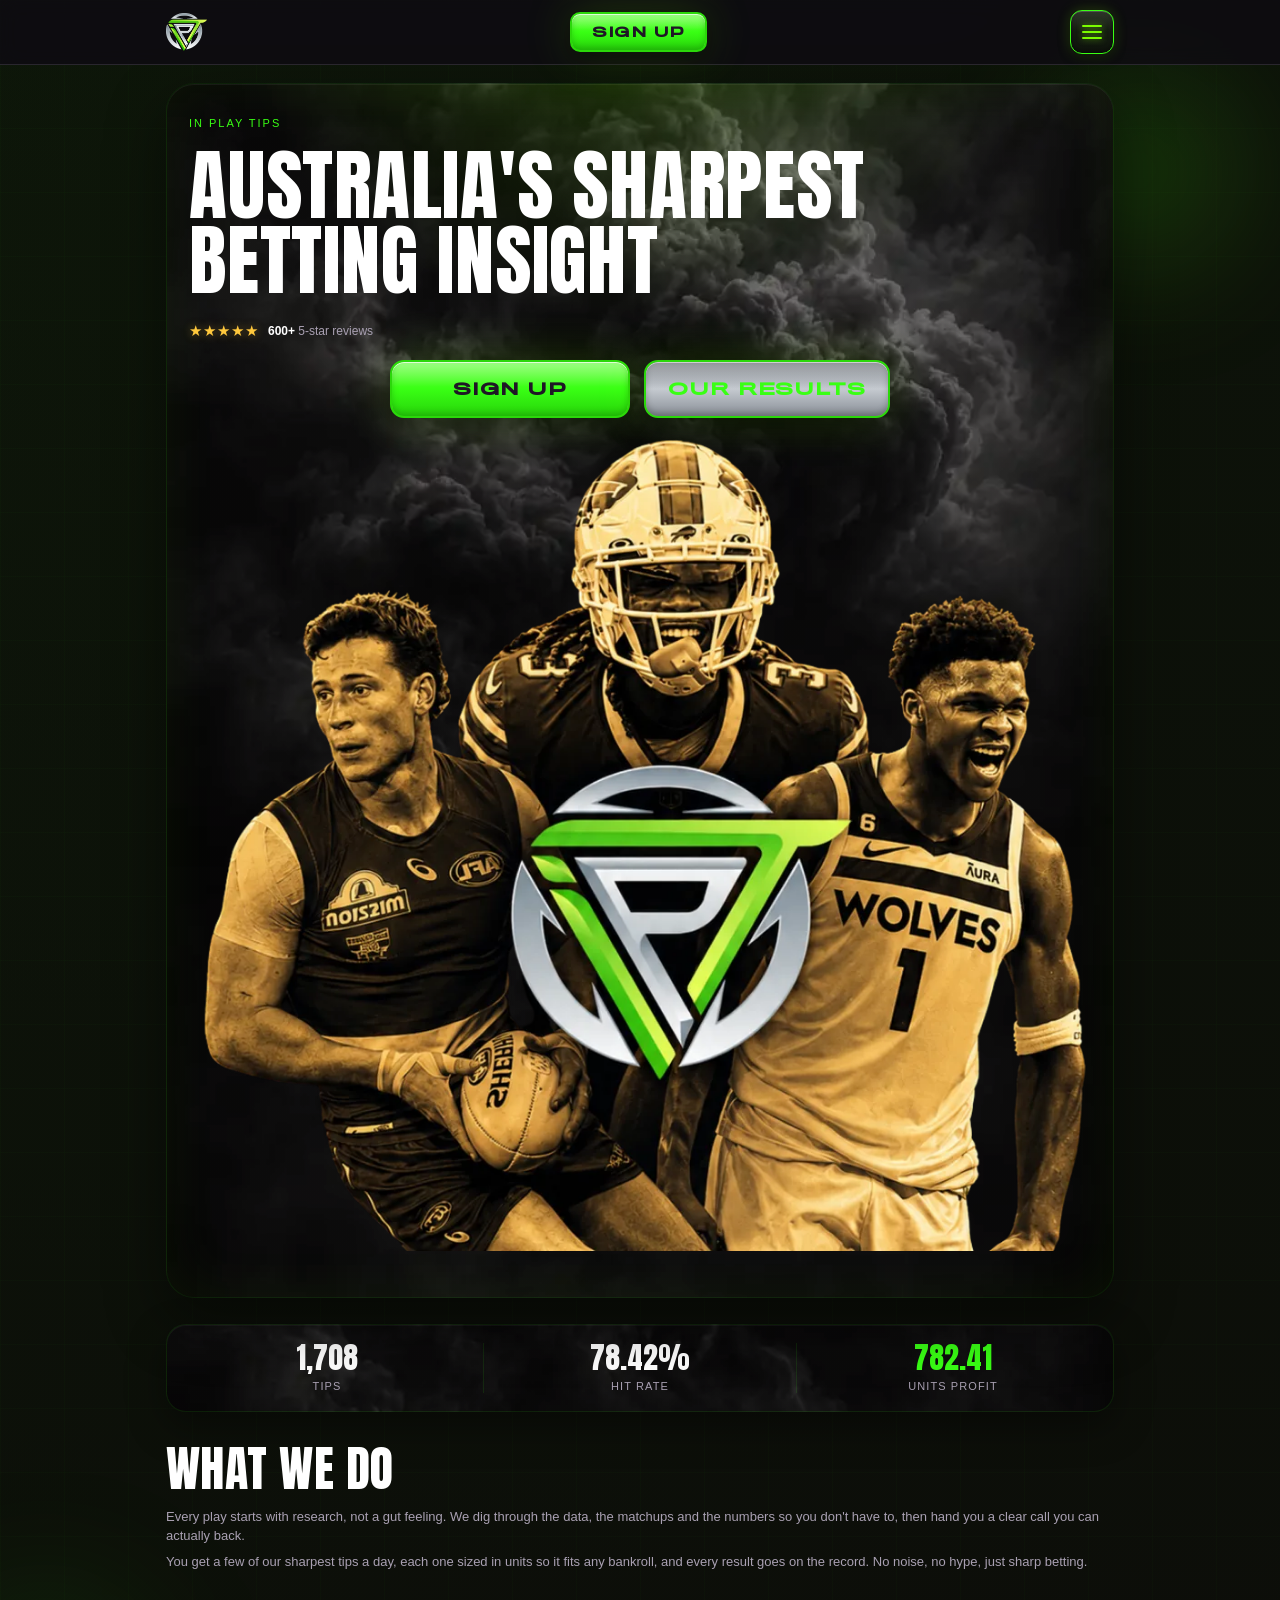
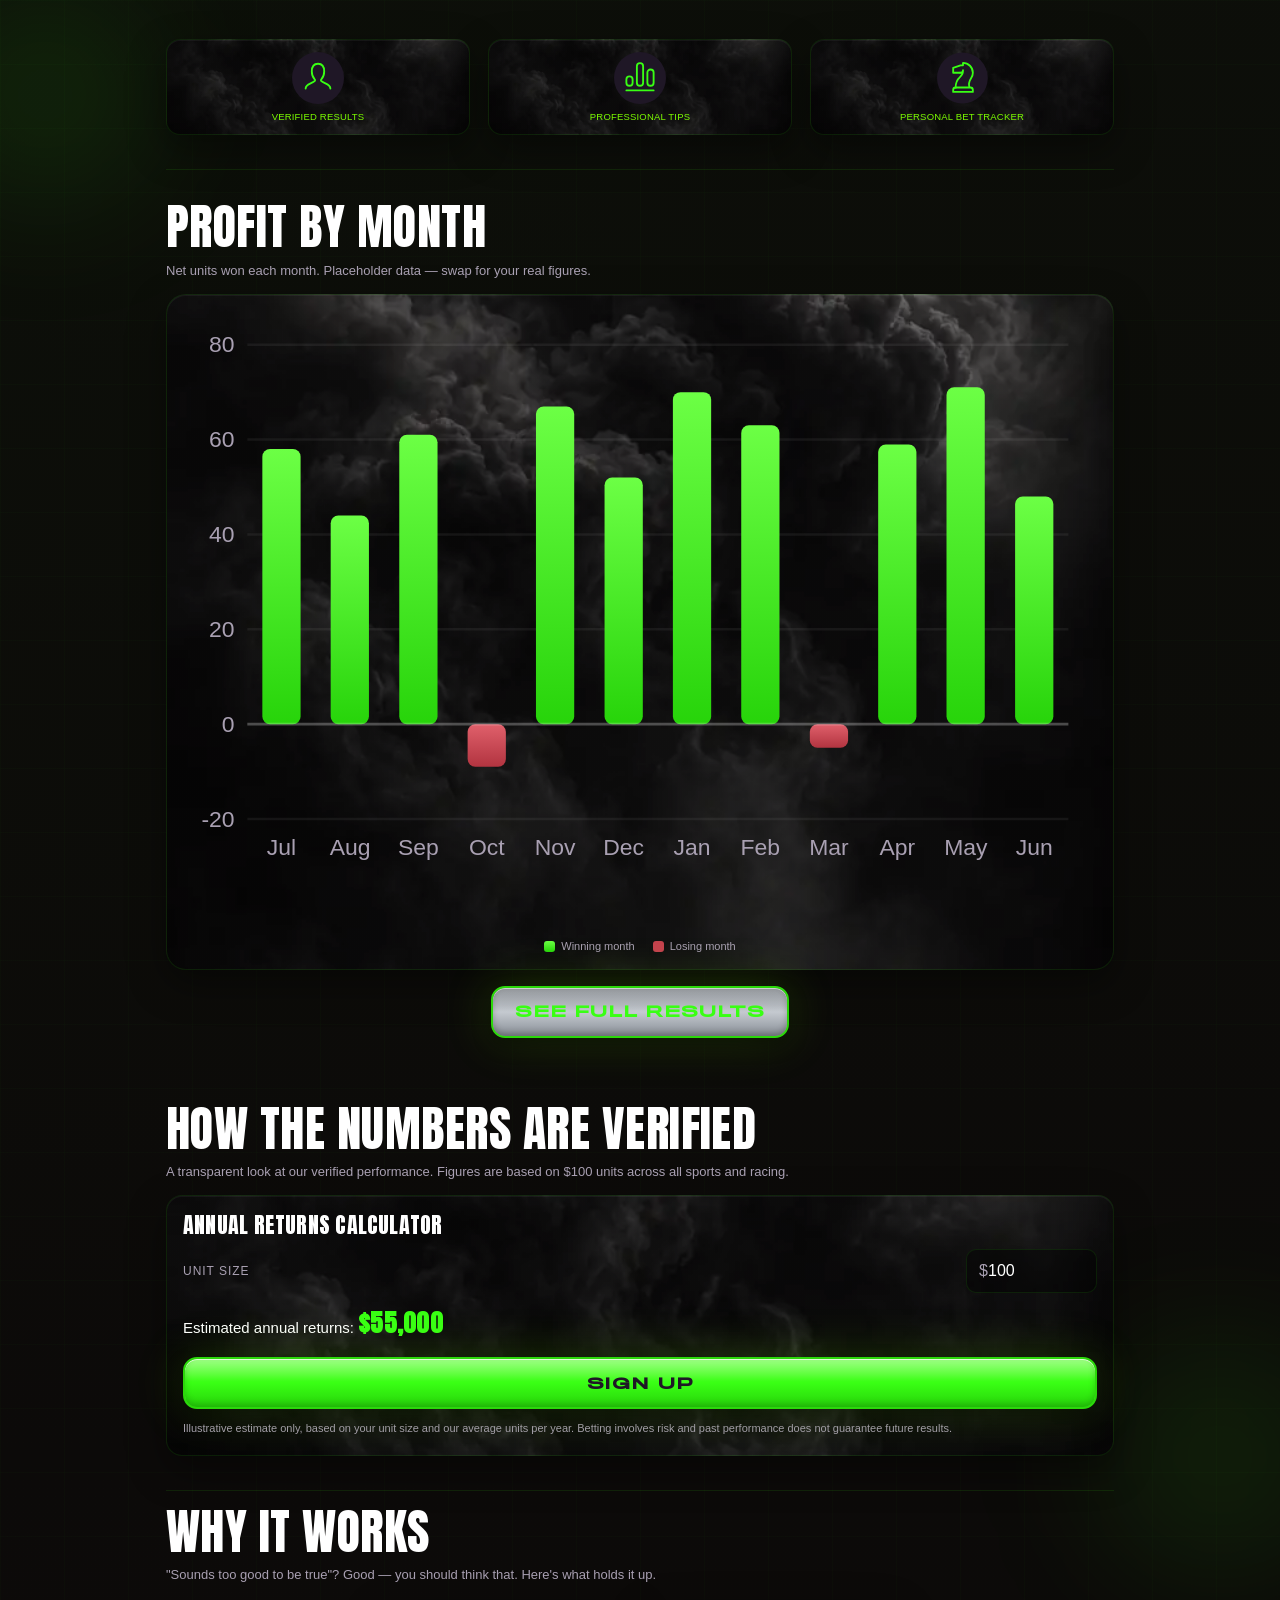
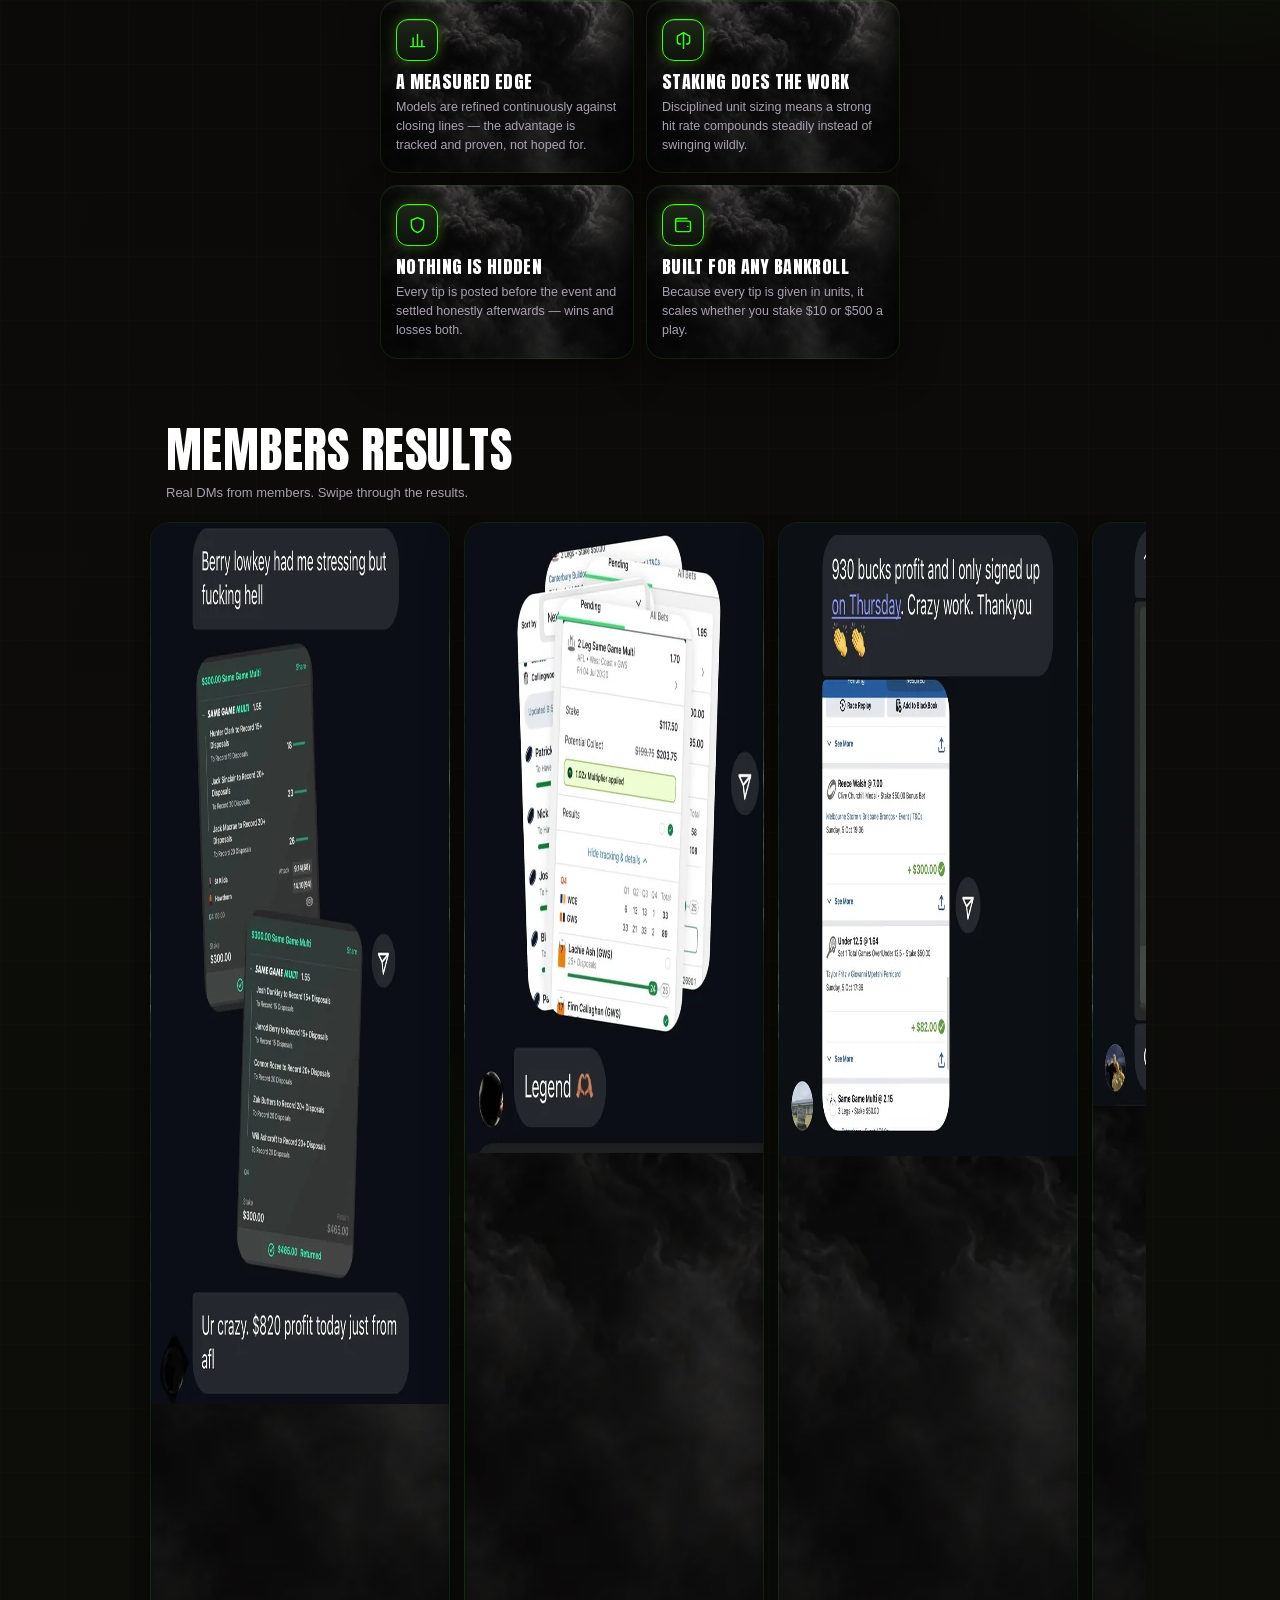
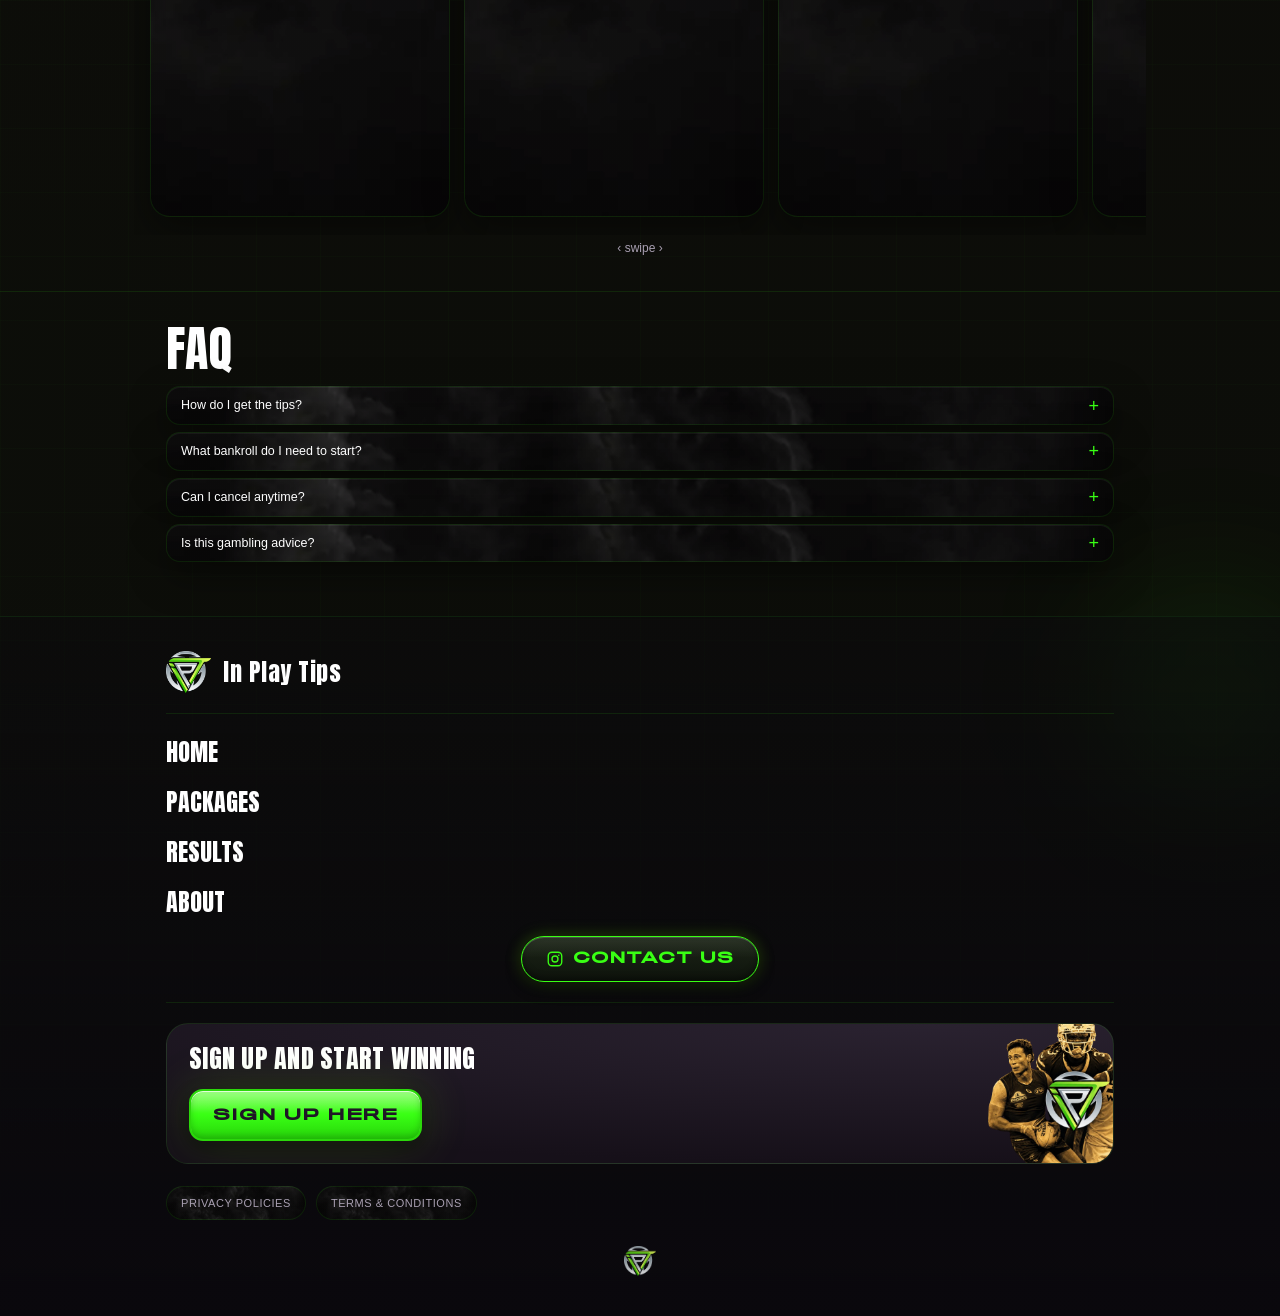
==== index.html @ ec9969e2 "Add 600+ 5-star reviews badge to hero" ====
<!DOCTYPE html>
<html lang="en">
<head>
<meta charset="utf-8">
<meta name="viewport" content="width=device-width, initial-scale=1, viewport-fit=cover">
<meta http-equiv="Cache-Control" content="no-cache, no-store, must-revalidate">
<meta http-equiv="Pragma" content="no-cache">
<meta http-equiv="Expires" content="0">
<title>In Play Tips — Australia's Sharpest Betting Insight</title>
<link rel="stylesheet" href="styles.css?v=106">
<!-- ============================================================
     ANALYTICS  —  REPLACE THE PLACEHOLDER IDS BELOW
     1) Google Analytics 4: swap G-XXXXXXXXXX for your Measurement ID
        (analytics.google.com -> Admin -> Data Streams)
     2) Microsoft Clarity (free heatmaps + recordings):
        swap CLARITY_ID for your project ID (clarity.microsoft.com)
     Until replaced, these do nothing.
============================================================ -->
<!-- Google Analytics 4 -->
<script async src="https://www.googletagmanager.com/gtag/js?id=G-XXXXXXXXXX"></script>
<script>
  window.dataLayer = window.dataLayer || [];
  function gtag(){dataLayer.push(arguments);}
  gtag('js', new Date());
  gtag('config', 'G-XXXXXXXXXX');
</script>
<!-- Microsoft Clarity -->
<script type="text/javascript">
  (function(c,l,a,r,i,t,y){
    c[a]=c[a]||function(){(c[a].q=c[a].q||[]).push(arguments)};
    t=l.createElement(r);t.async=1;t.src="https://www.clarity.ms/tag/"+i;
    y=l.getElementsByTagName(r)[0];y.parentNode.insertBefore(t,y);
  })(window, document, "clarity", "script", "CLARITY_ID");
</script>
</head>
<body>

<!-- Layered site background -->
<div class="site-bg" aria-hidden="true">
  <div class="l1"></div>
  <div class="l2"></div>
  <div class="glow"></div>
  <div class="gblob g2"></div>
  <div class="gblob g3"></div>
  <div class="gblob g4"></div>
  <div class="gblob g5"></div>
  <div class="grid"></div>
</div>

<!-- 1. HEADER -->
<header class="header">
  <div class="header-inner">
    <a class="header-logo" href="index.html" aria-label="In Play Tips home"><img src="logo.webp" alt="logo" width="41" height="38" decoding="async"></a>
    <button class="btn btn-primary" type="button">Sign up</button>
    <button class="hamburger" aria-label="Menu"><span></span><span></span><span></span></button>
  </div>
</header>

<main>
<div class="wrap">

  <!-- 2. HERO -->
  <section class="hero">
    <div class="hero-card">
      <div class="hero-inner">
        <span class="eyebrow">In&nbsp;Play&nbsp;Tips</span>
        <h1>Australia's Sharpest Betting Insight</h1>
        <div class="rating">
          <span class="stars">&#9733;&#9733;&#9733;&#9733;&#9733;</span>
          <span class="rtxt"><b>600+</b> 5-star reviews</span>
        </div>
        <div class="hero-btns">
          <button class="btn btn-primary" type="button">Sign up</button>
          <a class="btn btn-ghost" href="results.html">Our results</a>
        </div>
      </div>
      <div class="hero-players">
        <img class="hero-comp" src="hero-image.webp" alt="In Play Tips sports" decoding="async" fetchpriority="high" width="1040" height="1300">
      </div>
    </div>
  </section>

  <!-- Hero stat strip -->
  <div class="statstrip">
    <div class="ss-item"><span class="ss-val">1,708</span><span class="ss-label">Tips</span></div>
    <div class="ss-item"><span class="ss-val">78.42%</span><span class="ss-label">Hit Rate</span></div>
    <div class="ss-item"><span class="ss-val pos">782.41</span><span class="ss-label">Units Profit</span></div>
  </div>

  <!-- 3. WHAT WE DO -->
  <section class="about">
    <div class="section-head"><h2>What we do</h2></div>
    <p>Every play starts with research, not a gut feeling. We dig through the data, the matchups and the
       numbers so you don't have to, then hand you a clear call you can actually back.</p>
    <p>You get a few of our sharpest tips a day, each one sized in units so it fits any bankroll, and every
       result goes on the record. No noise, no hype, just sharp betting.</p>
  </section>

  <!-- 4. FEATURE ROW -->
  <section>
    <div class="features">
      <div class="feature"><img src="[data-uri]" alt=""><span>Verified results</span></div>
      <div class="feature"><img src="[data-uri]" alt=""><span>Professional tips</span></div>
      <div class="feature"><img src="[data-uri]" alt=""><span>Personal bet tracker</span></div>
    </div>
  </section>


  <!-- PERFORMANCE (monthly bar chart) -->
  <section id="performance">
    <div class="section-head"><h2>Profit by month</h2>
      <p class="lead">Net units won each month. Placeholder data &mdash; swap for your real figures.</p>
    </div>
    <div class="graph-card">
      <svg class="barchart" viewBox="0 0 360 240" role="img" aria-label="Net units by month">
        <defs>
          <linearGradient id="barPos" x1="0" y1="0" x2="0" y2="1">
            <stop offset="0%" stop-color="#6CFF45"/><stop offset="100%" stop-color="#27D40A"/>
          </linearGradient>
          <linearGradient id="barNeg" x1="0" y1="0" x2="0" y2="1">
            <stop offset="0%" stop-color="#e0606b"/><stop offset="100%" stop-color="#b23440"/>
          </linearGradient>
        </defs>
        <g class="gls"></g>
        <g class="yls"></g>
        <g class="bars"></g>
        <line class="zero" x1="0" y1="0" x2="0" y2="0"></line>
        <g class="xls"></g>
      </svg>
      <div class="bar-legend"><span><i class="up"></i>Winning month</span><span><i class="down"></i>Losing month</span></div>
    </div>
    <div style="text-align:center;margin-top:16px"><a class="btn btn-ghost" href="results.html" style="width:auto;min-width:220px;display:inline-flex">See full results</a></div>
  </section>

  <!-- RESULTS BREAKDOWN (transparency) -->
  <section>
    <div class="section-head"><h2>How the numbers are verified</h2>
      <p class="lead">A transparent look at our verified performance. Figures are based on
        $100 units across all sports and racing.</p>
    </div>
    <div class="calc-box">
      <h3 class="calc-h">Annual returns calculator</h3>
      <div class="calc-row">
        <label for="unit">Unit size</label>
        <div class="calc-input"><span>$</span><input id="unit" type="number" inputmode="numeric" min="0" value="100"></div>
      </div>
      <div class="calc-returns">Estimated annual returns: <strong id="calc-out">$0</strong></div>
      <button class="btn btn-primary" type="button">Sign up</button>
      <p class="calc-note">Illustrative estimate only, based on your unit size and our average units per year. Betting involves risk and past performance does not guarantee future results.</p>
    </div>
    <script>
    (function(){
      var UNITS_PER_YEAR = 550; /* PLACEHOLDER: set to In Play Tips' real average annual units */
      var u=document.getElementById('unit'), out=document.getElementById('calc-out');
      function calc(){var v=parseFloat(u.value)||0; out.textContent='$'+Math.round(v*UNITS_PER_YEAR).toLocaleString('en-US');}
      if(u){u.addEventListener('input',calc); calc();}
    })();
    </script>
  </section>

  <!-- 9. WHY IT WORKS (value cards) -->
  <section class="values-sec">
    <div class="section-head"><h2>Why it works</h2>
      <p class="lead">"Sounds too good to be true"? Good &mdash; you should think that. Here's what holds it up.</p>
    </div>
    <div class="value-grid">
      <div class="value-card">
        <span class="vc-ico"><svg viewBox="0 0 24 24"><path d="M4 19h16M7 19V9m5 10V5m5 14v-7"/></svg></span>
        <h3>A measured edge</h3>
        <p>Models are refined continuously against closing lines &mdash; the advantage is tracked and proven, not hoped for.</p>
      </div>
      <div class="value-card">
        <span class="vc-ico"><svg viewBox="0 0 24 24"><path d="M12 3v18M5 7l7-4 7 4M5 7v6c0 2 1.5 3 3.5 3M19 7v6c0 2-1.5 3-3.5 3"/></svg></span>
        <h3>Staking does the work</h3>
        <p>Disciplined unit sizing means a strong hit rate compounds steadily instead of swinging wildly.</p>
      </div>
      <div class="value-card">
        <span class="vc-ico"><svg viewBox="0 0 24 24"><path d="M12 3l7 3v5c0 4.5-3 7.5-7 9-4-1.5-7-4.5-7-9V6l7-3z"/></svg></span>
        <h3>Nothing is hidden</h3>
        <p>Every tip is posted before the event and settled honestly afterwards &mdash; wins and losses both.</p>
      </div>
      <div class="value-card">
        <span class="vc-ico"><svg viewBox="0 0 24 24"><path d="M3 7h15a2 2 0 012 2v8a2 2 0 01-2 2H5a2 2 0 01-2-2V6a2 2 0 012-2h11M17 13h.01"/></svg></span>
        <h3>Built for any bankroll</h3>
        <p>Because every tip is given in units, it scales whether you stake $10 or $500 a play.</p>
      </div>
    </div>
  </section>

</div><!-- /wrap -->

  <!-- 10. MEMBERS RESULTS (full-bleed swipe) -->
  <section>
    <div class="wrap"><div class="section-head"><h2>Members results</h2>
      <p class="lead">Real DMs from members. Swipe through the results.</p></div></div>
    <div class="wrap" style="padding:0">
      <div class="dm-scroller">
      <figure class="dm-card"><img src="dm-1.webp" loading="lazy" decoding="async" width="680" height="881" alt="Premium Member testimonial" loading="lazy"></figure>
      <figure class="dm-card"><img src="dm-2.webp" loading="lazy" decoding="async" width="680" height="630" alt="Premium Member testimonial" loading="lazy"></figure>
      <figure class="dm-card"><img src="dm-3.webp" loading="lazy" decoding="async" width="680" height="633" alt="Premium Member testimonial" loading="lazy"></figure>
      <figure class="dm-card"><img src="dm-4.webp" loading="lazy" decoding="async" width="680" height="583" alt="Premium Member testimonial" loading="lazy"></figure>
      <figure class="dm-card"><img src="dm-5.webp" loading="lazy" decoding="async" width="680" height="1031" alt="Premium Member testimonial" loading="lazy"></figure>
      <figure class="dm-card"><img src="dm-6.webp" loading="lazy" decoding="async" width="680" height="930" alt="Premium Member testimonial" loading="lazy"></figure>
      <figure class="dm-card"><img src="dm-7.webp" loading="lazy" decoding="async" width="680" height="1293" alt="Premium Member testimonial" loading="lazy"></figure>
      <figure class="dm-card"><img src="dm-8.webp" loading="lazy" decoding="async" width="680" height="771" alt="Premium Member testimonial" loading="lazy"></figure>
      <figure class="dm-card"><img src="dm-9.webp" loading="lazy" decoding="async" width="680" height="1245" alt="Premium Member testimonial" loading="lazy"></figure>
      <figure class="dm-card"><img src="dm-10.webp" loading="lazy" decoding="async" width="680" height="1125" alt="Premium Member testimonial" loading="lazy"></figure>
      </div>
      <p class="swipe-hint">‹ swipe ›</p>
    </div>
  </section>


  <!-- FAQ -->
  <section class="faq-section">
   <div class="wrap">
    <div class="section-head"><h2>FAQ</h2></div>
    <div class="faq">
      <details><summary>How do I get the tips?</summary><p>Via the VIP Discord / app once you join. (Placeholder &mdash; confirm your delivery method.)</p></details>
      <details><summary>What bankroll do I need to start?</summary><p>Tips are given in units, so it scales to any bankroll. (Placeholder.)</p></details>
      <details><summary>Can I cancel anytime?</summary><p>Yes &mdash; cancel in under a minute, no lock-in. (Placeholder.)</p></details>
      <details><summary>Is this gambling advice?</summary><p>We share research-based tips for entertainment only. Bet responsibly and only what you can afford to lose. (Placeholder &mdash; add your own wording.)</p></details>
    </div>
   </div>
  </section>

</main>

<!-- 11. FOOTER -->
<footer class="footer">
  <div class="wrap">
    <div class="footer-brand"><img src="logo.webp" alt="logo" loading="lazy" decoding="async"><span class="bn">In Play Tips</span></div>
    <hr>
    <nav class="footer-nav">
      <a href="index.html">Home</a><a href="packages.html">Packages</a><a href="results.html">Results</a><a href="about.html">About</a>
    </nav>
    <div class="footer-contact"><a class="contact-btn" href="https://www.instagram.com/in.play.tips" target="_blank" rel="noopener"><svg viewBox="0 0 24 24" fill="none" stroke="currentColor" stroke-width="1.8"><rect x="3" y="3" width="18" height="18" rx="5"/><circle cx="12" cy="12" r="4"/><circle cx="17" cy="7" r="1.1" fill="currentColor" stroke="none"/></svg>Contact us</a></div>
    <hr>
    <div class="cta">
      <h3>Sign up and start winning</h3>
      <button class="btn btn-primary" type="button">Sign up here</button>
      <img class="cta-graphic" src="hero-image.webp" alt="" loading="lazy" decoding="async">
    </div>
    <div class="legal">
      <a href="#">Privacy Policies</a><a href="#">Terms &amp; Conditions</a>
    </div>
    <div class="footer-bottom"><img src="logo.webp" alt="logo" loading="lazy" decoding="async"></div>
  </div>
</footer>

<script>
/* Scroll reveal for sections below the hero */
(function(){
  var hero=document.querySelector('.hero');
  if('IntersectionObserver' in window){
    var io=new IntersectionObserver(function(es){es.forEach(function(e){if(e.isIntersecting){e.target.classList.add('in');io.unobserve(e.target);}});},{threshold:.12,rootMargin:'0px 0px -8% 0px'});
    Array.prototype.forEach.call(document.querySelectorAll('main section'),function(s){
      if(s===hero) return; s.classList.add('reveal'); io.observe(s);
    });
  }
})();
</script>

<script>
/* Monthly profit bar chart (placeholder data — replace with real figures) */
(function(){
  var MONTHS=["Jul","Aug","Sep","Oct","Nov","Dec","Jan","Feb","Mar","Apr","May","Jun"];
  var V=[58,44,61,-9,67,52,70,63,-5,59,71,48]; /* net units per month — placeholder */
  var svg=document.querySelector('.barchart'); if(!svg) return;
  var W=360,H=240,PADL=26,PADR=12,PADT=14,PADB=40;
  var pL=PADL,pR=W-PADR,pT=PADT,pB=H-PADB;
  var minV=Math.min.apply(null,V.concat([0])), maxV=Math.max.apply(null,V.concat([0]));
  var top=Math.ceil(maxV/20)*20, bot=Math.floor(minV/20)*20; if(top===bot) top+=20;
  var Y=function(v){ return pT+(pB-pT)*(1-(v-bot)/(top-bot)); };
  var zeroY=Y(0), n=V.length, slot=(pR-pL)/n, bw=slot*0.56;
  var bars=svg.querySelector('.bars'), gls=svg.querySelector('.gls'), yls=svg.querySelector('.yls'),
      xls=svg.querySelector('.xls'), zero=svg.querySelector('.zero');
  var g='', yy='';
  for(var v=bot; v<=top+0.1; v+=20){ var gy=Y(v);
    g+='<line class="gl" x1="'+pL+'" y1="'+gy.toFixed(1)+'" x2="'+pR+'" y2="'+gy.toFixed(1)+'"></line>';
    yy+='<text class="ylabel" x="'+(pL-5)+'" y="'+(gy+3).toFixed(1)+'" text-anchor="end">'+v+'</text>';
  }
  gls.innerHTML=g; yls.innerHTML=yy;
  zero.setAttribute('x1',pL); zero.setAttribute('x2',pR); zero.setAttribute('y1',zeroY.toFixed(1)); zero.setAttribute('y2',zeroY.toFixed(1));
  var rr='', xx='';
  for(var i=0;i<n;i++){
    var cx=pL+slot*i+slot/2, val=V[i], pos=val>=0;
    var y=Math.min(Y(val),zeroY), h=Math.max(Math.abs(Y(val)-zeroY),1.5);
    rr+='<rect x="'+(cx-bw/2).toFixed(1)+'" y="'+y.toFixed(1)+'" width="'+bw.toFixed(1)+'" height="'+h.toFixed(1)+'" rx="3" fill="url(#'+(pos?'barPos':'barNeg')+')"></rect>';
    xx+='<text class="xlabel" x="'+cx.toFixed(1)+'" y="'+(pB+14)+'" text-anchor="middle">'+MONTHS[i]+'</text>';
  }
  bars.innerHTML=rr; xls.innerHTML=xx;
})();
</script>

<!-- Sign-up plan modal -->
<div class="modal" id="signupModal" aria-hidden="true">
  <div class="modal__backdrop" data-close></div>
  <div class="modal__panel" role="dialog" aria-modal="true" aria-label="Choose your plan">
    <button class="modal__x" type="button" data-close aria-label="Close">&times;</button>
    <div class="modal__eyebrow">In Play Tips</div>
    <h3 class="modal__title">Choose your plan</h3>
    <p class="modal__sub">Instant access. Cancel anytime, no lock-in.</p>
    <!-- PLACEHOLDER prices &mdash; set your real pricing -->
    <div class="plans">
      <button class="plan" type="button" data-plan="weekly">
        <span class="plan__l"><span class="plan__name">Weekly</span><span class="plan__feat">All daily tips + bet tracker</span></span>
        <span class="plan__r"><span class="plan__price">$39</span><span class="plan__per">/week</span></span>
      </button>
      <button class="plan featured" type="button" data-plan="monthly">
        <span class="plan__badge">Most popular</span>
        <span class="plan__l"><span class="plan__name">Monthly</span><span class="plan__feat">Save vs weekly + priority support</span></span>
        <span class="plan__r"><span class="plan__price">$119</span><span class="plan__per">/month</span></span>
      </button>
      <button class="plan" type="button" data-plan="quarterly">
        <span class="plan__l"><span class="plan__name">Quarterly</span><span class="plan__feat">Best value &middot; locked-in rate</span></span>
        <span class="plan__r"><span class="plan__price">$299</span><span class="plan__per">/quarter</span></span>
      </button>
    </div>
    <div class="modal__reassure"><span>Cancel anytime</span><span>Instant access</span><span>18+ &middot; bet responsibly</span></div>
  </div>
</div>
<script>
/* Sign-up plan modal: opens from any primary "Sign up" button */
(function(){
  var modal=document.getElementById('signupModal'); if(!modal) return;
  function open(e){ if(e) e.preventDefault(); modal.classList.add('open'); modal.setAttribute('aria-hidden','false'); document.body.style.overflow='hidden'; }
  function close(){ modal.classList.remove('open'); modal.setAttribute('aria-hidden','true'); document.body.style.overflow=''; }
  Array.prototype.forEach.call(document.querySelectorAll('.btn-primary'),function(b){ b.addEventListener('click',open); });
  modal.addEventListener('click',function(e){ if(e.target.hasAttribute('data-close')) close(); });
  document.addEventListener('keydown',function(e){ if(e.key==='Escape' && modal.classList.contains('open')) close(); });
  /* plan buttons — wire each to your real sign-up/checkout link when ready */
  Array.prototype.forEach.call(modal.querySelectorAll('.plan'),function(pl){ pl.addEventListener('click',function(){ /* TODO: checkout for pl.dataset.plan */ }); });
})();
</script>

<!-- Full-screen nav menu -->
<div class="navmenu" id="navMenu" aria-hidden="true">
  <div class="navmenu__head">
    <a class="navmenu__brand" href="index.html"><img src="logo.webp" alt="" loading="lazy" decoding="async">In Play Tips</a>
    <button class="navmenu__x" type="button" data-navclose aria-label="Close menu">&times;</button>
  </div>
  <nav class="navmenu__links">
    <a href="index.html">Home</a>
    <a href="results.html">Results</a>
    <a href="packages.html">Packages</a>
    <a href="about.html">About</a>
  </nav>
  <div class="navmenu__foot">
    <button class="btn btn-primary navmenu__cta" type="button">Sign up</button>
    <a class="contact-btn" href="https://www.instagram.com/in.play.tips" target="_blank" rel="noopener"><svg viewBox="0 0 24 24" fill="none" stroke="currentColor" stroke-width="1.8"><rect x="3" y="3" width="18" height="18" rx="5"/><circle cx="12" cy="12" r="4"/><circle cx="17" cy="7" r="1.1" fill="currentColor" stroke="none"/></svg>Contact us</a>
    <img class="navmenu__logo" src="logo.webp" alt="In Play Tips" loading="lazy" decoding="async">
  </div>
</div>
<script>
/* Full-screen nav menu */
(function(){
  var menu=document.getElementById('navMenu'); if(!menu) return;
  function open(){ menu.classList.add('open'); menu.setAttribute('aria-hidden','false'); document.body.style.overflow='hidden'; }
  function close(){ menu.classList.remove('open'); menu.setAttribute('aria-hidden','true'); document.body.style.overflow=''; }
  Array.prototype.forEach.call(document.querySelectorAll('.hamburger'),function(h){ h.addEventListener('click',function(e){ e.preventDefault(); open(); }); });
  menu.addEventListener('click',function(e){
    if(e.target.closest('[data-navclose]') || e.target.closest('.navmenu__links a') || e.target.closest('.navmenu__cta')){ close(); }
  });
  document.addEventListener('keydown',function(e){ if(e.key==='Escape' && menu.classList.contains('open')) close(); });
})();
</script>

</body>
</html>
---- styles.css ----
@font-face{font-family:"Anton";font-style:normal;font-weight:400;font-display:swap;src:url([data-uri]) format("woff2")}
@font-face{font-family:"Roboto";font-style:italic;font-weight:100 900;font-display:swap;src:url([data-uri]) format("woff2")}
@font-face{font-family:"Roboto";font-style:normal;font-weight:100 900;font-display:swap;src:url([data-uri]) format("woff2")}
@font-face{font-family:"Titling Gothic FB Extended";font-style:normal;font-weight:500;font-display:swap;src:url([data-uri]) format("woff2")}
@font-face{font-family:"Roboto";font-style:normal;font-weight:400;font-display:swap;src:url([data-uri]) format("woff2")}
@font-face{font-family:"Roboto";font-style:normal;font-weight:500;font-display:swap;src:url([data-uri]) format("woff2")}
:root{
  --base:#0c0a09; --deep:#0a080d; --panel:linear-gradient(rgba(8,7,5,.45),rgba(8,7,5,.45)), url("smoke-bg.webp") center center/cover no-repeat; --panel2:#2e2410;
  --border:rgba(57,255,20,.10); --gold:#39FF14; --gold2:#7CFC00; --muted:#a9a0b2; --gold-rgb:124,252,0; --btn-text:#1f1726;
  --soft-gold:#7CFC00; --soft-gold2:#aaff66; --white:#fff;
  --win:#198754; --loss:#dc3545;
  --head:"Anton",sans-serif;
  --body:Arial,Helvetica,sans-serif;
  --btn-font:"Titling Gothic FB Extended","Roboto",Helvetica,Arial,sans-serif;
}
*{box-sizing:border-box;margin:0;padding:0}
html{-webkit-text-size-adjust:100%}
body{
  font-family:var(--body); color:var(--white); background-color:var(--base);
  position:relative;
  line-height:1.5; -webkit-font-smoothing:antialiased; overflow-x:hidden;
}
/* ---------- SITE BACKGROUND (layered) ---------- */
.site-bg{position:absolute;inset:0;z-index:-1;overflow:hidden;pointer-events:none}
.site-bg .l1{position:absolute;inset:0;background:linear-gradient(to bottom right, rgba(16,54,10,.10), #0c0a09 50%, #0c0a09)}
.site-bg .l2{position:absolute;inset:0;background:linear-gradient(to bottom, rgba(16,54,10,.20), #0c0a09 50%, rgba(16,54,10,.10))}
.site-bg .glow{position:absolute;top:80px;right:40px;width:192px;height:192px;border-radius:9999px;filter:blur(64px);background:linear-gradient(to bottom right, rgba(57,255,20,.20), rgba(124,252,0,.10))}
.site-bg .gblob{position:absolute;border-radius:9999px;filter:blur(70px);pointer-events:none}
.site-bg .g2{top:26%;left:-60px;width:210px;height:210px;background:rgba(57,255,20,.10)}
.site-bg .g3{top:48%;right:-60px;width:240px;height:240px;background:rgba(57,255,20,.09)}
.site-bg .g4{top:70%;left:20%;width:200px;height:200px;background:rgba(57,255,20,.08)}
.site-bg .g5{top:88%;right:-40px;width:220px;height:220px;background:rgba(57,255,20,.08)}
.site-bg .grid{position:absolute;inset:0;background-image:linear-gradient(to right,rgba(57,255,20,.014) 1px,transparent 1px),linear-gradient(to bottom,rgba(57,255,20,.014) 1px,transparent 1px);background-size:64px 64px}
img{max-width:100%;display:block}
a{color:inherit;text-decoration:none}
.wrap{width:100%;max-width:520px;margin:0 auto;padding:0 16px}
.eyebrow{font-family:var(--body);font-weight:500;letter-spacing:.18em;text-transform:uppercase;
  font-size:11px;color:var(--gold)}
h1,h2,h3,.head{font-family:var(--head);font-weight:400;text-transform:uppercase;line-height:.96;letter-spacing:.01em}

/* ---------- Buttons ---------- */
.btn{display:inline-flex;align-items:center;justify-content:center;gap:8px;
  font-family:var(--btn-font);font-weight:600;text-transform:uppercase;letter-spacing:.06em;
  font-size:14px;border-radius:14px;padding:0 22px;height:52px;width:100%;cursor:pointer;
  position:relative;overflow:hidden;border:2px solid transparent;
  transition:transform .15s ease,filter .15s ease,box-shadow .2s ease}
.btn:active{transform:translateY(1px)}
.btn-primary{color:var(--btn-text);border-color:#2BD80A;
  background:linear-gradient(180deg,rgba(255,255,255,.34),rgba(255,255,255,0) 46%),linear-gradient(180deg,#6CFF45 0%,#39FF14 50%,#27D40A 100%);
  box-shadow:inset 0 1px 0 rgba(255,255,255,.7),inset 0 -3px 6px rgba(0,52,0,.22),0 7px 18px rgba(0,0,0,.4),0 0 50px 0 rgba(var(--gold-rgb),.2)}
.btn-primary:hover{filter:brightness(1.04);transform:translateY(-1px);
  box-shadow:inset 0 1px 0 rgba(255,255,255,.7),inset 0 -3px 6px rgba(0,52,0,.22),0 11px 26px rgba(0,0,0,.45),0 0 28px 2px rgba(var(--gold-rgb),.6),0 0 60px 0 rgba(var(--gold-rgb),.3)}
.btn-ghost{color:var(--gold);border-color:#2BD80A;background-color:#9aa0a7;
  background:linear-gradient(180deg,rgba(0,0,0,.20),rgba(0,0,0,0) 50%),linear-gradient(180deg,rgba(255,255,255,.22),rgba(255,255,255,0) 38%),linear-gradient(180deg,#A7ADB4 0%,#C5CAD0 50%,#878D95 100%);
  box-shadow:inset 0 1px 0 rgba(255,255,255,.55),inset 0 -3px 6px rgba(0,0,0,.24),0 7px 18px rgba(0,0,0,.4),0 0 50px 0 rgba(var(--gold-rgb),.2)}
.btn-ghost:hover{filter:brightness(1.04);transform:translateY(-1px);
  box-shadow:inset 0 1px 0 rgba(255,255,255,.85),inset 0 -3px 6px rgba(0,0,0,.24),0 11px 26px rgba(0,0,0,.45),0 0 28px 2px rgba(var(--gold-rgb),.55),0 0 60px 0 rgba(var(--gold-rgb),.3)}

/* ---------- Header ---------- */
.header{position:sticky;top:0;z-index:50;background:rgba(15,11,18,.78);
  backdrop-filter:blur(10px);border-bottom:1px solid rgba(71,65,77,.5)}
.header-inner{display:flex;align-items:center;justify-content:space-between;gap:12px;
  height:64px;max-width:520px;margin:0 auto;padding:0 16px}
.header-logo img{height:38px;width:auto;object-fit:contain}
.header .btn{width:auto;height:40px;font-size:12px;padding:0 20px;border-radius:10px}
.hamburger{width:44px;height:44px;border:1.5px solid var(--gold);border-radius:12px;
  background:linear-gradient(180deg,rgba(255,255,255,.08),rgba(255,255,255,0) 48%),linear-gradient(180deg,#1d2618 0%,#0e130c 100%);
  display:flex;flex-direction:column;justify-content:center;align-items:center;gap:4px;cursor:pointer;
  box-shadow:inset 0 1px 0 rgba(255,255,255,.18),inset 0 -2px 5px rgba(0,0,0,.42),0 4px 12px rgba(0,0,0,.4),0 0 14px rgba(var(--gold-rgb),.22);
  transition:transform .15s ease,box-shadow .2s ease,filter .15s ease}
.hamburger:hover{transform:translateY(-1px);filter:brightness(1.08);
  box-shadow:inset 0 1px 0 rgba(255,255,255,.18),inset 0 -2px 5px rgba(0,0,0,.42),0 8px 18px rgba(0,0,0,.45),0 0 22px 1px rgba(var(--gold-rgb),.5)}
.hamburger:active{transform:translateY(1px)}
.hamburger span{width:20px;height:2px;background:var(--soft-gold);border-radius:2px;box-shadow:0 0 6px rgba(var(--gold-rgb),.6)}

/* ---------- Section rhythm ---------- */
section{padding:34px 0}
.section-head{margin-bottom:14px}
.section-head h2{font-size:34px}
.lead{color:var(--muted);font-size:13px;margin-top:10px}

/* ---------- HERO CARD ---------- */
.hero{padding:18px 0 8px}
.hero-card{position:relative;border-radius:28px;overflow:hidden;
  background:#0c0a09; background:var(--panel);
  border:1px solid var(--border);
  box-shadow:inset 0 1px 0 rgba(255,255,255,.06),inset 0 0 60px rgba(var(--gold-rgb),.06),
             0 24px 60px rgba(0,0,0,.45);
  padding:26px 22px 0;}
.hero-card::before{content:"";position:absolute;top:-40%;left:50%;transform:translateX(-50%);
  width:120%;height:70%;background:radial-gradient(closest-side,rgba(var(--gold-rgb),.16),transparent 70%);
  pointer-events:none}
.hero-inner{position:relative;z-index:2}
.hero h1{font-size:50px;margin:14px 0 22px}
.hero-btns{display:flex;flex-direction:column;gap:14px;margin-bottom:8px}
.hero-btns .btn{border-radius:14px;height:58px;font-size:15px}
.hero-players{position:relative;z-index:2;display:flex;align-items:flex-end;justify-content:center;
  gap:0;margin-top:10px;margin-left:-22px;margin-right:-22px;padding-bottom:46px}
.hero-players img{height:200px;width:auto;object-fit:contain;
  filter:drop-shadow(0 18px 24px rgba(0,0,0,.5))}
.hero-players img.mid{height:240px;margin:0 -22px;z-index:3}
.hero-players img.side{z-index:2;opacity:.96}
/* live results marquee */
.live-strip{position:absolute;left:0;right:0;bottom:0;z-index:4;
  background:linear-gradient(180deg,rgba(10,8,13,.2),rgba(10,8,13,.92));
  border-top:1px solid rgba(71,65,77,.7);
  display:flex;align-items:center;gap:10px;padding:10px 0;overflow:hidden}
.live-label{flex:0 0 auto;display:flex;align-items:center;gap:7px;padding-left:16px;
  font-family:var(--body);font-weight:500;text-transform:uppercase;letter-spacing:.1em;
  font-size:10px;color:var(--gold)}
.live-dot{width:7px;height:7px;border-radius:50%;background:var(--win);
  box-shadow:0 0 0 0 rgba(25,135,84,.6);animation:pulse 1.6s infinite}
@keyframes pulse{0%{box-shadow:0 0 0 0 rgba(25,135,84,.55)}70%{box-shadow:0 0 0 8px rgba(25,135,84,0)}100%{box-shadow:0 0 0 0 rgba(25,135,84,0)}}
.lr-track{display:flex;gap:10px;white-space:nowrap;will-change:transform;
  animation:marquee 26s linear infinite}
@keyframes marquee{from{transform:translateX(0)}to{transform:translateX(-50%)}}
.lr-chip{display:inline-flex;align-items:center;gap:8px;flex:0 0 auto;
  background:var(--panel);border:1px solid var(--border);border-radius:999px;
  padding:6px 12px;font-size:11px}
.lr-sport{color:var(--gold);font-weight:700;text-transform:uppercase;letter-spacing:.06em;font-size:10px}
.lr-sel{color:var(--white);opacity:.9}
.lr-ret{font-weight:700}
.lr-win{color:#2fc77f} .lr-loss{color:#ff6b78}

/* ---------- WHAT WE DO ---------- */
.about p{color:var(--muted);font-size:13px;margin-top:6px}

/* ---------- Feature row ---------- */
.features{display:grid;grid-template-columns:repeat(3,1fr);gap:8px}
.feature{background:var(--panel);border:1px solid var(--border);border-radius:14px;
  padding:12px 6px;text-align:center;display:flex;flex-direction:column;align-items:center;gap:7px}
.feature img{width:34px;height:34px}
.feature span{font-family:var(--body);font-weight:500;text-transform:uppercase;
  letter-spacing:.02em;font-size:9.5px;color:var(--soft-gold);line-height:1.2}

/* ---------- Dual phones ---------- */
.phones{padding-top:8px}
.phones img{width:78%;max-width:340px;margin:0 auto;
  filter:drop-shadow(0 26px 40px rgba(0,0,0,.55))}

/* ---------- Results breakdown ---------- */
.stats{background:var(--panel);border:1px solid var(--border);border-radius:20px;
  padding:6px 18px;margin-top:18px}
.stat-row{display:flex;align-items:center;justify-content:space-between;
  padding:16px 0;border-bottom:1px solid rgba(71,65,77,.55)}
.stat-row:last-child{border-bottom:0}
.stat-label{display:flex;align-items:center;gap:10px;color:var(--muted);
  text-transform:uppercase;letter-spacing:.06em;font-size:12px;font-weight:500}
.stat-ico{width:8px;height:8px;border-radius:50%;background:var(--gold);box-shadow:0 0 10px rgba(var(--gold-rgb),.6)}
.stat-val{font-family:var(--head);font-size:22px;color:var(--white)}
.stat-val.pos{color:var(--gold)}
/* ---------- HERO STAT STRIP ---------- */
.statstrip{display:flex;align-items:stretch;background:var(--panel);border:1px solid var(--border);
  border-radius:20px;padding:18px 4px;margin-top:18px}
.statstrip .ss-item{flex:1;display:flex;flex-direction:column;align-items:center;justify-content:center;
  gap:7px;padding:0 6px;text-align:center}
.statstrip .ss-item + .ss-item{border-left:1px solid var(--border)}
.statstrip .ss-val{font-family:var(--head);font-size:30px;line-height:1;color:var(--white)}
.statstrip .ss-val.pos{color:var(--gold)}
.statstrip .ss-label{font-family:var(--body);font-weight:500;text-transform:uppercase;
  letter-spacing:.1em;font-size:11px;color:var(--muted);line-height:1.2}

/* ---------- LIVE RESULTS MARQUEE ---------- */
.marquee-box{margin-top:14px;background:var(--panel);border:1px solid var(--border);border-radius:16px;overflow:hidden;padding:12px 0}
.marquee-title{font-family:var(--body);font-weight:500;text-transform:uppercase;letter-spacing:.14em;font-size:11px;color:var(--muted);padding:0 16px 9px}
.marquee{position:relative;overflow:hidden;white-space:nowrap;
  -webkit-mask:linear-gradient(90deg,transparent,#000 7%,#000 93%,transparent);
  mask:linear-gradient(90deg,transparent,#000 7%,#000 93%,transparent)}
.marquee__track{display:inline-flex;align-items:center;animation:marquee 38s linear infinite}
.marquee__track span{display:inline-flex;align-items:center;gap:7px;padding:0 18px;font-family:var(--body);font-size:13px;color:var(--white)}
.marquee__track span + span{border-left:1px solid var(--border)}
.marquee__track strong{color:var(--gold);font-weight:700}
@keyframes marquee{from{transform:translateX(0)}to{transform:translateX(-50%)}}

/* ---------- RETURNS CALCULATOR + SIGN UP ---------- */
.calc-box{margin-top:14px;background:var(--panel);border:1px solid var(--border);border-radius:16px;padding:18px 16px}
.calc-h{font-size:22px;margin-bottom:14px}
.calc-row{display:flex;align-items:center;justify-content:space-between;gap:12px;margin-bottom:12px}
.calc-row label{color:var(--muted);font-size:12px;text-transform:uppercase;letter-spacing:.08em}
.calc-input{display:flex;align-items:center;background:rgba(0,0,0,.4);border:1px solid var(--border);border-radius:10px;padding:0 12px;height:44px}
.calc-input span{color:var(--muted)}
.calc-input input{background:none;border:0;color:var(--white);font-size:16px;width:96px;outline:none;font-family:var(--body)}
.calc-returns{font-size:15px;color:var(--white);margin-bottom:16px}
.calc-returns strong{color:var(--gold);font-size:24px;font-family:var(--head);letter-spacing:.01em}
.calc-note{color:var(--muted);font-size:11px;margin-top:12px;line-height:1.4}

/* ---------- Graph + tabs ---------- */
.tabs{display:flex;gap:8px;overflow-x:auto;padding-bottom:4px;margin-bottom:14px;
  scrollbar-width:none}
.tabs::-webkit-scrollbar{display:none}
.tab{flex:0 0 auto;background:var(--panel);border:1px solid var(--border);color:var(--muted);
  border-radius:999px;padding:9px 16px;font-size:12px;font-weight:500;text-transform:uppercase;
  letter-spacing:.05em;cursor:pointer;transition:all .15s}
.tab.active{background:linear-gradient(180deg,var(--soft-gold2),var(--gold));color:#1a1410;border-color:transparent}
.graph-card{background:var(--panel);border:1px solid var(--border);border-radius:20px;
  padding:14px;overflow:hidden}
.graph-card img{width:100%;border-radius:12px}
.equity{width:100%;height:auto;display:block}
.equity .plotbg{fill:rgba(8,7,5,.45)}
.equity .grid line{stroke:var(--border);stroke-width:1;stroke-dasharray:3 4;opacity:.55}
.equity .axis{fill:var(--muted);font-family:var(--body)}
.equity .ylabel{font-size:8px}
.equity .xlabel{font-size:7px}
.equity .area{fill:url(#equityFill)}
.equity .line{fill:none;stroke:var(--gold);stroke-width:2.5;stroke-linejoin:round;stroke-linecap:round}
.equity-head{padding:2px 2px 0}
.eq-row{display:flex;align-items:center;justify-content:space-between;padding:10px 2px;border-bottom:1px solid var(--border)}
.eq-k{color:var(--white);font-family:var(--body);font-size:15px}
.eq-v{font-family:var(--head);font-size:24px;color:var(--white)}
.eq-v.pos{color:var(--gold)}
.equity-label{color:var(--muted);font-size:11px;letter-spacing:.14em;text-transform:uppercase;margin:12px 2px 6px}
.verify-list{list-style:none;margin:14px 0 0;padding:0;display:flex;flex-direction:column;gap:10px}
.verify-list li{position:relative;padding-left:28px;color:var(--white);font-size:14px}
.verify-list li::before{content:"";position:absolute;left:0;top:2px;width:18px;height:18px;border-radius:50%;
  background:var(--gold);box-shadow:0 0 12px rgba(var(--gold-rgb),.5)}
.verify-list li::after{content:"";position:absolute;left:6px;top:7px;width:6px;height:3px;
  border-left:2px solid #1f1726;border-bottom:2px solid #1f1726;transform:rotate(-45deg)}

/* ---------- Be skeptical ---------- */
.pill{display:inline-block;background:var(--panel);border:1px solid var(--border);
  border-radius:999px;padding:8px 16px;font-family:var(--body);font-weight:500;
  text-transform:uppercase;letter-spacing:.12em;font-size:11px;color:var(--soft-gold)}
.skeptical h2{font-size:36px;margin:16px 0 12px}
.skeptical .quote{color:var(--white)}
.reasons{display:flex;flex-direction:column;gap:12px;margin-top:20px}
.reason{background:var(--panel);border:1px solid var(--border);border-radius:18px;padding:18px 18px;
  display:flex;gap:14px;align-items:flex-start}
.reason .rno{font-family:var(--head);font-size:26px;color:var(--gold);line-height:1;flex:0 0 auto;
  width:40px}
.reason h3{font-family:var(--body);font-weight:500;text-transform:uppercase;letter-spacing:.05em;
  font-size:14px;color:var(--soft-gold);margin-bottom:5px}
.reason p{color:var(--muted);font-size:13px}

/* ---------- Members results swipe ---------- */
.dm-scroller{display:flex;gap:14px;overflow-x:auto;scroll-snap-type:x mandatory;
  padding:6px 16px 18px;margin:0 -16px;-webkit-overflow-scrolling:touch;scrollbar-width:none}
.dm-scroller::-webkit-scrollbar{display:none}
.dm-card{flex:0 0 78%;max-width:300px;scroll-snap-align:center;
  background:var(--panel);border:1px solid var(--border);border-radius:20px;overflow:hidden;
  box-shadow:0 18px 40px rgba(0,0,0,.4)}
.dm-card img{width:100%;display:block}
.swipe-hint{color:var(--muted);font-size:12px;text-align:center;margin-top:4px}

/* ---------- Footer ---------- */
.footer{margin-top:20px;border-top:1px solid var(--border);
  background:linear-gradient(180deg,rgba(10,8,13,.4),var(--deep));padding:34px 0 40px}
.footer-brand{display:flex;align-items:center;gap:12px}
.footer-brand img{height:42px;width:auto;object-fit:contain}
.footer-brand .bn{font-family:var(--head);font-size:24px;letter-spacing:.02em}
.footer-handle{display:flex;align-items:center;gap:8px;color:var(--muted);font-size:14px;margin-top:12px}
.footer-handle .ig{width:18px;height:18px;border:1.5px solid var(--muted);border-radius:6px;position:relative;flex:0 0 auto}
.footer-handle .ig::after{content:"";position:absolute;inset:4px;border:1.5px solid var(--muted);border-radius:50%}
.footer hr{border:0;border-top:1px solid var(--border);margin:20px 0}
.footer-nav{display:flex;flex-direction:column;gap:14px}
.footer-nav a{font-family:var(--head);font-size:24px;color:var(--white);text-transform:uppercase}
.footer-nav a:hover{color:var(--soft-gold)}
.cta{position:relative;background:radial-gradient(120% 100% at 80% 0%,#2a2230,#161019);
  border:1px solid var(--border);border-radius:22px;padding:22px;overflow:hidden;margin-top:4px}
.cta h3{font-size:26px;max-width:62%}
.cta .btn{margin-top:18px;width:auto;white-space:nowrap}
.cta-graphic{position:absolute;right:-46px;bottom:0;width:178px;height:auto;filter:none;pointer-events:none}
.legal{display:flex;gap:10px;flex-wrap:wrap;margin-top:22px}
.legal a{background:var(--panel);border:1px solid var(--border);border-radius:999px;
  padding:8px 14px;font-size:11px;color:var(--muted);text-transform:uppercase;letter-spacing:.05em}
.footer-bottom{display:flex;justify-content:center;margin-top:26px}
.footer-bottom img{width:auto;height:30px;object-fit:contain;opacity:.85}

/* ---------- Responsive (tablet/desktop) ---------- */
@media(min-width:760px){
  .wrap,.header-inner{max-width:980px}
  .hero h1{font-size:78px}
  .hero-btns{flex-direction:row;justify-content:center}
  .hero-btns .btn{width:auto;min-width:240px}
  .hero-players img{height:300px} .hero-players img.mid{height:360px}
  .section-head h2{font-size:48px}
  .skeptical h2{font-size:60px}
  .reasons{flex-direction:row} .reason{flex:1}
  .dm-card{flex-basis:340px}
  .features{gap:18px} .feature img{width:52px;height:52px}
  .phones img{max-width:420px}
}
/* ---------- Trust strip ---------- */
.trust{margin-top:14px;border-top:1px solid var(--border);border-bottom:1px solid var(--border);background:var(--deep);padding:12px 0}
.trust-inner{display:flex;flex-wrap:wrap;align-items:center;justify-content:center;gap:8px 14px}
.trust-item{display:inline-flex;align-items:center;gap:7px;color:var(--muted);font-size:11px;text-transform:uppercase;letter-spacing:.06em}
.trust-item::before{content:"";width:6px;height:6px;border-radius:50%;background:var(--gold);box-shadow:0 0 8px rgba(var(--gold-rgb),.6)}
/* ---------- Packages ---------- */
.pkg-grid{display:flex;flex-direction:column;gap:16px;margin-top:6px}
.pkg-card{position:relative;background:var(--panel);border:1px solid var(--border);border-radius:18px;padding:20px 18px}
.pkg-card.feat{border-color:var(--gold);box-shadow:0 0 40px rgba(var(--gold-rgb),.12)}
.pkg-badge{position:absolute;top:-11px;left:50%;transform:translateX(-50%);background:var(--gold);color:#1f1726;font-size:10px;font-weight:700;text-transform:uppercase;letter-spacing:.08em;padding:4px 12px;border-radius:999px;white-space:nowrap}
.pkg-name{font-family:var(--body);text-transform:uppercase;letter-spacing:.08em;font-size:12px;color:var(--muted)}
.pkg-price{font-family:var(--head);font-size:34px;margin:6px 0 2px;color:var(--white)}
.pkg-price small{font-family:var(--body);font-size:13px;color:var(--muted)}
.pkg-feats{list-style:none;margin:14px 0 18px;padding:0;display:flex;flex-direction:column;gap:9px}
.pkg-feats li{position:relative;padding-left:22px;color:var(--white);font-size:13px}
.pkg-feats li::before{content:"";position:absolute;left:0;top:4px;width:13px;height:13px;border-radius:50%;background:var(--gold)}
.pkg-feats li::after{content:"";position:absolute;left:4px;top:7px;width:4px;height:2px;border-left:1.5px solid #1f1726;border-bottom:1.5px solid #1f1726;transform:rotate(-45deg)}
/* ---------- FAQ ---------- */
.faq{margin-top:6px;display:flex;flex-direction:column;gap:7px}
.faq details{background:var(--panel);border:1px solid var(--border);border-radius:14px;overflow:hidden}
.faq summary{list-style:none;cursor:pointer;padding:9px 14px;font-family:var(--body);font-weight:500;font-size:12.5px;color:var(--white);display:flex;justify-content:space-between;align-items:center;gap:12px}
.faq summary::-webkit-details-marker{display:none}
.faq summary::after{content:"+";color:var(--gold);font-size:18px;line-height:1}
.faq details[open] summary::after{content:"\2212"}
.faq p{padding:0 14px 12px;color:var(--muted);font-size:12.5px;line-height:1.5}
.gamble-line{margin-top:16px;color:var(--muted);font-size:11px;text-align:center;line-height:1.5}
/* ---------- Sticky mobile CTA ---------- */
.sticky-cta{position:fixed;left:0;right:0;bottom:0;z-index:50;padding:10px 16px calc(10px + env(safe-area-inset-bottom));background:linear-gradient(180deg,rgba(12,10,9,0),rgba(12,10,9,.94) 32%);transform:translateY(130%);transition:transform .25s ease;pointer-events:none}
.sticky-cta.show{transform:translateY(0);pointer-events:auto}
@media(min-width:760px){.sticky-cta{display:none}}
.sticky-cta__in{display:flex;align-items:center;gap:12px;max-width:520px;margin:0 auto}
.sticky-cta__txt{flex:1;line-height:1.12;min-width:0}
.sticky-cta__txt strong{display:block;font-family:var(--head);text-transform:uppercase;font-size:17px;letter-spacing:.02em;color:var(--white)}
.sticky-cta__txt span{font-size:11px;color:var(--muted)}
.sticky-cta .btn{width:auto;flex:0 0 auto;height:46px;padding:0 24px;font-size:13px}
/* CRO — hero subheadline */
.hero-sub{color:var(--muted);font-size:14px;line-height:1.5;margin:2px 0 14px;max-width:340px}
.hero-inner .rating{justify-content:flex-start;margin:0 0 18px}
/* CRO — social proof rating */
.rating{display:flex;align-items:center;justify-content:center;gap:9px;margin:0 0 16px;flex-wrap:wrap}
.rating .stars{color:#ffc83d;font-size:15px;letter-spacing:1px;text-shadow:0 0 10px rgba(255,200,61,.4)}
.rating .rtxt{font-size:12px;color:var(--muted)}
.rating .rtxt b{color:var(--white);font-weight:600}
/* CRO — trust/benefit badges */
.trust-badges{display:flex;flex-wrap:wrap;gap:8px;margin-top:14px}
.trust-badges span{display:inline-flex;align-items:center;gap:6px;font-size:11px;font-weight:600;letter-spacing:.02em;
  color:var(--white);background:rgba(0,0,0,.3);border:1px solid var(--border);border-radius:999px;padding:6px 11px}
.trust-badges span::before{content:"";width:13px;height:13px;border-radius:50%;background:var(--gold);flex:0 0 auto;
  -webkit-mask:url("data:image/svg+xml,%3Csvg xmlns='http://www.w3.org/2000/svg' viewBox='0 0 24 24'%3E%3Cpath fill='black' d='M9 16.2l-3.5-3.5L4 14.2 9 19.2 20 8.2l-1.5-1.5z'/%3E%3C/svg%3E") center/12px no-repeat;
  mask:url("data:image/svg+xml,%3Csvg xmlns='http://www.w3.org/2000/svg' viewBox='0 0 24 24'%3E%3Cpath fill='black' d='M9 16.2l-3.5-3.5L4 14.2 9 19.2 20 8.2l-1.5-1.5z'/%3E%3C/svg%3E") center/12px no-repeat}
/* CRO — urgency banner */
.urgency{display:flex;align-items:center;justify-content:center;gap:8px;margin:14px;padding:10px 14px;border-radius:12px;
  background:linear-gradient(180deg,rgba(57,255,20,.08),rgba(57,255,20,.03));border:1px solid rgba(var(--gold-rgb),.3);
  font-size:12.5px;color:var(--white);text-align:center}
.urgency .dot{width:8px;height:8px;border-radius:50%;background:var(--gold);box-shadow:0 0 0 0 rgba(var(--gold-rgb),.7);animation:pulse 1.6s infinite;flex:0 0 auto}
.urgency b{color:var(--soft-gold)}
/* CRO — modal reassurance */
.modal__sub{color:var(--muted);font-size:13px;margin:-8px 0 16px;text-align:center}
.modal__reassure{display:flex;flex-wrap:wrap;justify-content:center;gap:6px 14px;margin-top:16px;font-size:11.5px;color:var(--muted)}
.modal__reassure span{display:inline-flex;align-items:center;gap:5px}
.modal__reassure span::before{content:"✓";color:var(--soft-gold);font-weight:700}
/* CRO — member reviews */
.reviews{display:flex;flex-direction:column;gap:12px;margin:16px 14px 0}
.review-card{background:var(--panel);border:1px solid var(--border);border-radius:18px;padding:16px;
  box-shadow:inset 0 1px 0 rgba(255,255,255,.05),0 14px 38px rgba(0,0,0,.4)}
.review-stars{color:#ffc83d;font-size:13px;letter-spacing:1px;text-shadow:0 0 8px rgba(255,200,61,.35)}
.review-card p{color:var(--white);font-size:13.5px;line-height:1.55;margin:8px 0 13px}
.review-who{display:flex;align-items:center;gap:10px}
.review-av{width:34px;height:34px;border-radius:50%;background:linear-gradient(135deg,#6CFF45,#0e7a06);
  display:flex;align-items:center;justify-content:center;font-family:var(--head);color:#0c2b0c;font-size:15px;flex:0 0 auto}
.review-name{font-weight:700;font-size:12.5px;color:var(--white)}
.review-meta{font-size:11px;color:var(--muted)}
.review-verified{margin-left:auto;font-size:10px;font-weight:700;letter-spacing:.04em;text-transform:uppercase;color:var(--soft-gold);
  border:1px solid rgba(var(--gold-rgb),.35);border-radius:999px;padding:4px 9px}
/* CRO — packages savings + guarantee */
.pkg-save{margin-top:8px;font-size:11px;font-weight:700;letter-spacing:.04em;color:var(--soft-gold);text-transform:uppercase}
.pkg-guarantee{display:flex;flex-wrap:wrap;justify-content:center;gap:8px;margin:18px 14px 0}
.pkg-guarantee span{display:inline-flex;align-items:center;gap:6px;font-size:11px;font-weight:600;color:var(--white);
  background:rgba(0,0,0,.3);border:1px solid var(--border);border-radius:999px;padding:7px 12px}
.pkg-guarantee span::before{content:"✓";color:var(--soft-gold);font-weight:700}
/* ---------- Section dividers + scroll reveal ---------- */
#performance,.skeptical,#packages,.faq-section{border-top:1px solid var(--border)}
.reveal{opacity:0;transform:translateY(12px);transition:opacity .6s ease,transform .6s ease}
.reveal.in{opacity:1;transform:none}
/* ---------- Packages: What's included ---------- */
.includes-card{margin-top:24px}
.inc-head{font-family:var(--head);font-size:30px;color:var(--white);line-height:1.02;margin:4px 0 0}
.inc-label{color:var(--gold);font-size:11px;letter-spacing:.16em;text-transform:uppercase;margin-bottom:10px}
.inc-chips{display:flex;flex-wrap:wrap;gap:8px}
.inc-chip{display:inline-flex;align-items:center;background:rgba(0,0,0,.35);border:1px solid var(--border);border-radius:10px;padding:8px 12px;font-family:var(--head);font-size:14px;color:var(--white);text-transform:uppercase;letter-spacing:.02em}
.inc-divider{height:1px;background:var(--border);margin:16px 0;opacity:.7}
.inc-feats{list-style:none;margin:0;padding:0;display:flex;flex-direction:column;gap:13px}
.inc-feats li{position:relative;padding-left:30px;font-family:var(--head);text-transform:uppercase;font-size:18px;color:var(--white);letter-spacing:.01em}
.inc-feats li.hl{color:var(--gold)}
.inc-feats li::before{content:"";position:absolute;left:0;top:2px;width:18px;height:18px;border-radius:50%;background:var(--gold)}
.inc-feats li::after{content:"";position:absolute;left:6px;top:7px;width:6px;height:3px;border-left:2px solid #1f1726;border-bottom:2px solid #1f1726;transform:rotate(-45deg)}
.inc-desc{color:var(--muted);font-size:13px;line-height:1.6;margin-top:4px}
/* Hero composite image */
.hero-players .hero-comp{display:block;width:100%;max-width:none;height:auto;margin:-38% 0 0;opacity:1;filter:none}
/* includes accent bar */
.inc-accent{width:46px;height:3px;background:var(--gold);border-radius:2px;margin:14px 0 18px;box-shadow:0 0 14px rgba(var(--gold-rgb),.5)}
/* ---------- Sign-up plan modal ---------- */
.modal{position:fixed;inset:0;z-index:300;display:none}
.modal.open{display:block}
.modal__backdrop{position:absolute;inset:0;background:rgba(5,4,3,.72);-webkit-backdrop-filter:blur(5px);backdrop-filter:blur(5px)}
.modal__panel{position:absolute;left:50%;top:50%;transform:translate(-50%,-50%);width:min(92vw,430px);max-height:88vh;overflow:auto;
  background:var(--panel);border:1.5px solid var(--gold);border-radius:24px;padding:26px 20px 20px;
  box-shadow:0 0 34px rgba(var(--gold-rgb),.28),0 30px 70px rgba(0,0,0,.65)}
.modal__x{position:absolute;top:14px;right:14px;width:34px;height:34px;border-radius:50%;background:rgba(0,0,0,.4);
  border:1.5px solid var(--gold);color:var(--gold);font-size:20px;line-height:1;display:flex;align-items:center;justify-content:center;
  cursor:pointer;box-shadow:0 0 12px rgba(var(--gold-rgb),.4)}
.modal__eyebrow{font-family:var(--body);font-weight:500;text-transform:uppercase;letter-spacing:.2em;font-size:11px;color:var(--gold);text-shadow:0 0 10px rgba(var(--gold-rgb),.5)}
.modal__title{font-family:var(--head);font-size:30px;line-height:1;text-transform:uppercase;margin:8px 0 16px;color:var(--white)}
.modal__sub{color:var(--muted);font-size:13px;line-height:1.5;margin-bottom:18px}
.plans{display:flex;flex-direction:column;gap:13px}
.plan{position:relative;display:flex;align-items:center;justify-content:space-between;gap:12px;width:100%;text-align:left;
  background:rgba(0,0,0,.32);border:1.5px solid var(--border);border-radius:16px;padding:16px;cursor:pointer;
  transition:border-color .15s,box-shadow .15s,transform .1s}
.plan:hover{border-color:var(--gold);box-shadow:0 0 16px rgba(var(--gold-rgb),.25)}
.plan:active{transform:translateY(1px)}
.plan.featured{border-color:var(--gold);box-shadow:0 0 22px rgba(var(--gold-rgb),.3)}
.plan__badge{position:absolute;top:-10px;left:16px;background:var(--gold);color:var(--btn-text);font-family:var(--body);font-weight:700;
  text-transform:uppercase;letter-spacing:.06em;font-size:9px;padding:3px 9px;border-radius:999px}
.plan__name{display:block;font-family:var(--head);font-size:22px;text-transform:uppercase;color:var(--gold);line-height:1}
.plan__feat{display:block;color:var(--muted);font-size:11px;margin-top:5px}
.plan__price{font-family:var(--head);font-size:24px;color:var(--white)}
.plan__per{color:var(--muted);font-size:12px;margin-left:2px}
.modal__note{color:var(--muted);font-size:11px;text-align:center;margin-top:18px;line-height:1.5}
.plan__l{display:flex;flex-direction:column}
.plan__r{display:flex;align-items:baseline;gap:2px;white-space:nowrap}

/* hero image must not block button clicks */
.hero-players{pointer-events:none}
/* Softer, less-boxed cards: faint hairline (--border) + gentle soft lift */
.stats,.statstrip,.graph-card,.reason,.dm-card,.calc-box,.faq details,.pkg-card,.feature{
  box-shadow:inset 0 1px 0 rgba(255,255,255,.05), 0 14px 38px rgba(0,0,0,.4);
}
/* ---------- About: editorial manifesto / atmospheric intro ---------- */
.about-intro{margin:14px;border-radius:24px;overflow:hidden;padding:30px 20px 26px;position:relative;border:1px solid var(--border);box-shadow:inset 0 1px 0 rgba(255,255,255,.05),0 14px 38px rgba(0,0,0,.45)}
.about-intro .eyebrow{display:block;margin-bottom:12px}
.about-intro h1{font-family:var(--head);text-transform:uppercase;font-size:42px;line-height:.92;margin-bottom:14px}
.about-intro .lead{color:var(--muted);font-size:14px;line-height:1.55;max-width:320px}
.manifesto{padding:34px 22px}
.manifesto p{font-family:var(--head);text-transform:uppercase;font-size:25px;line-height:1.08;letter-spacing:.01em}
.manifesto p .dim{color:#56524b}
.about-divider{height:2px;width:46px;background:linear-gradient(90deg,var(--gold),transparent);margin:0 22px;box-shadow:0 0 12px rgba(var(--gold-rgb),.5)}
/* About — value cards */
.values-sec{border-top:1px solid var(--border);padding-top:18px}
.value-grid{display:grid;grid-template-columns:1fr 1fr;gap:12px;margin:16px 14px 0}
.value-card{background:var(--panel);border:1px solid var(--border);border-radius:18px;padding:18px 15px;
  box-shadow:inset 0 1px 0 rgba(255,255,255,.05),0 14px 38px rgba(0,0,0,.4)}
.vc-ico{display:inline-flex;align-items:center;justify-content:center;width:42px;height:42px;border-radius:12px;
  border:1.5px solid var(--gold);background:linear-gradient(180deg,#1d2618,#0e130c);
  box-shadow:inset 0 1px 0 rgba(255,255,255,.14),0 0 14px rgba(var(--gold-rgb),.28);margin-bottom:12px}
.vc-ico svg{width:21px;height:21px;stroke:var(--gold);fill:none;stroke-width:1.7;stroke-linecap:round;stroke-linejoin:round}
.value-card h3{font-family:var(--head);text-transform:uppercase;font-size:18px;letter-spacing:.02em;line-height:1;margin-bottom:7px;color:var(--white)}
.value-card p{color:var(--muted);font-size:12.5px;line-height:1.5}
.num-note{color:var(--muted);font-size:13px;text-align:center;margin:14px 22px 0}
.num-note strong{color:var(--soft-gold);font-weight:600}
/* About — steps timeline */
.steps{list-style:none;margin:16px 14px 0;padding:0}
.step{position:relative;padding:0 0 22px 38px}
.step:not(:last-child)::before{content:"";position:absolute;left:11px;top:18px;bottom:0;width:2px;
  background:linear-gradient(rgba(var(--gold-rgb),.85),rgba(var(--gold-rgb),.08))}
.step-dot{position:absolute;left:4px;top:2px;width:16px;height:16px;border-radius:50%;background:var(--gold);
  box-shadow:0 0 12px rgba(var(--gold-rgb),.75);border:3px solid var(--base)}
.step h3{font-family:var(--head);text-transform:uppercase;font-size:18px;letter-spacing:.02em;line-height:1;color:var(--white);margin-bottom:5px}
.step p{color:var(--muted);font-size:13px;line-height:1.5}
@media(min-width:560px){.value-grid{margin-left:auto;margin-right:auto;max-width:520px}}
/* Results page — KPI cards */
.kpi-grid{display:grid;grid-template-columns:1fr 1fr;gap:12px;margin:16px 14px 0}
.kpi{background:var(--panel);border:1px solid var(--border);border-radius:16px;padding:15px 16px;
  box-shadow:inset 0 1px 0 rgba(255,255,255,.05),0 14px 38px rgba(0,0,0,.4)}
.kpi .k-val{font-family:var(--head);font-size:30px;line-height:1;color:var(--white)}
.kpi .k-val.pos{color:var(--soft-gold)}
.kpi .k-label{display:block;margin-top:8px;font-family:var(--body);font-weight:600;text-transform:uppercase;letter-spacing:.1em;font-size:10px;color:var(--muted)}
/* Results page — monthly bar chart */
.barchart .xlabel{fill:var(--muted);font-family:var(--body);font-size:9px}
.barchart .zero{stroke:rgba(255,255,255,.22);stroke-width:1}
.barchart .gl{stroke:rgba(255,255,255,.06);stroke-width:1}
.barchart .ylabel{fill:var(--muted);font-family:var(--body);font-size:9px}
.bar-legend{display:flex;justify-content:center;gap:18px;margin-top:10px;font-size:11px;color:var(--muted)}
.bar-legend span{display:inline-flex;align-items:center;gap:6px}
.bar-legend i{width:11px;height:11px;border-radius:3px;display:inline-block}
.bar-legend i.up{background:linear-gradient(180deg,#6CFF45,#27D40A)}
.bar-legend i.down{background:#c4424d}
/* Results page — settled tips ledger */
.ledger{display:flex;flex-direction:column;gap:10px;margin:16px 14px 0}
.ledger-row{display:flex;align-items:center;gap:11px;background:var(--panel);border:1px solid var(--border);
  border-radius:14px;padding:12px 13px;box-shadow:inset 0 1px 0 rgba(255,255,255,.05),0 10px 26px rgba(0,0,0,.35)}
.lr-sport{flex:0 0 auto;font-family:var(--body);font-weight:700;font-size:9.5px;letter-spacing:.07em;
  text-transform:uppercase;color:var(--gold);border:1px solid var(--border);border-radius:999px;padding:5px 9px}
.lr-main{flex:1 1 auto;min-width:0}
.lr-sel{display:block;color:var(--white);font-size:13px;font-weight:600;white-space:nowrap;overflow:hidden;text-overflow:ellipsis}
.lr-meta{display:block;color:var(--muted);font-size:11px;margin-top:2px}
.lr-badge{flex:0 0 auto;font-family:var(--body);font-weight:700;font-size:10px;letter-spacing:.05em;
  text-transform:uppercase;padding:5px 10px;border-radius:8px}
.lr-badge.win{color:#0c2b0c;background:linear-gradient(180deg,#6CFF45,#27D40A)}
.lr-badge.loss{color:#fff;background:rgba(196,66,77,.9)}
/* ---------- Full-screen nav menu ---------- */
.navmenu{position:fixed;inset:0;z-index:400;display:flex;flex-direction:column;opacity:0;visibility:hidden;pointer-events:none;
  transition:opacity .25s ease,visibility .25s ease;
  background:linear-gradient(rgba(8,7,5,.94),rgba(8,7,5,.97)),url("smoke-bg.webp") center/cover}
.navmenu.open{opacity:1;visibility:visible;pointer-events:auto}
.navmenu__head{display:flex;align-items:center;justify-content:space-between;padding:14px 16px;min-height:64px}
.navmenu__brand{display:flex;align-items:center;gap:9px;font-family:var(--head);text-transform:uppercase;font-size:16px;color:#fff;text-decoration:none}
.navmenu__brand img{width:30px;height:30px}
.navmenu__x{width:42px;height:42px;border:1.5px solid var(--gold);border-radius:11px;background:rgba(0,0,0,.4);color:var(--gold);font-size:22px;line-height:1;display:flex;align-items:center;justify-content:center;cursor:pointer;box-shadow:0 0 12px rgba(var(--gold-rgb),.4)}
.navmenu__links{flex:1;display:flex;flex-direction:column;justify-content:center;padding:0 26px;gap:2px}
.navmenu__links a{display:flex;align-items:center;justify-content:space-between;font-family:var(--head);text-transform:uppercase;font-size:44px;line-height:1.04;color:#fff;text-decoration:none;padding:13px 0;transition:color .15s ease,padding-left .15s ease}
.navmenu__links a .num{font-size:13px;color:var(--gold);font-family:var(--body);letter-spacing:.1em;align-self:flex-start;margin-top:6px;opacity:.7}
.navmenu__links a:hover,.navmenu__links a:active{color:var(--gold);padding-left:8px;text-shadow:0 0 16px rgba(var(--gold-rgb),.5)}
.navmenu__foot{padding:22px 26px calc(24px + env(safe-area-inset-bottom));display:flex;flex-direction:column;align-items:center;gap:16px}
.navmenu__cta{width:100%;max-width:320px}
.navmenu__social{display:flex;gap:14px}
.navmenu__social a{width:46px;height:46px;border-radius:12px;background:rgba(255,255,255,.04);border:1px solid var(--border);display:flex;align-items:center;justify-content:center;color:var(--gold);box-shadow:0 0 10px rgba(var(--gold-rgb),.15)}
.navmenu__social a:hover{box-shadow:0 0 16px rgba(var(--gold-rgb),.4)}
.navmenu__handle{color:var(--muted);font-size:13px;letter-spacing:.04em}
.navmenu__note{color:var(--muted);font-size:11px}
.navmenu__logo{height:46px;width:auto;margin-top:6px;opacity:.95}
/* Contact us (Instagram) button */
.contact-btn{display:inline-flex;align-items:center;gap:9px;font-family:var(--btn-font);font-weight:600;text-transform:uppercase;letter-spacing:.06em;font-size:13px;color:var(--gold);border:1.5px solid var(--gold);border-radius:999px;padding:12px 24px;text-decoration:none;
  background:linear-gradient(180deg,rgba(255,255,255,.07),rgba(255,255,255,0) 48%),linear-gradient(180deg,#1d2618 0%,#0e130c 100%);
  box-shadow:inset 0 1px 0 rgba(255,255,255,.16),inset 0 -3px 6px rgba(0,0,0,.4),0 6px 16px rgba(0,0,0,.4),0 0 16px rgba(var(--gold-rgb),.25);
  animation:cbpulse 2.6s ease-in-out infinite;
  transition:transform .15s ease,box-shadow .2s ease,filter .15s ease}
.contact-btn svg{width:18px;height:18px;transition:transform .2s ease}
.contact-btn:hover{transform:translateY(-1px);filter:brightness(1.06);animation:none;
  box-shadow:inset 0 1px 0 rgba(255,255,255,.16),inset 0 -3px 6px rgba(0,0,0,.4),0 11px 24px rgba(0,0,0,.45),0 0 26px 2px rgba(var(--gold-rgb),.6),0 0 60px 0 rgba(var(--gold-rgb),.28)}
.contact-btn:hover svg{transform:scale(1.12) rotate(-6deg)}
.contact-btn:active{transform:translateY(1px)}
@keyframes cbpulse{0%,100%{box-shadow:inset 0 1px 0 rgba(255,255,255,.16),inset 0 -3px 6px rgba(0,0,0,.4),0 6px 16px rgba(0,0,0,.4),0 0 14px rgba(var(--gold-rgb),.22)}50%{box-shadow:inset 0 1px 0 rgba(255,255,255,.16),inset 0 -3px 6px rgba(0,0,0,.4),0 6px 16px rgba(0,0,0,.4),0 0 24px 1px rgba(var(--gold-rgb),.5)}}
.footer-contact{text-align:center;margin-top:16px}
/* keep faint chart gridlines even with borders off */
.equity .grid line{stroke:rgba(255,255,255,.08)}
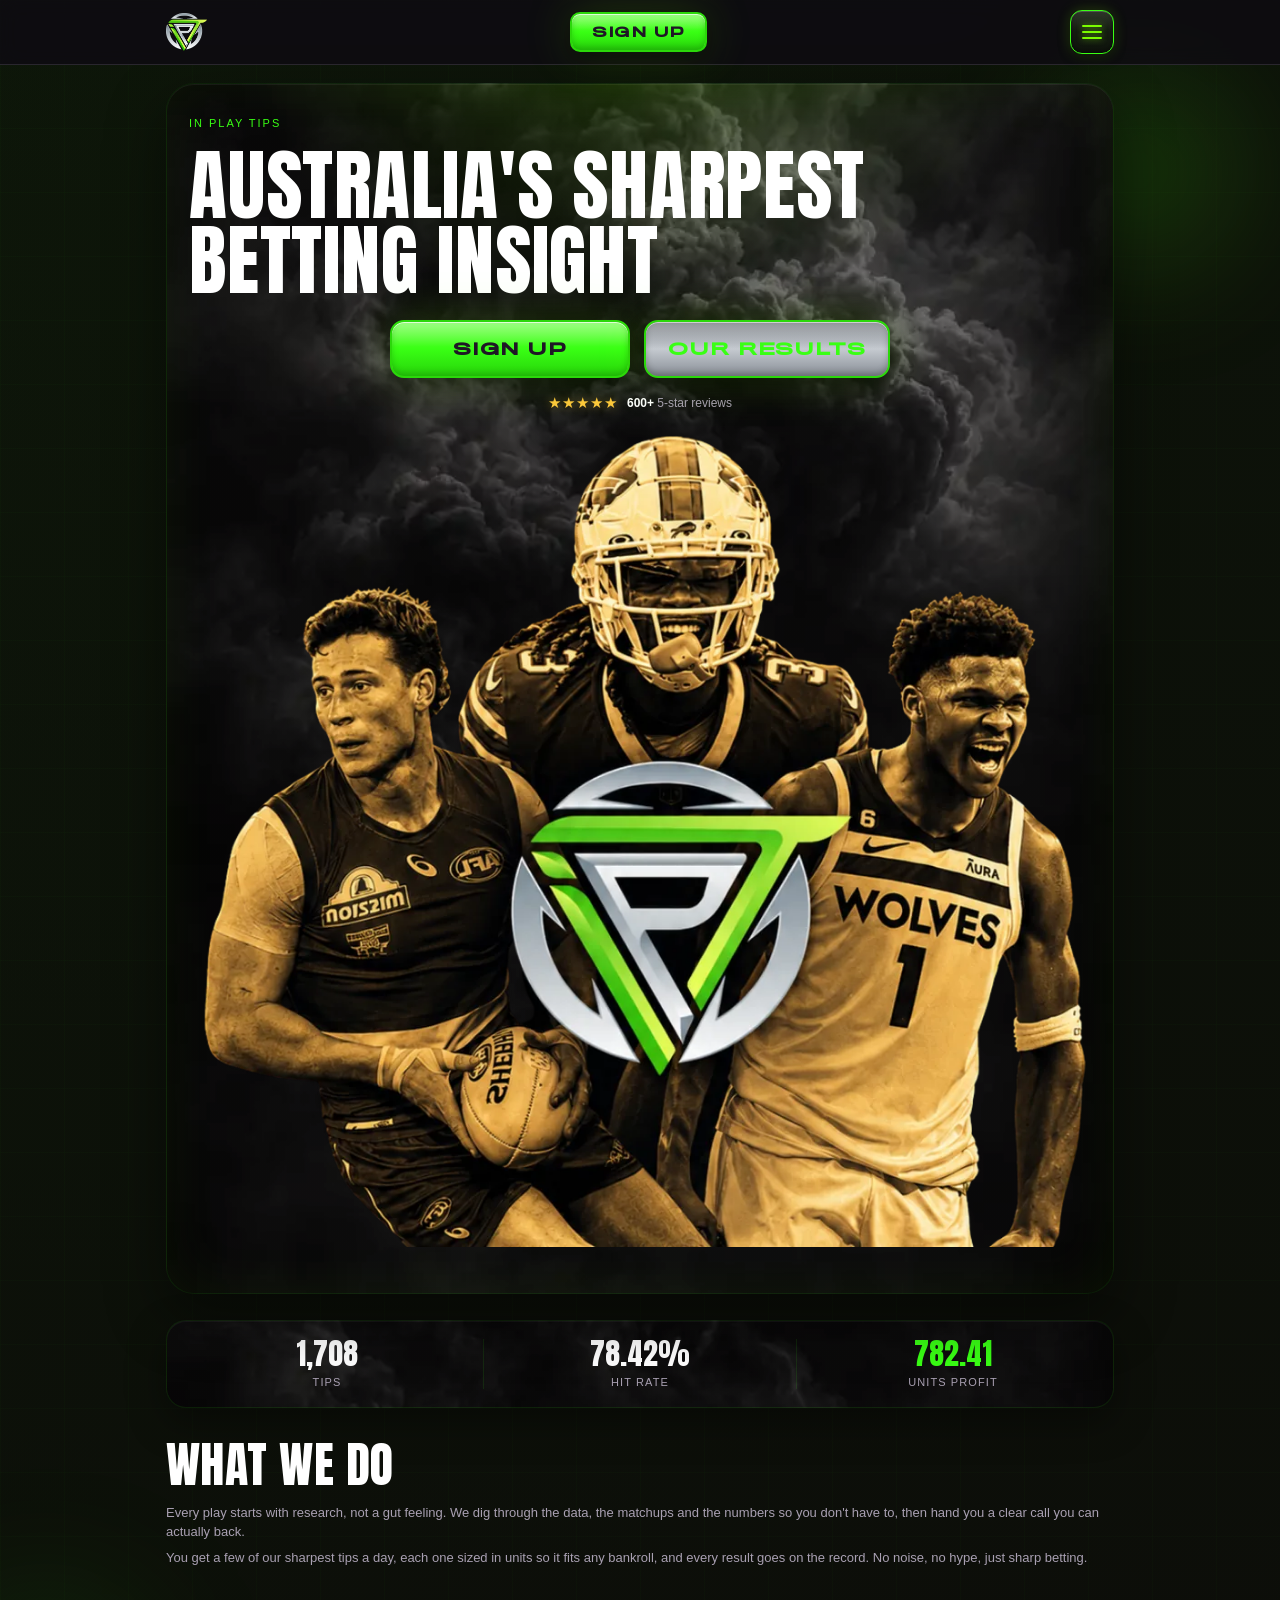
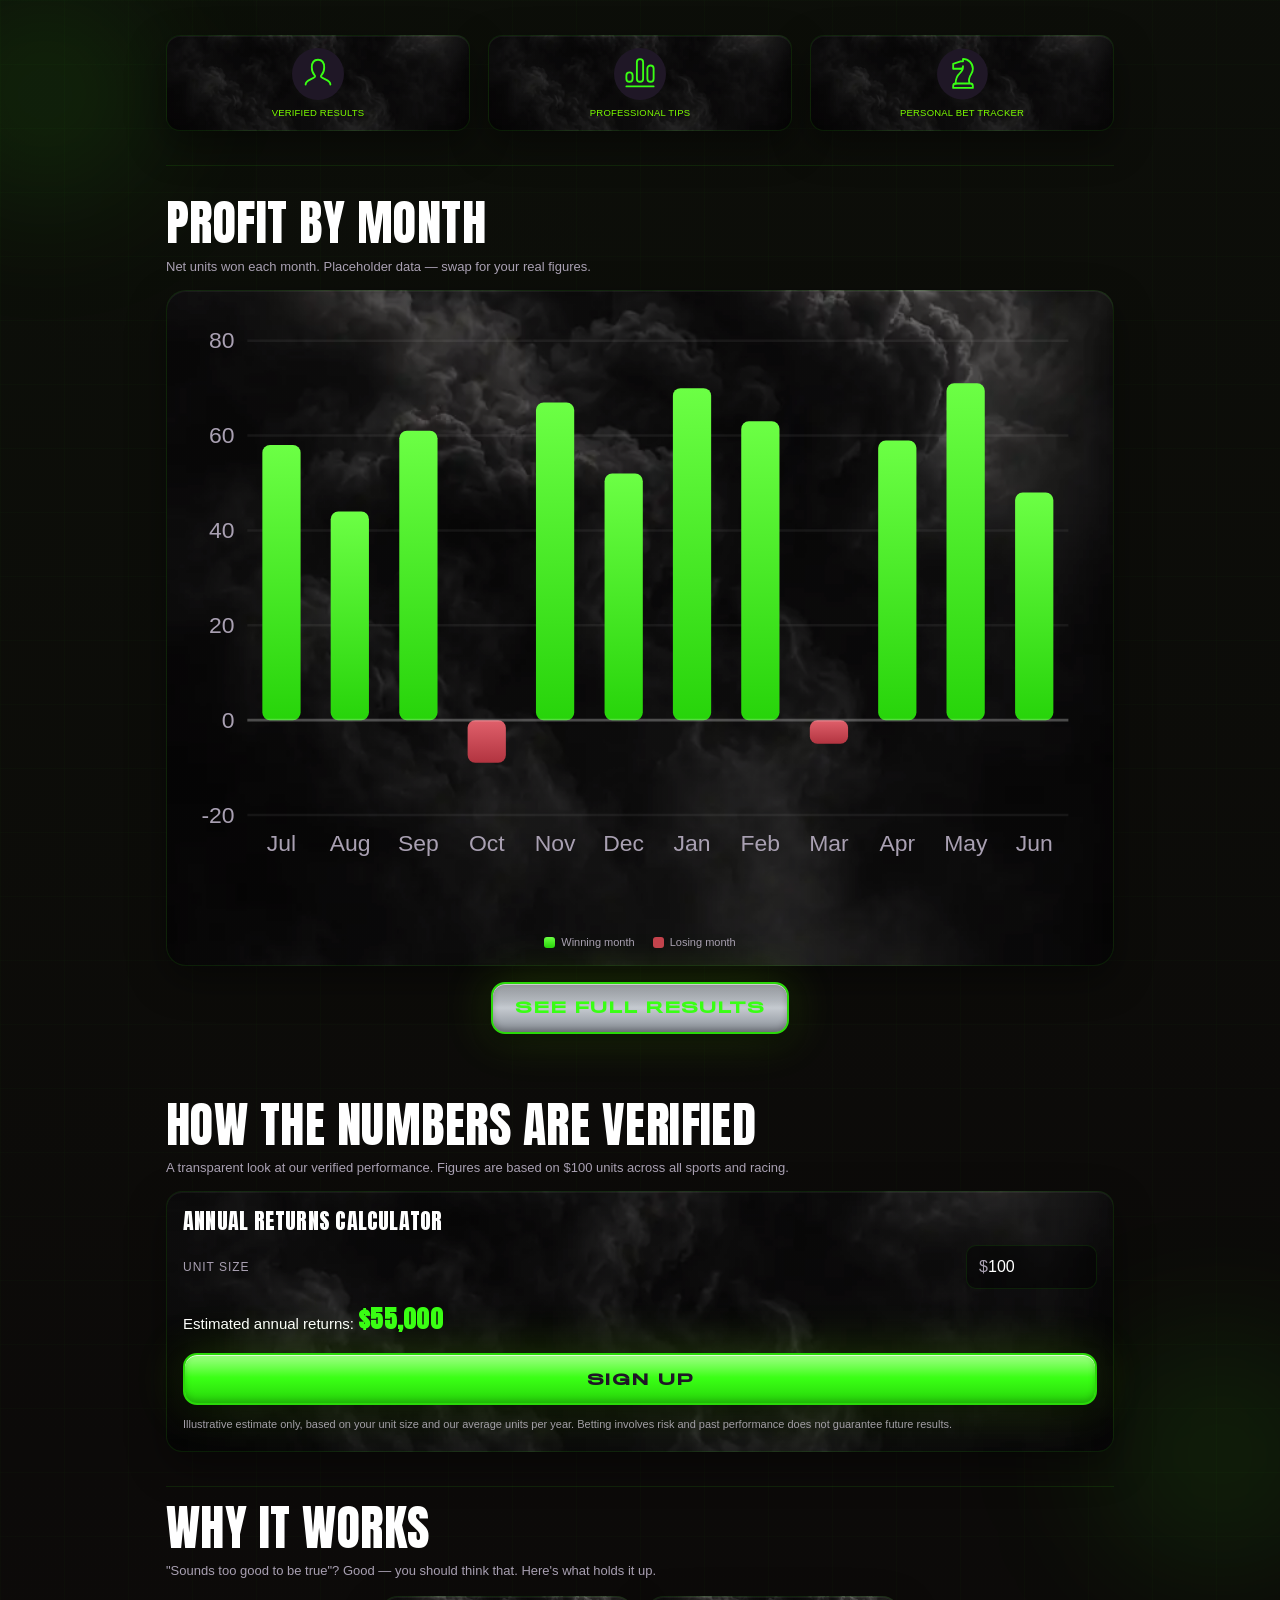
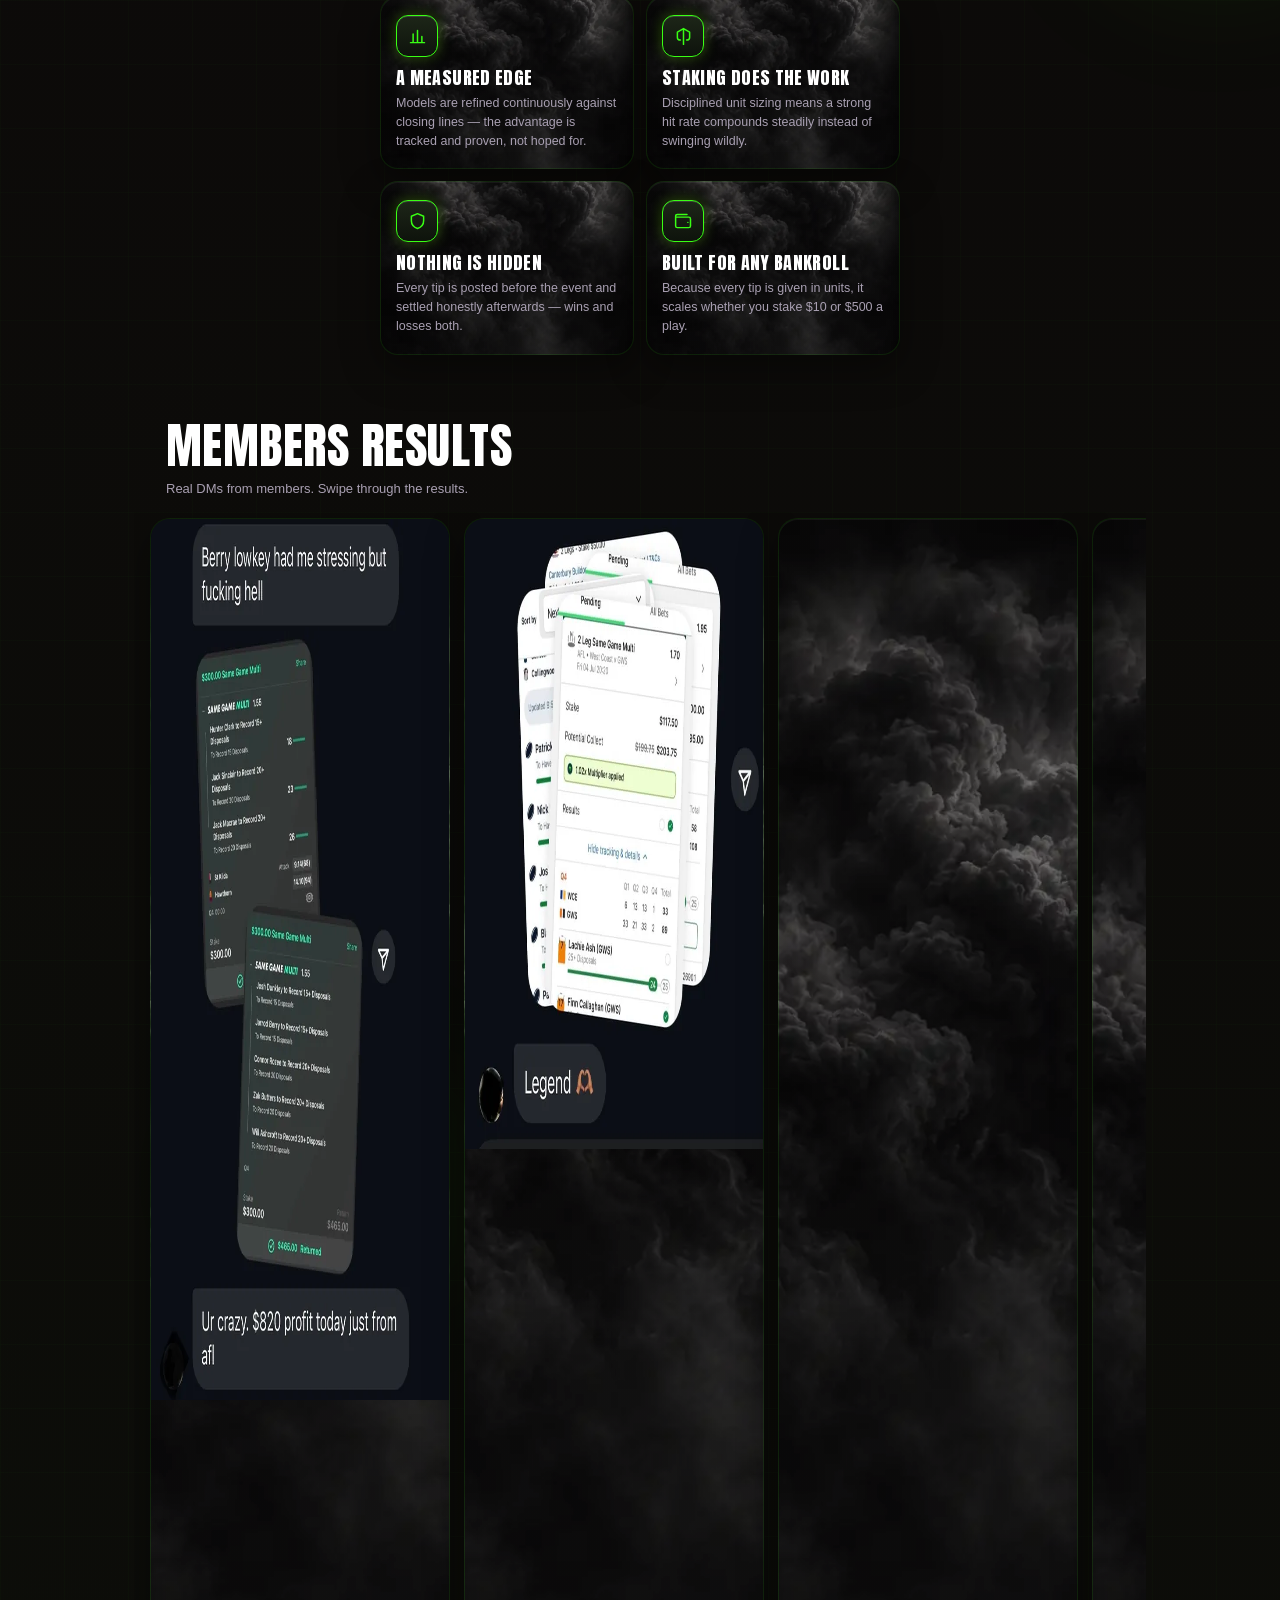
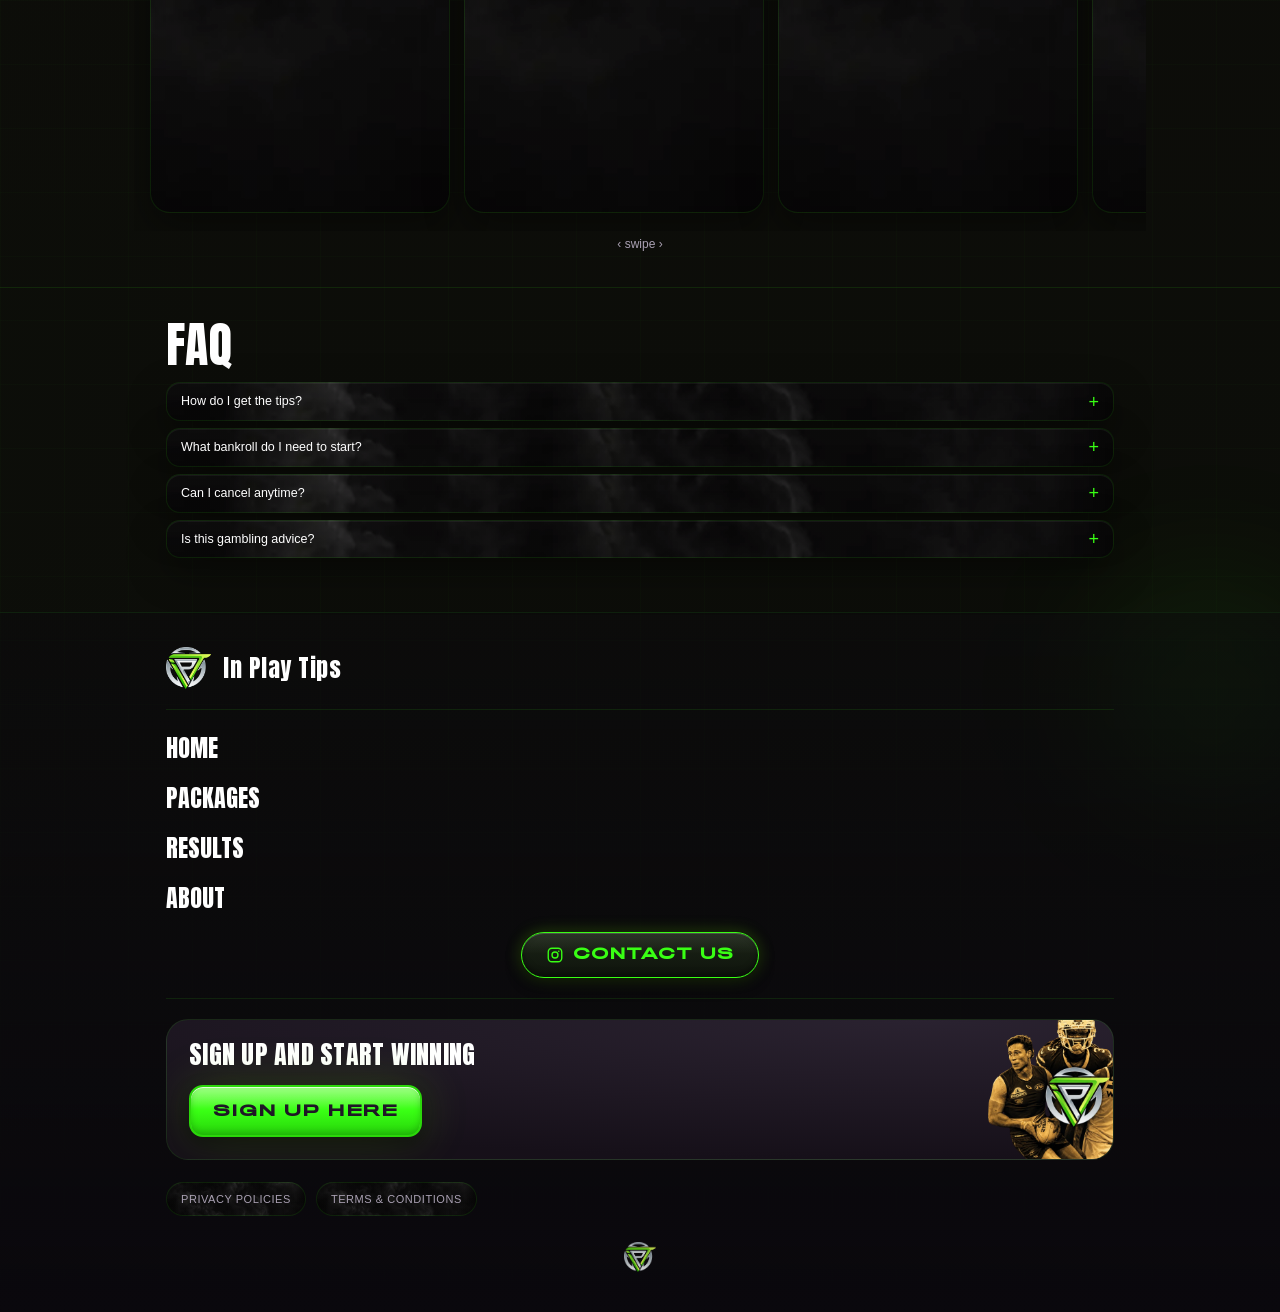
==== commit e1151e22: "Move 5-star reviews badge below hero buttons, center it" ====
--- a/index.html
+++ b/index.html
@@ -7,7 +7,7 @@
 <meta http-equiv="Pragma" content="no-cache">
 <meta http-equiv="Expires" content="0">
 <title>In Play Tips — Australia's Sharpest Betting Insight</title>
-<link rel="stylesheet" href="styles.css?v=106">
+<link rel="stylesheet" href="styles.css?v=107">
 <!-- ============================================================
      ANALYTICS  —  REPLACE THE PLACEHOLDER IDS BELOW
      1) Google Analytics 4: swap G-XXXXXXXXXX for your Measurement ID
@@ -65,13 +65,13 @@
       <div class="hero-inner">
         <span class="eyebrow">In&nbsp;Play&nbsp;Tips</span>
         <h1>Australia's Sharpest Betting Insight</h1>
+        <div class="hero-btns">
+          <button class="btn btn-primary" type="button">Sign up</button>
+          <a class="btn btn-ghost" href="results.html">Our results</a>
+        </div>
         <div class="rating">
           <span class="stars">&#9733;&#9733;&#9733;&#9733;&#9733;</span>
           <span class="rtxt"><b>600+</b> 5-star reviews</span>
-        </div>
-        <div class="hero-btns">
-          <button class="btn btn-primary" type="button">Sign up</button>
-          <a class="btn btn-ghost" href="results.html">Our results</a>
         </div>
       </div>
       <div class="hero-players">
--- a/styles.css
+++ b/styles.css
@@ -316,7 +316,7 @@
 .sticky-cta .btn{width:auto;flex:0 0 auto;height:46px;padding:0 24px;font-size:13px}
 /* CRO — hero subheadline */
 .hero-sub{color:var(--muted);font-size:14px;line-height:1.5;margin:2px 0 14px;max-width:340px}
-.hero-inner .rating{justify-content:flex-start;margin:0 0 18px}
+.hero-inner .rating{justify-content:center;margin:14px 0 0}
 /* CRO — social proof rating */
 .rating{display:flex;align-items:center;justify-content:center;gap:9px;margin:0 0 16px;flex-wrap:wrap}
 .rating .stars{color:#ffc83d;font-size:15px;letter-spacing:1px;text-shadow:0 0 10px rgba(255,200,61,.4)}
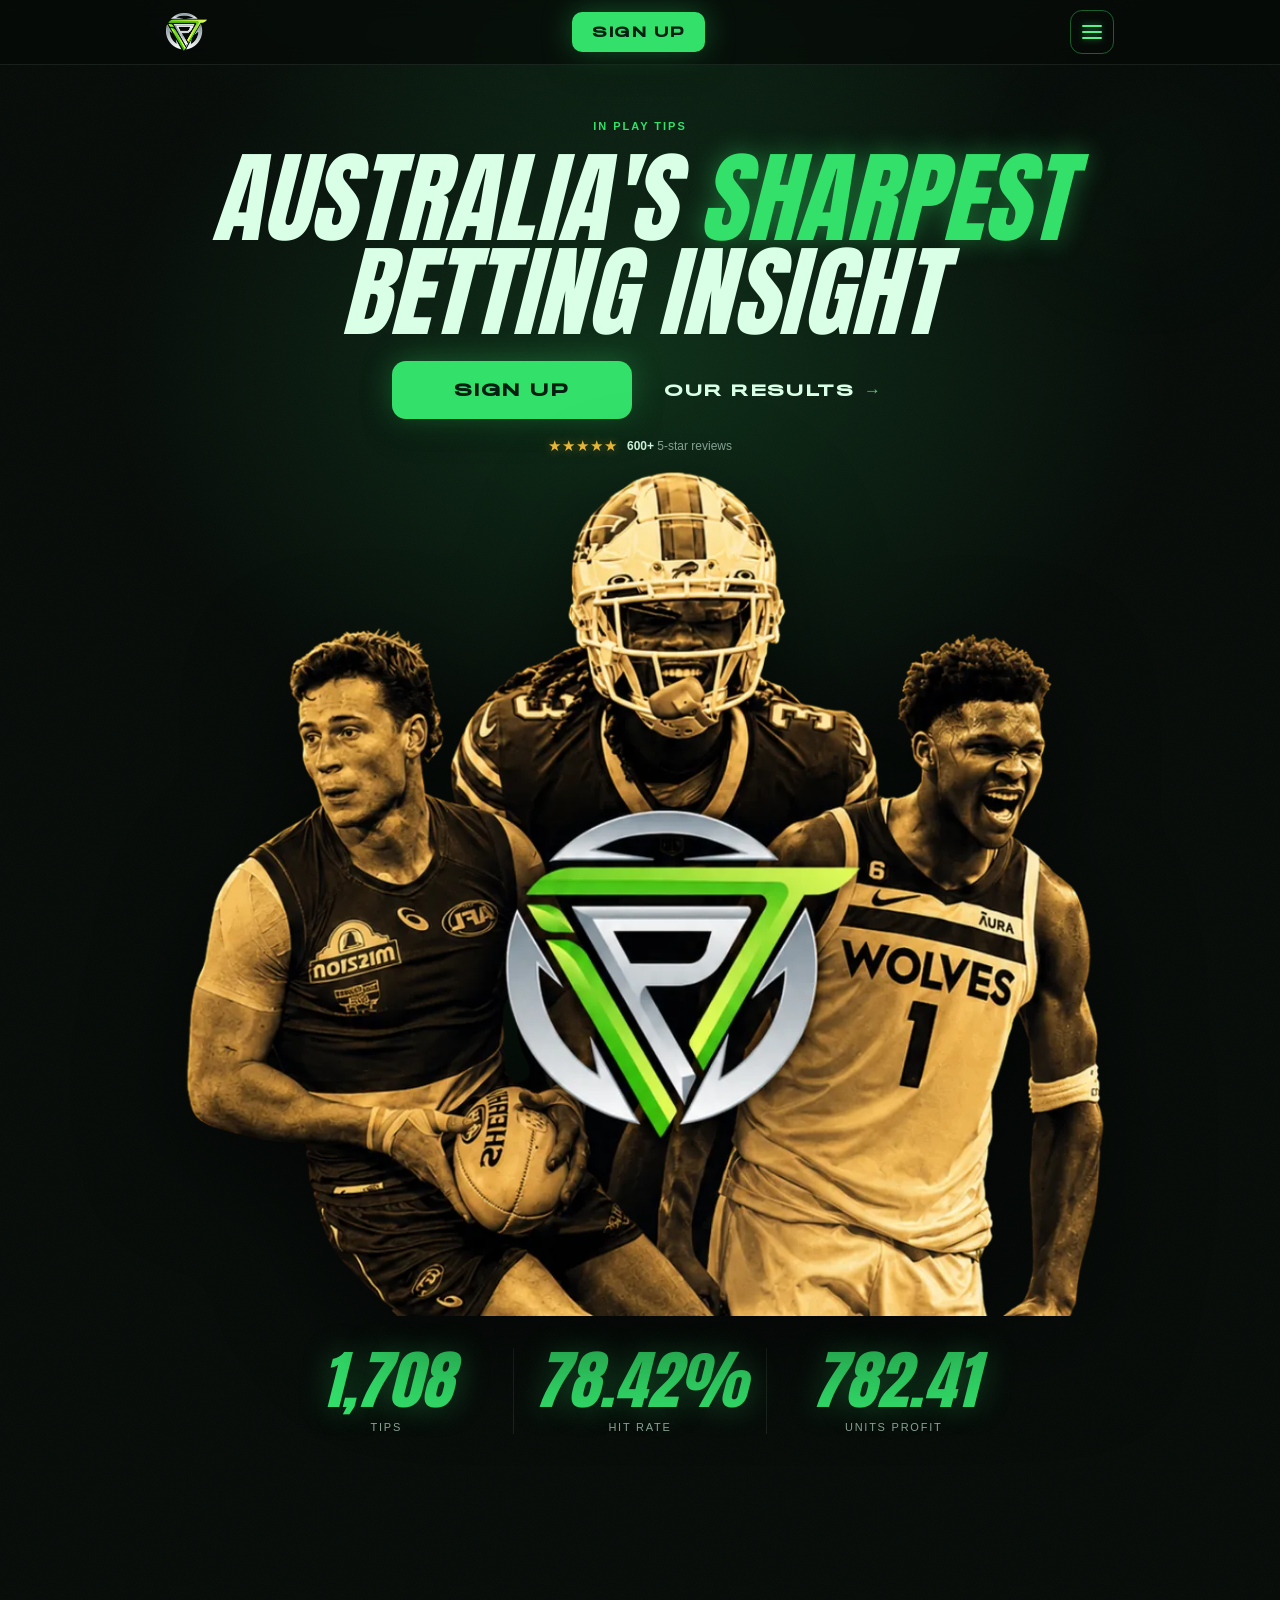
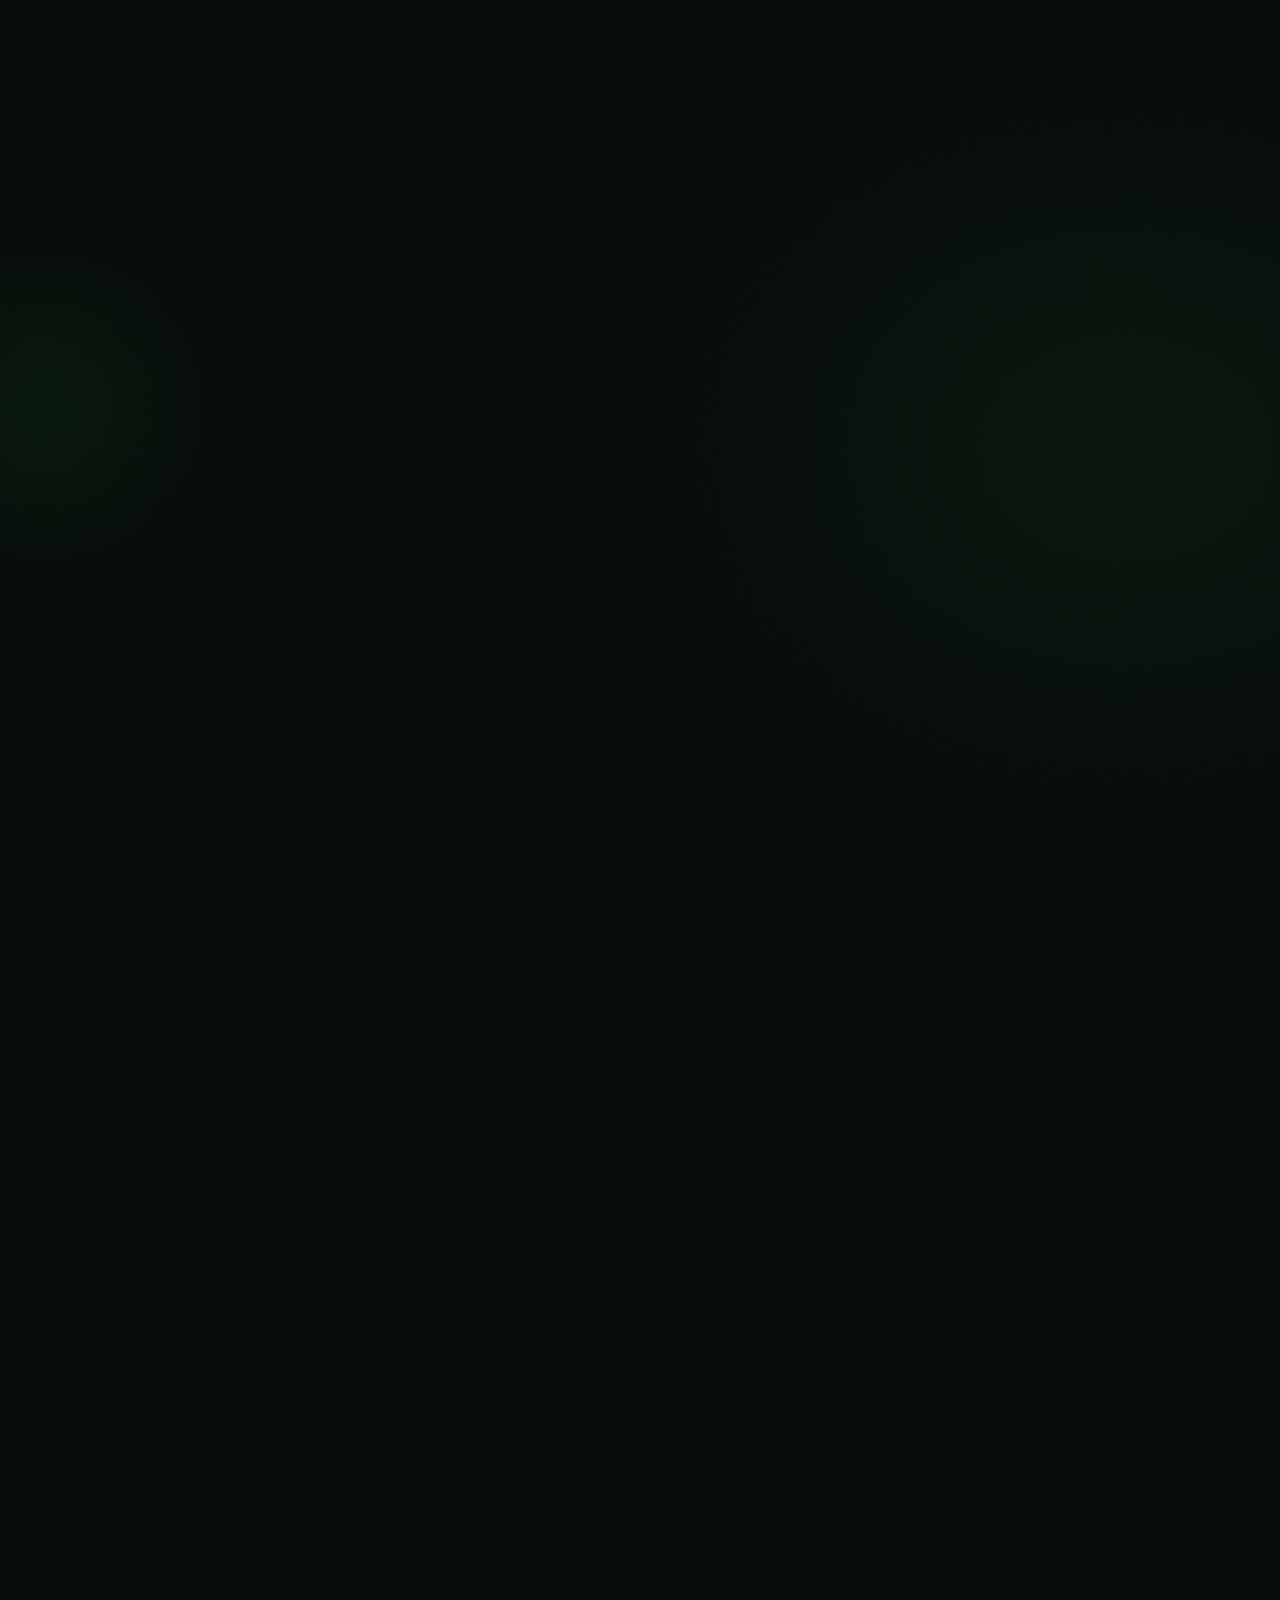
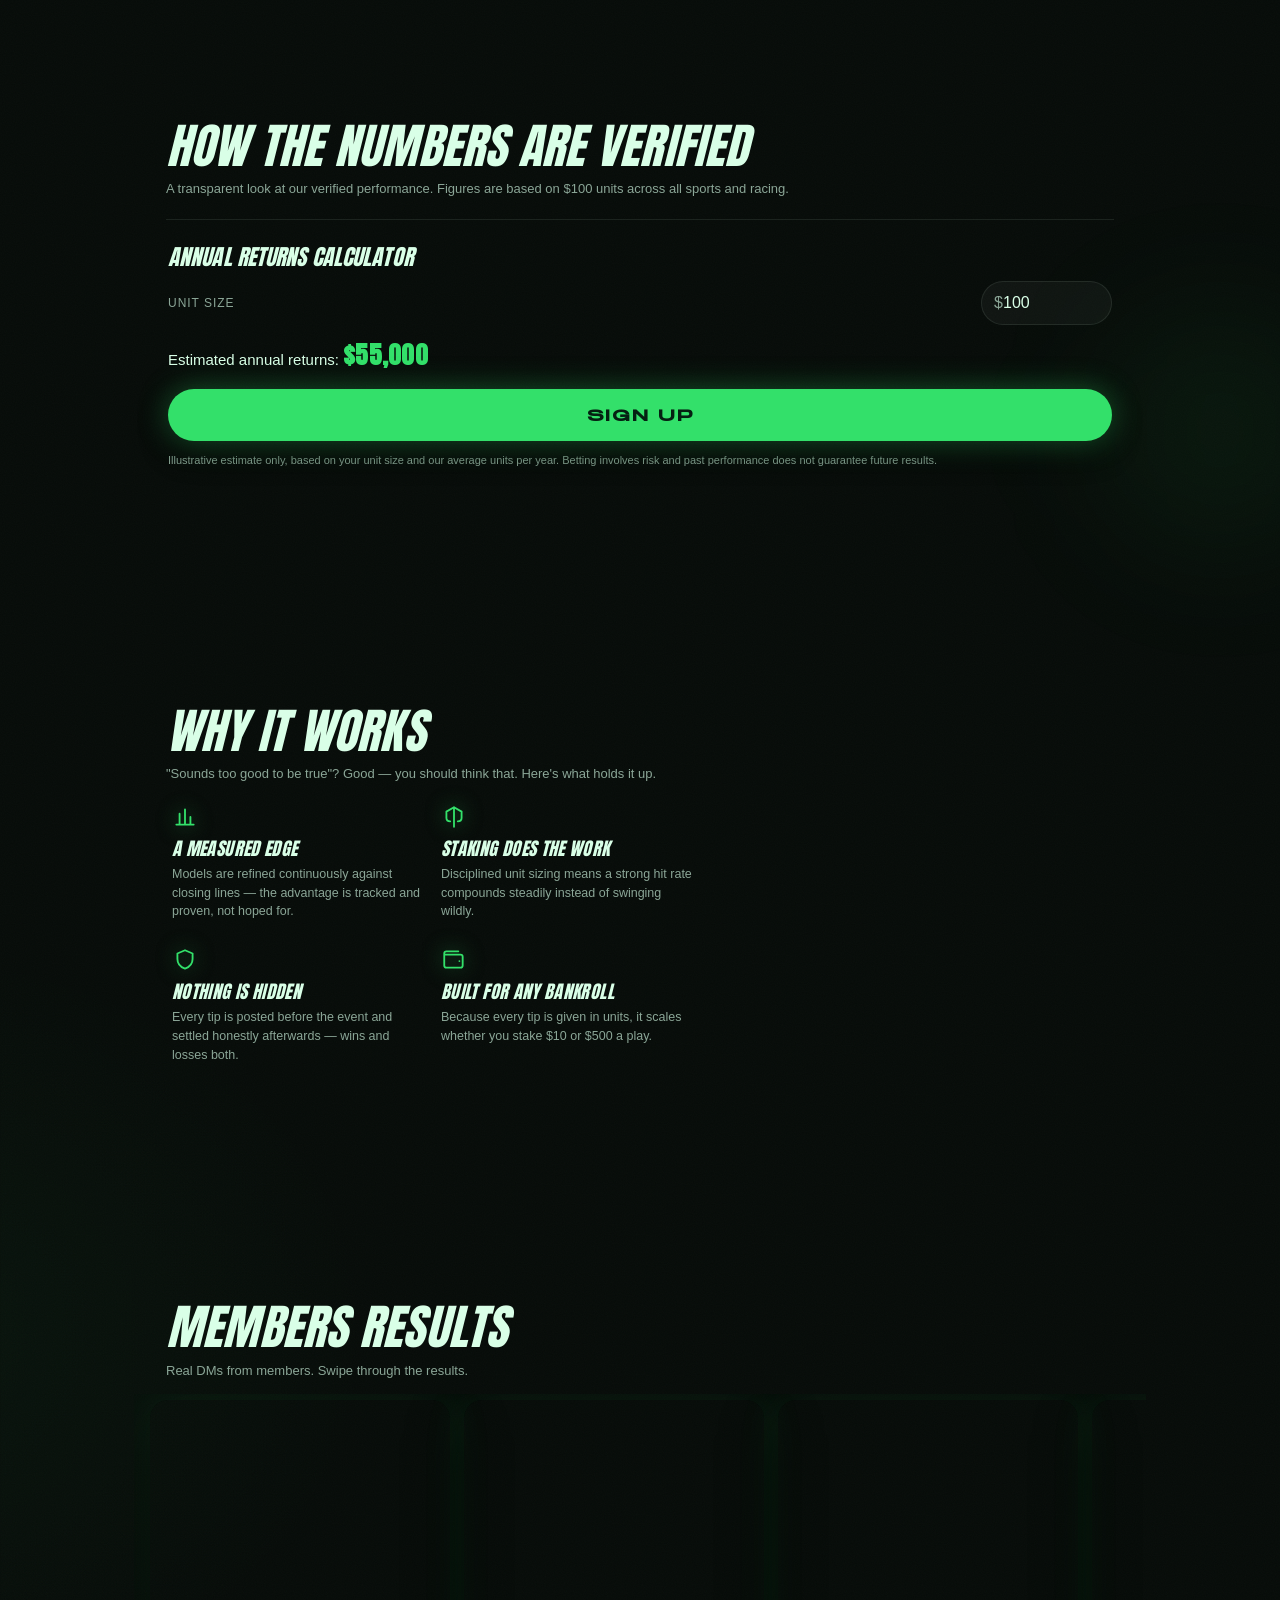
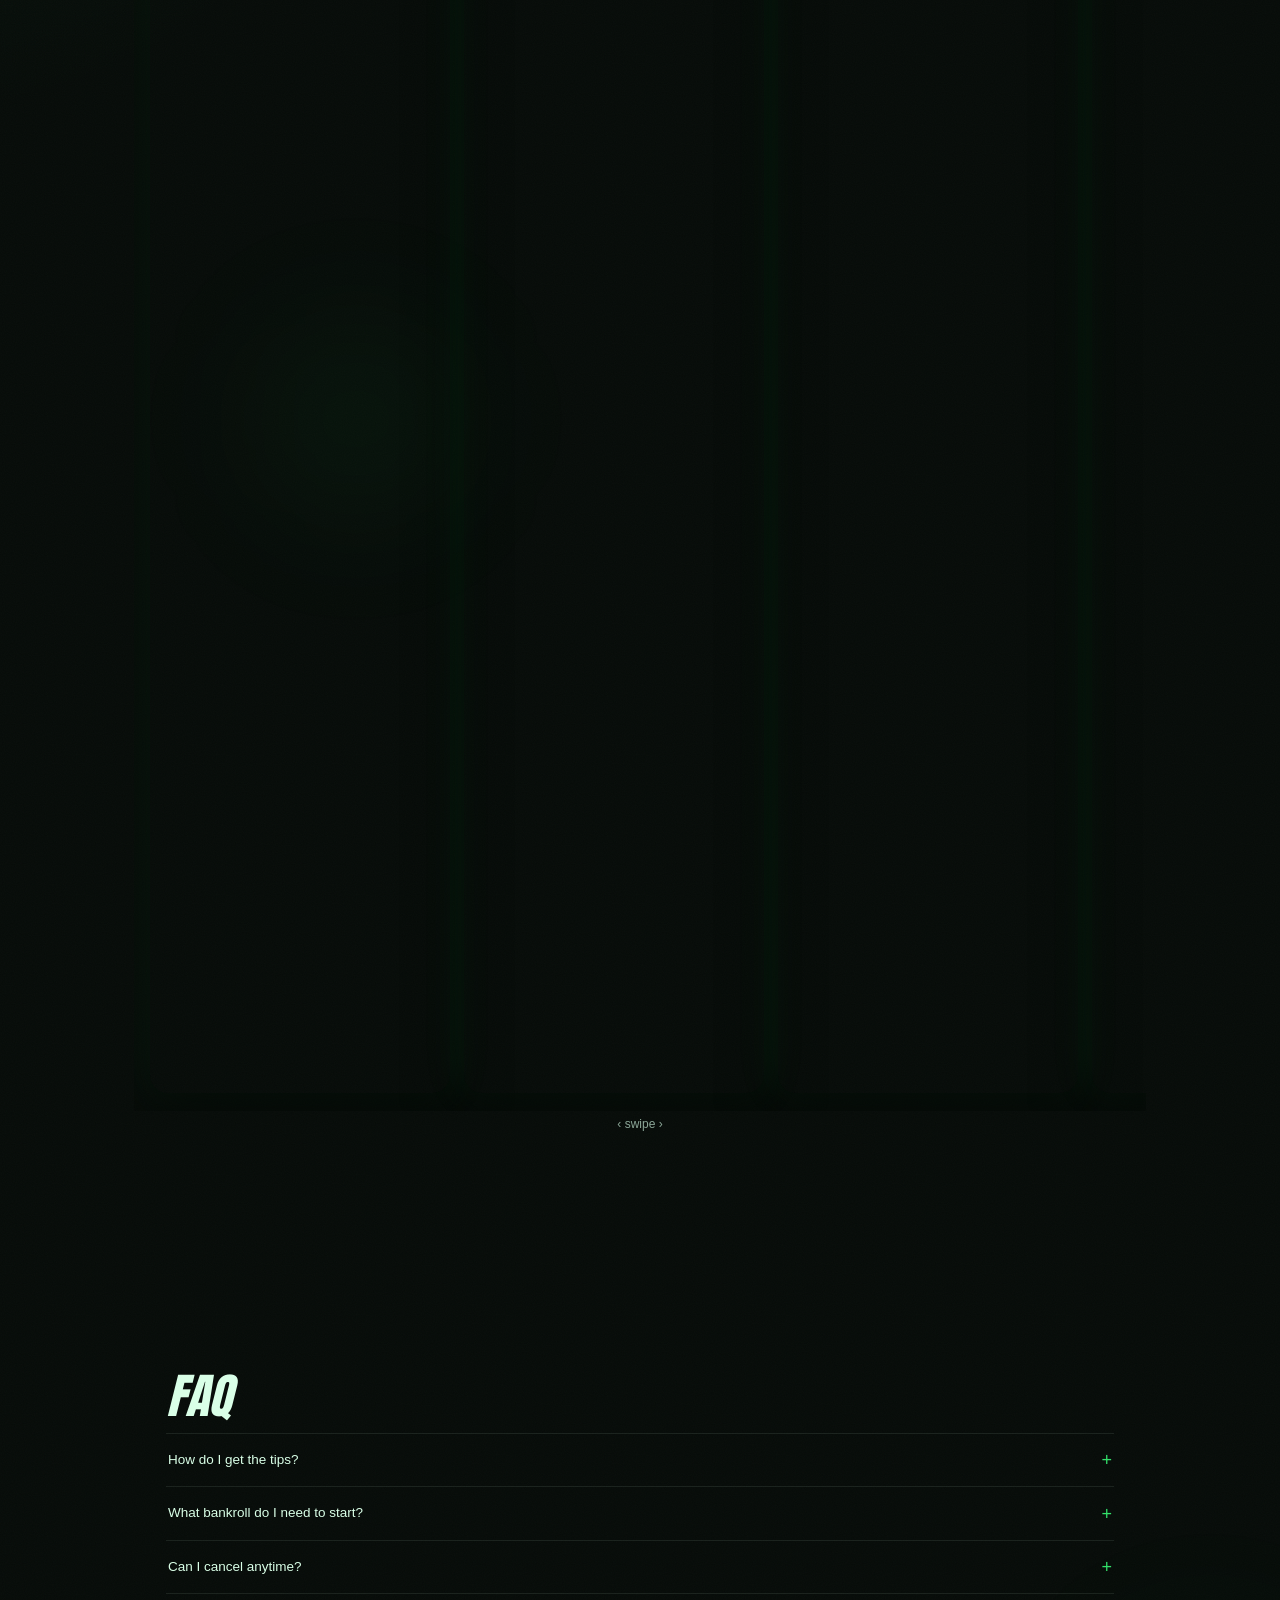
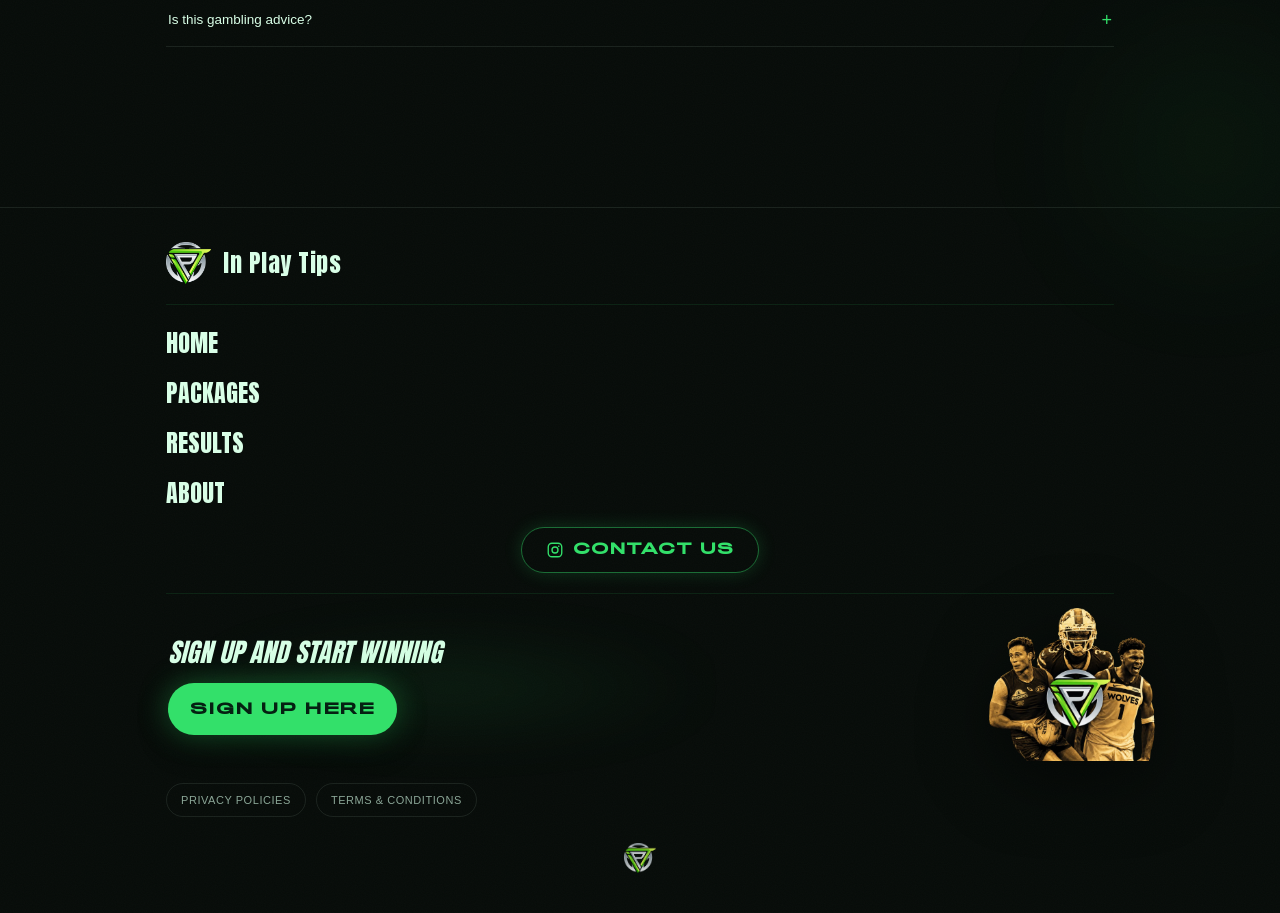
==== commit 24084c83: "Open-canvas redesign: strip card/box system, emerald palette (#060B08/#33E06A/#D9FFE7), bare glowing" ====
--- a/index.html
+++ b/index.html
@@ -7,7 +7,7 @@
 <meta http-equiv="Pragma" content="no-cache">
 <meta http-equiv="Expires" content="0">
 <title>In Play Tips — Australia's Sharpest Betting Insight</title>
-<link rel="stylesheet" href="styles.css?v=107">
+<link rel="stylesheet" href="styles.css?v=109">
 <!-- ============================================================
      ANALYTICS  —  REPLACE THE PLACEHOLDER IDS BELOW
      1) Google Analytics 4: swap G-XXXXXXXXXX for your Measurement ID
@@ -64,7 +64,7 @@
     <div class="hero-card">
       <div class="hero-inner">
         <span class="eyebrow">In&nbsp;Play&nbsp;Tips</span>
-        <h1>Australia's Sharpest Betting Insight</h1>
+        <h1>Australia's <span class="accent">Sharpest</span> Betting Insight</h1>
         <div class="hero-btns">
           <button class="btn btn-primary" type="button">Sign up</button>
           <a class="btn btn-ghost" href="results.html">Our results</a>
@@ -99,9 +99,9 @@
   <!-- 4. FEATURE ROW -->
   <section>
     <div class="features">
-      <div class="feature"><img src="[data-uri]" alt=""><span>Verified results</span></div>
-      <div class="feature"><img src="[data-uri]" alt=""><span>Professional tips</span></div>
-      <div class="feature"><img src="[data-uri]" alt=""><span>Personal bet tracker</span></div>
+      <div class="feature"><img src="[data-uri]" alt=""><span>Verified results</span></div>
+      <div class="feature"><img src="[data-uri]" alt=""><span>Professional tips</span></div>
+      <div class="feature"><img src="[data-uri]" alt=""><span>Personal bet tracker</span></div>
     </div>
   </section>
 
@@ -115,7 +115,7 @@
       <svg class="barchart" viewBox="0 0 360 240" role="img" aria-label="Net units by month">
         <defs>
           <linearGradient id="barPos" x1="0" y1="0" x2="0" y2="1">
-            <stop offset="0%" stop-color="#6CFF45"/><stop offset="100%" stop-color="#27D40A"/>
+            <stop offset="0%" stop-color="#5FF08F"/><stop offset="100%" stop-color="#23B457"/>
           </linearGradient>
           <linearGradient id="barNeg" x1="0" y1="0" x2="0" y2="1">
             <stop offset="0%" stop-color="#e0606b"/><stop offset="100%" stop-color="#b23440"/>
--- a/styles.css
+++ b/styles.css
@@ -5,9 +5,10 @@
 @font-face{font-family:"Roboto";font-style:normal;font-weight:400;font-display:swap;src:url([data-uri]) format("woff2")}
 @font-face{font-family:"Roboto";font-style:normal;font-weight:500;font-display:swap;src:url([data-uri]) format("woff2")}
 :root{
-  --base:#0c0a09; --deep:#0a080d; --panel:linear-gradient(rgba(8,7,5,.45),rgba(8,7,5,.45)), url("smoke-bg.webp") center center/cover no-repeat; --panel2:#2e2410;
-  --border:rgba(57,255,20,.10); --gold:#39FF14; --gold2:#7CFC00; --muted:#a9a0b2; --gold-rgb:124,252,0; --btn-text:#1f1726;
-  --soft-gold:#7CFC00; --soft-gold2:#aaff66; --white:#fff;
+  --base:#060B08; --deep:#040705; --panel:#0A130D; --panel2:#0E1A12;
+  --border:rgba(51,224,106,.10); --gold:#33E06A; --gold2:#5FF08F; --muted:#8BA697; --gold-rgb:51,224,106; --btn-text:#052012;
+  --soft-gold:#5FF08F; --soft-gold2:#A8FFC7; --white:#D9FFE7;
+  --mint:#D9FFE7; --hairline:rgba(217,255,231,.09);
   --win:#198754; --loss:#dc3545;
   --head:"Anton",sans-serif;
   --body:Arial,Helvetica,sans-serif;
@@ -463,7 +464,7 @@
 .bar-legend{display:flex;justify-content:center;gap:18px;margin-top:10px;font-size:11px;color:var(--muted)}
 .bar-legend span{display:inline-flex;align-items:center;gap:6px}
 .bar-legend i{width:11px;height:11px;border-radius:3px;display:inline-block}
-.bar-legend i.up{background:linear-gradient(180deg,#6CFF45,#27D40A)}
+.bar-legend i.up{background:linear-gradient(180deg,#5FF08F,#23B457)}
 .bar-legend i.down{background:#c4424d}
 /* Results page — settled tips ledger */
 .ledger{display:flex;flex-direction:column;gap:10px;margin:16px 14px 0}
@@ -514,3 +515,165 @@
 .footer-contact{text-align:center;margin-top:16px}
 /* keep faint chart gridlines even with borders off */
 .equity .grid line{stroke:rgba(255,255,255,.08)}
+
+/* ============================================================
+   OPEN CANVAS REDESIGN — borderless editorial layer
+   Content sits on the background; depth comes from light,
+   not boxes. Overrides the card system above.
+   ============================================================ */
+
+/* ---- Atmosphere: layered emerald glow + grain, no visible edges ---- */
+body{background:
+  radial-gradient(900px 520px at 50% -120px, rgba(51,224,106,.11), transparent 62%),
+  radial-gradient(720px 560px at 88% 28%, rgba(51,224,106,.05), transparent 65%),
+  radial-gradient(820px 640px at -10% 62%, rgba(51,224,106,.045), transparent 62%),
+  var(--base)}
+.site-bg .l1,.site-bg .l2{display:none}
+.site-bg .glow{background:radial-gradient(closest-side,rgba(51,224,106,.16),transparent 70%);filter:blur(70px)}
+.site-bg .g2{background:rgba(51,224,106,.07)}
+.site-bg .g3{background:rgba(51,224,106,.06)}
+.site-bg .g4{background:rgba(51,224,106,.05)}
+.site-bg .g5{background:rgba(51,224,106,.05)}
+.site-bg .grid{display:none}
+.site-bg::after{content:"";position:absolute;inset:0;opacity:.05;pointer-events:none;
+  background-image:url("data:image/svg+xml,%3Csvg xmlns='http://www.w3.org/2000/svg' width='140' height='140'%3E%3Cfilter id='n'%3E%3CfeTurbulence type='fractalNoise' baseFrequency='0.9' numOctaves='2'/%3E%3C/filter%3E%3Crect width='100%25' height='100%25' filter='url(%23n)' opacity='0.55'/%3E%3C/svg%3E")}
+
+/* ---- Type: big condensed bold-italic display, mint + neon accent ---- */
+h1,h2,h3,.head{font-style:italic;color:var(--mint);letter-spacing:.005em}
+.accent{color:var(--gold);text-shadow:0 0 26px rgba(var(--gold-rgb),.45)}
+.eyebrow{color:var(--gold);font-weight:700}
+
+/* ---- Section rhythm: whitespace instead of dividers ---- */
+section{padding:56px 0}
+#performance,.skeptical,#packages,.faq-section,.values-sec{border-top:0}
+.values-sec{padding-top:56px}
+.footer{border-top:1px solid var(--hairline);background:none;margin-top:40px}
+
+/* ---- HERO: no container, typography + glow carry it ---- */
+.hero{padding:30px 0 0}
+.hero-card{background:none;border:0;box-shadow:none;border-radius:0;overflow:visible;padding:18px 4px 0}
+.hero-card::before{top:-26%;width:160%;height:95%;
+  background:radial-gradient(closest-side,rgba(var(--gold-rgb),.17),transparent 70%)}
+.hero h1{font-size:56px;line-height:.94}
+.hero-inner{text-align:center}
+.hero-btns{margin-top:4px}
+.hero-players{margin-top:2px;padding-bottom:0}
+.hero-players::before{content:"";position:absolute;left:50%;top:58%;transform:translate(-50%,-50%);
+  width:110%;height:72%;border-radius:50%;filter:blur(46px);pointer-events:none;
+  background:radial-gradient(closest-side,rgba(var(--gold-rgb),.15),transparent 72%)}
+.hero-players .hero-comp{position:relative;filter:drop-shadow(0 30px 50px rgba(0,0,0,.55))}
+.hero-inner .rating{margin-top:16px}
+
+/* ---- Buttons: solid neon pill primary, text-link secondary ---- */
+.btn{border-radius:999px;border:0;font-weight:700}
+.btn-primary{background:var(--gold);color:var(--btn-text);border:0;
+  box-shadow:0 0 30px rgba(var(--gold-rgb),.35),0 12px 30px rgba(0,0,0,.45)}
+.btn-primary:hover{filter:brightness(1.07);transform:translateY(-1px);
+  box-shadow:0 0 46px rgba(var(--gold-rgb),.55),0 14px 34px rgba(0,0,0,.5)}
+.btn-ghost,.btn-ghost:hover{background:none;border:0;box-shadow:none;transform:none}
+.btn-ghost{color:var(--mint);width:auto;height:auto;padding:10px 6px;font-size:14px;letter-spacing:.1em}
+.btn-ghost::after{content:"\2192";color:var(--gold);font-size:17px;margin-left:2px;transition:transform .18s ease}
+.btn-ghost:hover{color:var(--gold)}
+.btn-ghost:hover::after{transform:translateX(5px)}
+.hero-btns .btn-ghost{width:auto;margin:0 auto;height:auto;font-size:14px}
+
+/* ---- Header: quieter chrome ---- */
+.header{background:rgba(6,11,8,.72);border-bottom:1px solid var(--hairline)}
+.hamburger{border:1px solid rgba(var(--gold-rgb),.4);background:none;box-shadow:none}
+.hamburger:hover{box-shadow:0 0 16px rgba(var(--gold-rgb),.35)}
+
+/* ---- Stats: bare oversized numerals, hairline dividers ---- */
+.statstrip{background:none;border:0;box-shadow:none;border-radius:0;padding:10px 0;margin-top:22px;
+  flex-direction:column;gap:26px}
+.statstrip .ss-item{gap:9px;padding:0}
+.statstrip .ss-item + .ss-item{border-left:0;border-top:1px solid var(--hairline);padding-top:26px}
+.statstrip .ss-val{font-size:52px;font-style:italic;color:var(--gold);
+  text-shadow:0 0 30px rgba(var(--gold-rgb),.35)}
+.statstrip .ss-val.pos{color:var(--gold)}
+.statstrip .ss-label{color:var(--muted);letter-spacing:.16em;font-size:11px}
+.stats{background:none;border:0;box-shadow:none;border-radius:0;padding:0;margin-top:10px}
+.stat-row{border-bottom:0;justify-content:center;gap:14px}
+.stat-val{font-style:italic;font-size:26px}
+
+/* ---- Feature row: bare icons, no chips ---- */
+.feature{background:none;border:0;box-shadow:none;padding:10px 4px}
+.feature img{filter:drop-shadow(0 0 12px rgba(var(--gold-rgb),.35))}
+
+/* ---- Graph: floats on the background ---- */
+.graph-card{background:none;border:0;box-shadow:none;border-radius:0;padding:4px 0}
+
+/* ---- Calculator: hairline top, open ---- */
+.calc-box{background:none;border:0;box-shadow:none;border-radius:0;
+  border-top:1px solid var(--hairline);padding:26px 2px 0;margin-top:20px}
+.calc-input{background:rgba(255,255,255,.04);border:1px solid var(--hairline);border-radius:999px}
+
+/* ---- Value grid: open 2-col, icon + heading + text ---- */
+.value-grid{gap:26px 18px;margin:20px 6px 0}
+.value-card{background:none;border:0;box-shadow:none;border-radius:0;padding:0}
+.vc-ico{width:auto;height:auto;border:0;background:none;box-shadow:none;margin-bottom:10px}
+.vc-ico svg{width:26px;height:26px;filter:drop-shadow(0 0 10px rgba(var(--gold-rgb),.5))}
+
+/* ---- KPI (results): bare numbers ---- */
+.kpi-grid{gap:26px 14px;margin:20px 6px 0}
+.kpi{background:none;border:0;box-shadow:none;border-radius:0;padding:0;text-align:center}
+.kpi .k-val{font-size:44px;font-style:italic;color:var(--gold);text-shadow:0 0 26px rgba(var(--gold-rgb),.3)}
+.kpi .k-val.pos{color:var(--gold)}
+
+/* ---- Packages: open blocks with hairline tops ---- */
+.pkg-grid{gap:0;margin-top:14px}
+.pkg-card{background:none;border:0;box-shadow:none;border-radius:0;
+  border-top:1px solid var(--hairline);padding:30px 2px 26px}
+.pkg-card.feat{border-top-color:rgba(var(--gold-rgb),.35);box-shadow:none;
+  background:radial-gradient(130% 110% at 50% 0%,rgba(var(--gold-rgb),.06),transparent 70%)}
+.pkg-badge{left:0;transform:none}
+.pkg-price{font-style:italic}
+
+/* ---- FAQ: borderless accordion, hairline dividers ---- */
+.faq{gap:0}
+.faq details{background:none;border:0;box-shadow:none;border-radius:0;border-bottom:1px solid var(--hairline)}
+.faq details:first-child{border-top:1px solid var(--hairline)}
+.faq summary{padding:16px 2px;font-size:13.5px}
+.faq p{padding:0 2px 16px}
+
+/* ---- DM slider: frameless floating screenshots ---- */
+.dm-card{background:none;border:0;border-radius:18px;
+  box-shadow:0 26px 54px rgba(0,0,0,.55),0 0 44px rgba(var(--gold-rgb),.10)}
+.dm-card img{border-radius:18px}
+
+/* ---- Footer CTA: open, glow behind ---- */
+.cta{background:none;border:0;border-radius:0;overflow:visible;padding:26px 2px;position:relative}
+.cta::before{content:"";position:absolute;left:-10%;top:0;width:80%;height:100%;pointer-events:none;
+  background:radial-gradient(closest-side,rgba(var(--gold-rgb),.10),transparent 72%);filter:blur(30px)}
+.cta-graphic{filter:drop-shadow(0 18px 34px rgba(0,0,0,.5))}
+.legal a{background:none;border:1px solid var(--hairline)}
+
+/* ---- About/Results intro: open editorial hero ---- */
+.about-intro{background:none;border:0;box-shadow:none;border-radius:0;margin:0;padding:44px 6px 8px;position:relative}
+.about-intro::before{content:"";position:absolute;left:50%;top:-30%;transform:translateX(-50%);
+  width:140%;height:110%;pointer-events:none;
+  background:radial-gradient(closest-side,rgba(var(--gold-rgb),.12),transparent 70%)}
+.about-intro h1{font-size:48px}
+
+/* ---- Steps / misc accents ---- */
+.num-note strong{color:var(--gold)}
+.contact-btn{background:none;border:1px solid rgba(var(--gold-rgb),.45);
+  box-shadow:0 0 18px rgba(var(--gold-rgb),.18);animation:none}
+.contact-btn:hover{box-shadow:0 0 30px rgba(var(--gold-rgb),.45)}
+.navmenu{background:linear-gradient(rgba(4,8,5,.95),rgba(4,8,5,.98)),url("smoke-bg.webp") center/cover}
+
+/* ---- Modal stays a dialog, tuned to palette ---- */
+.modal__panel{background:linear-gradient(180deg,#0B140E,#071009);border-color:rgba(var(--gold-rgb),.6)}
+
+/* ---- Desktop scale-up: editorial spacing + bigger type ---- */
+@media(min-width:760px){
+  section{padding:120px 0}
+  .values-sec{padding-top:120px}
+  .hero h1{font-size:100px}
+  .hero-btns{gap:26px;align-items:center}
+  .hero-btns .btn-ghost{min-width:0;margin:0}
+  .statstrip{flex-direction:row;gap:0;max-width:760px;margin-left:auto;margin-right:auto}
+  .statstrip .ss-item + .ss-item{border-top:0;border-left:1px solid var(--hairline);padding-top:0}
+  .statstrip .ss-val{font-size:64px}
+  .kpi .k-val{font-size:56px}
+  .about-intro h1{font-size:84px}
+}
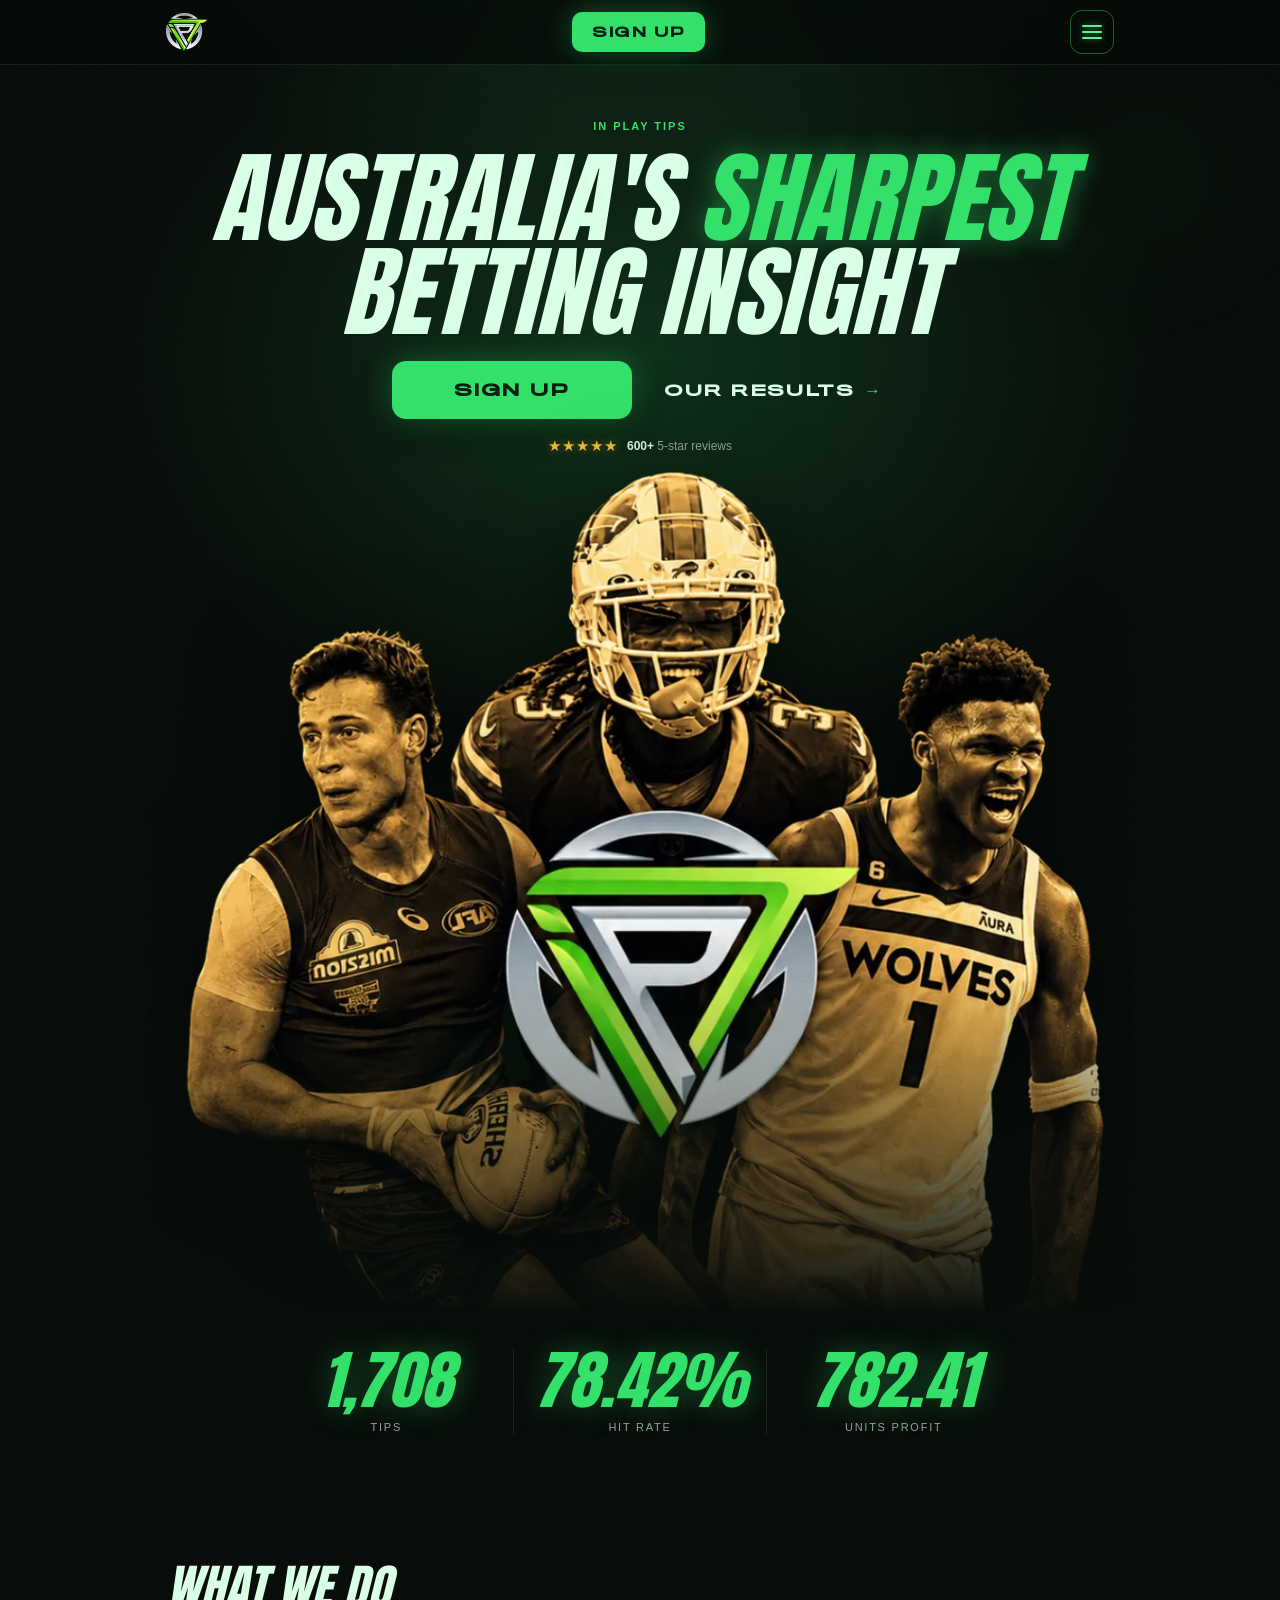
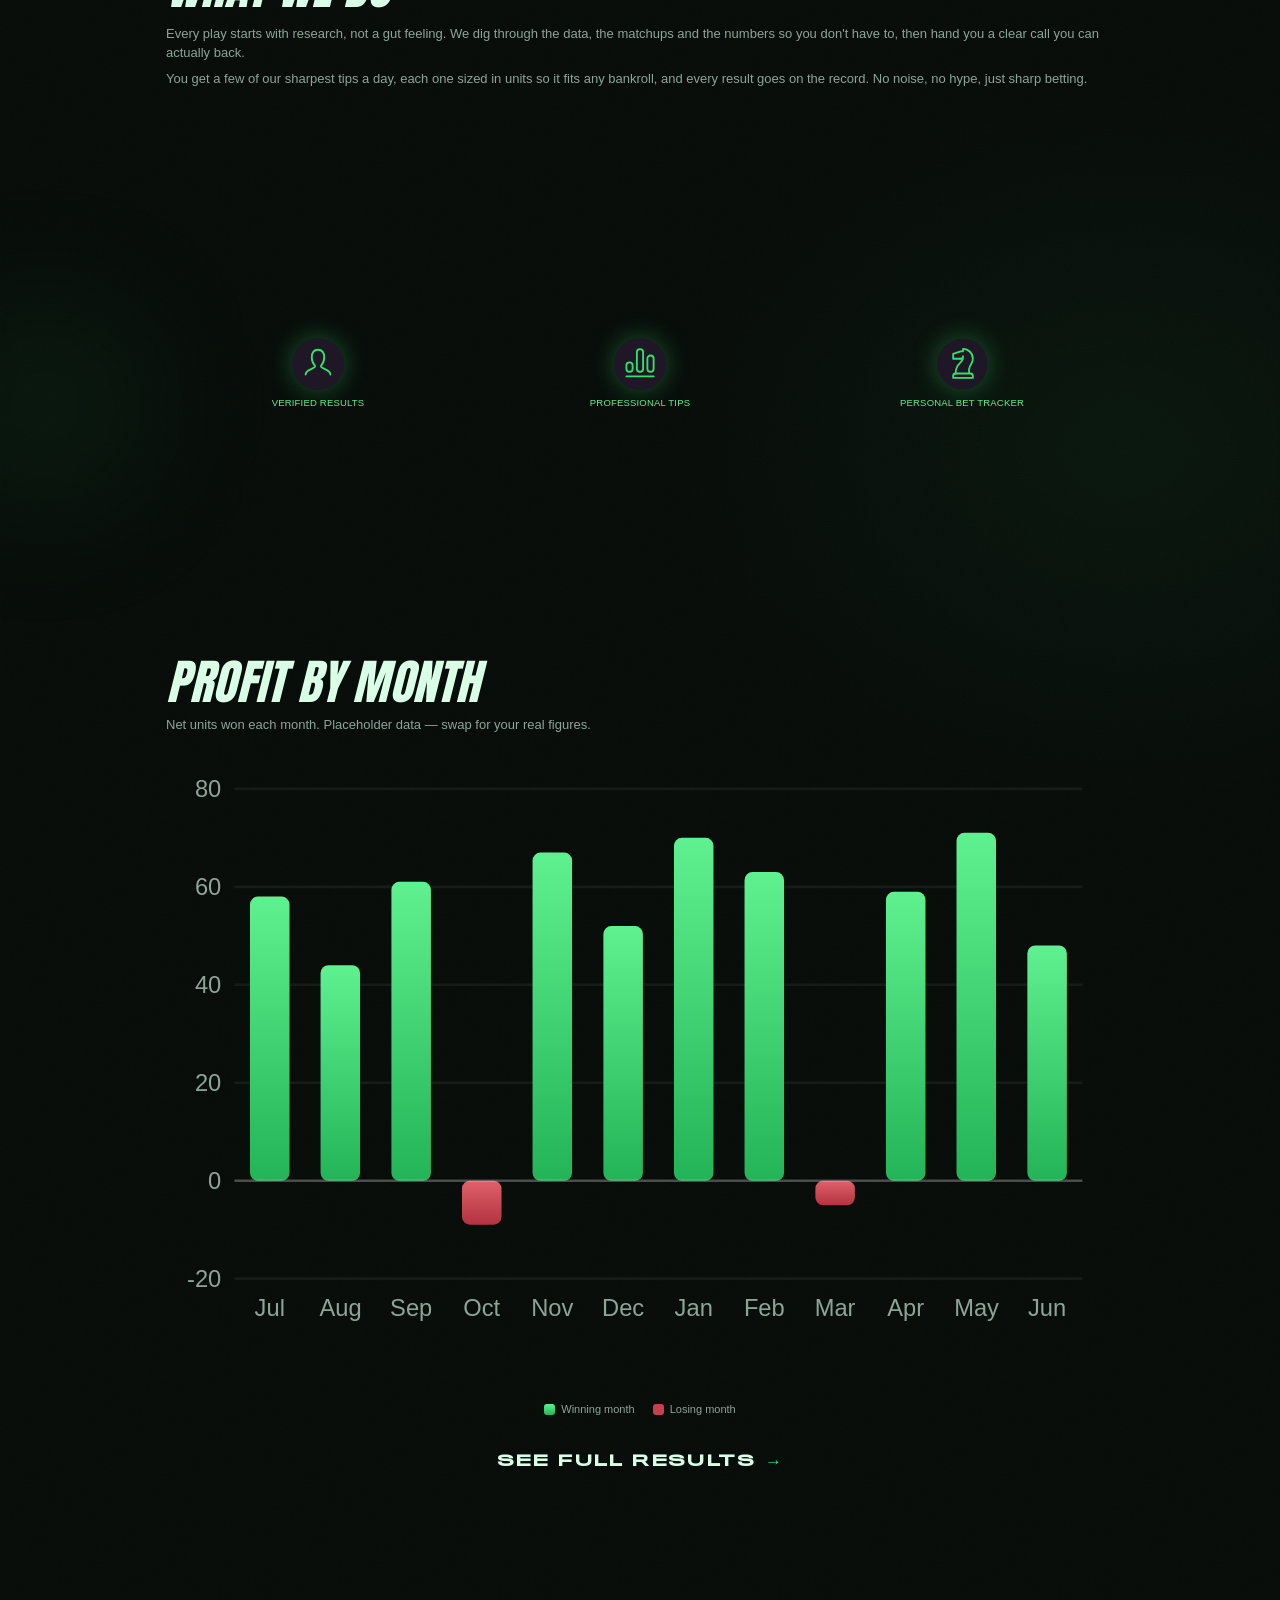
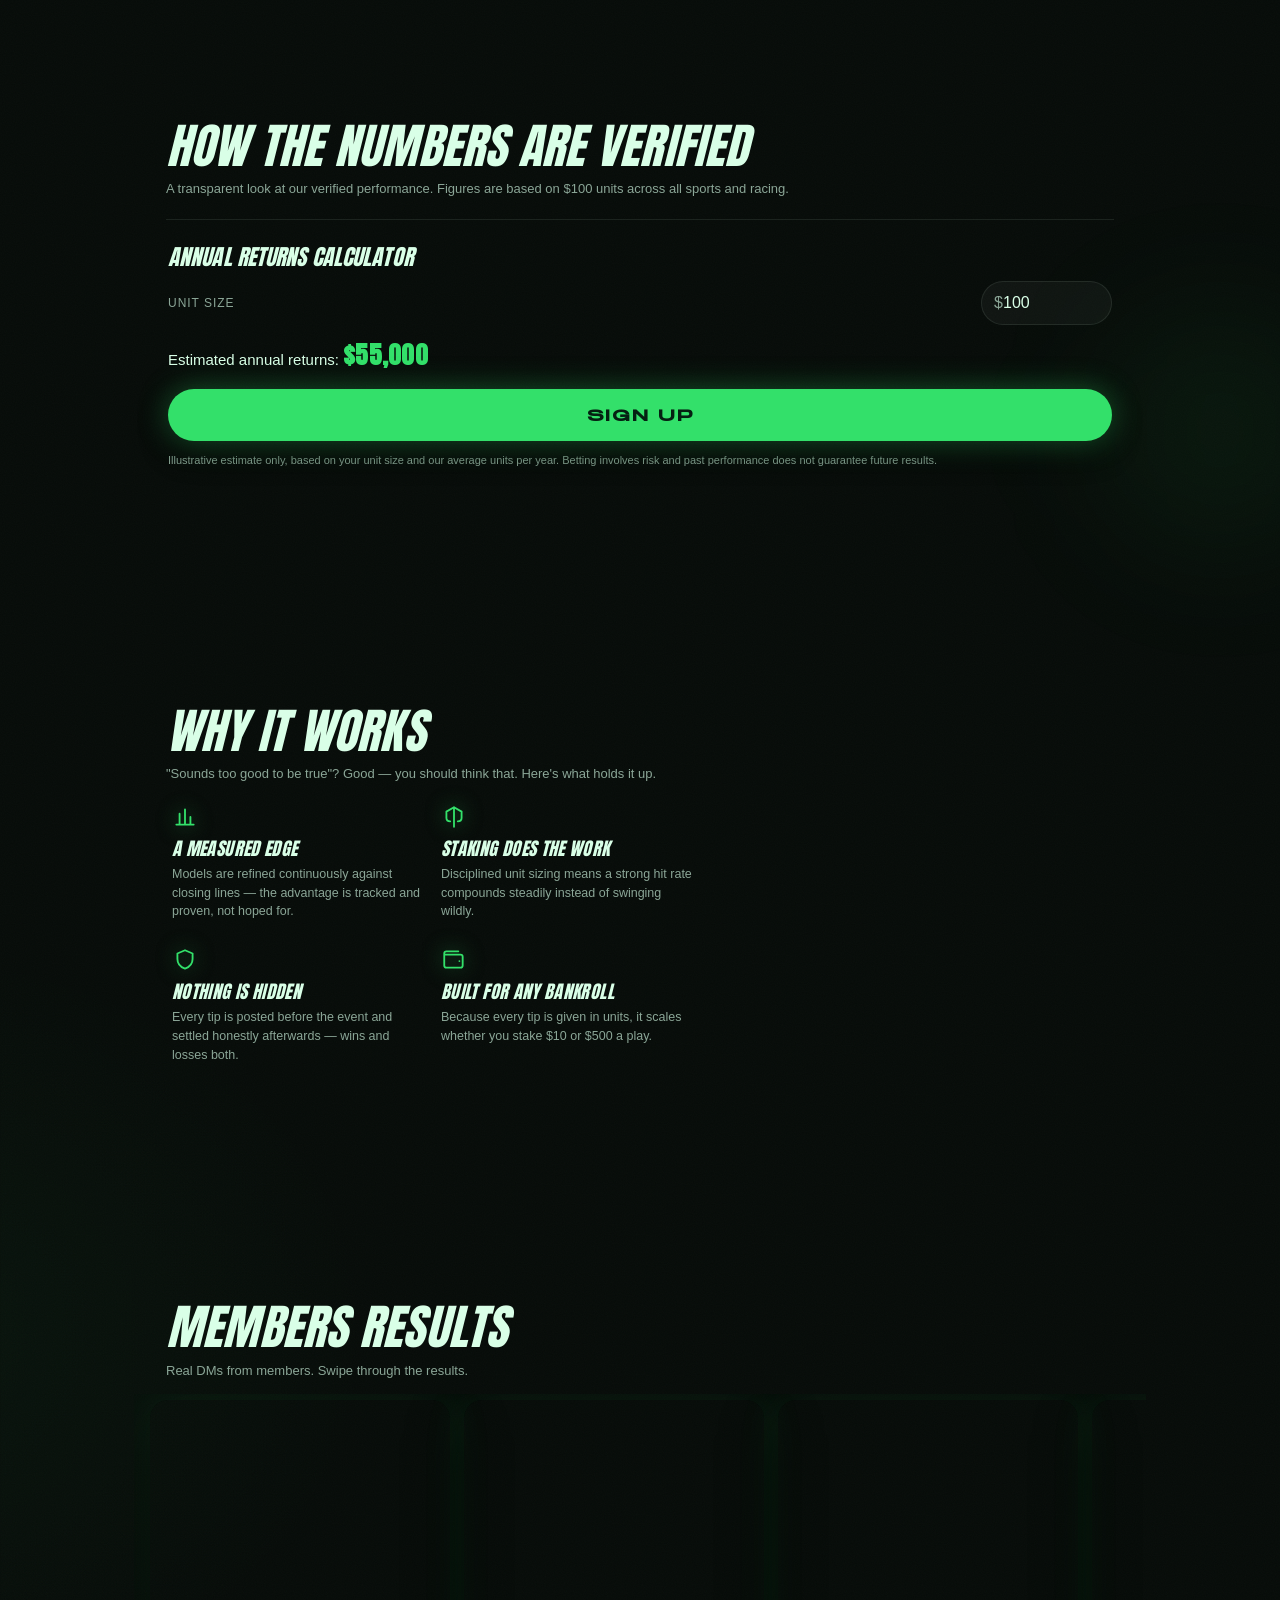
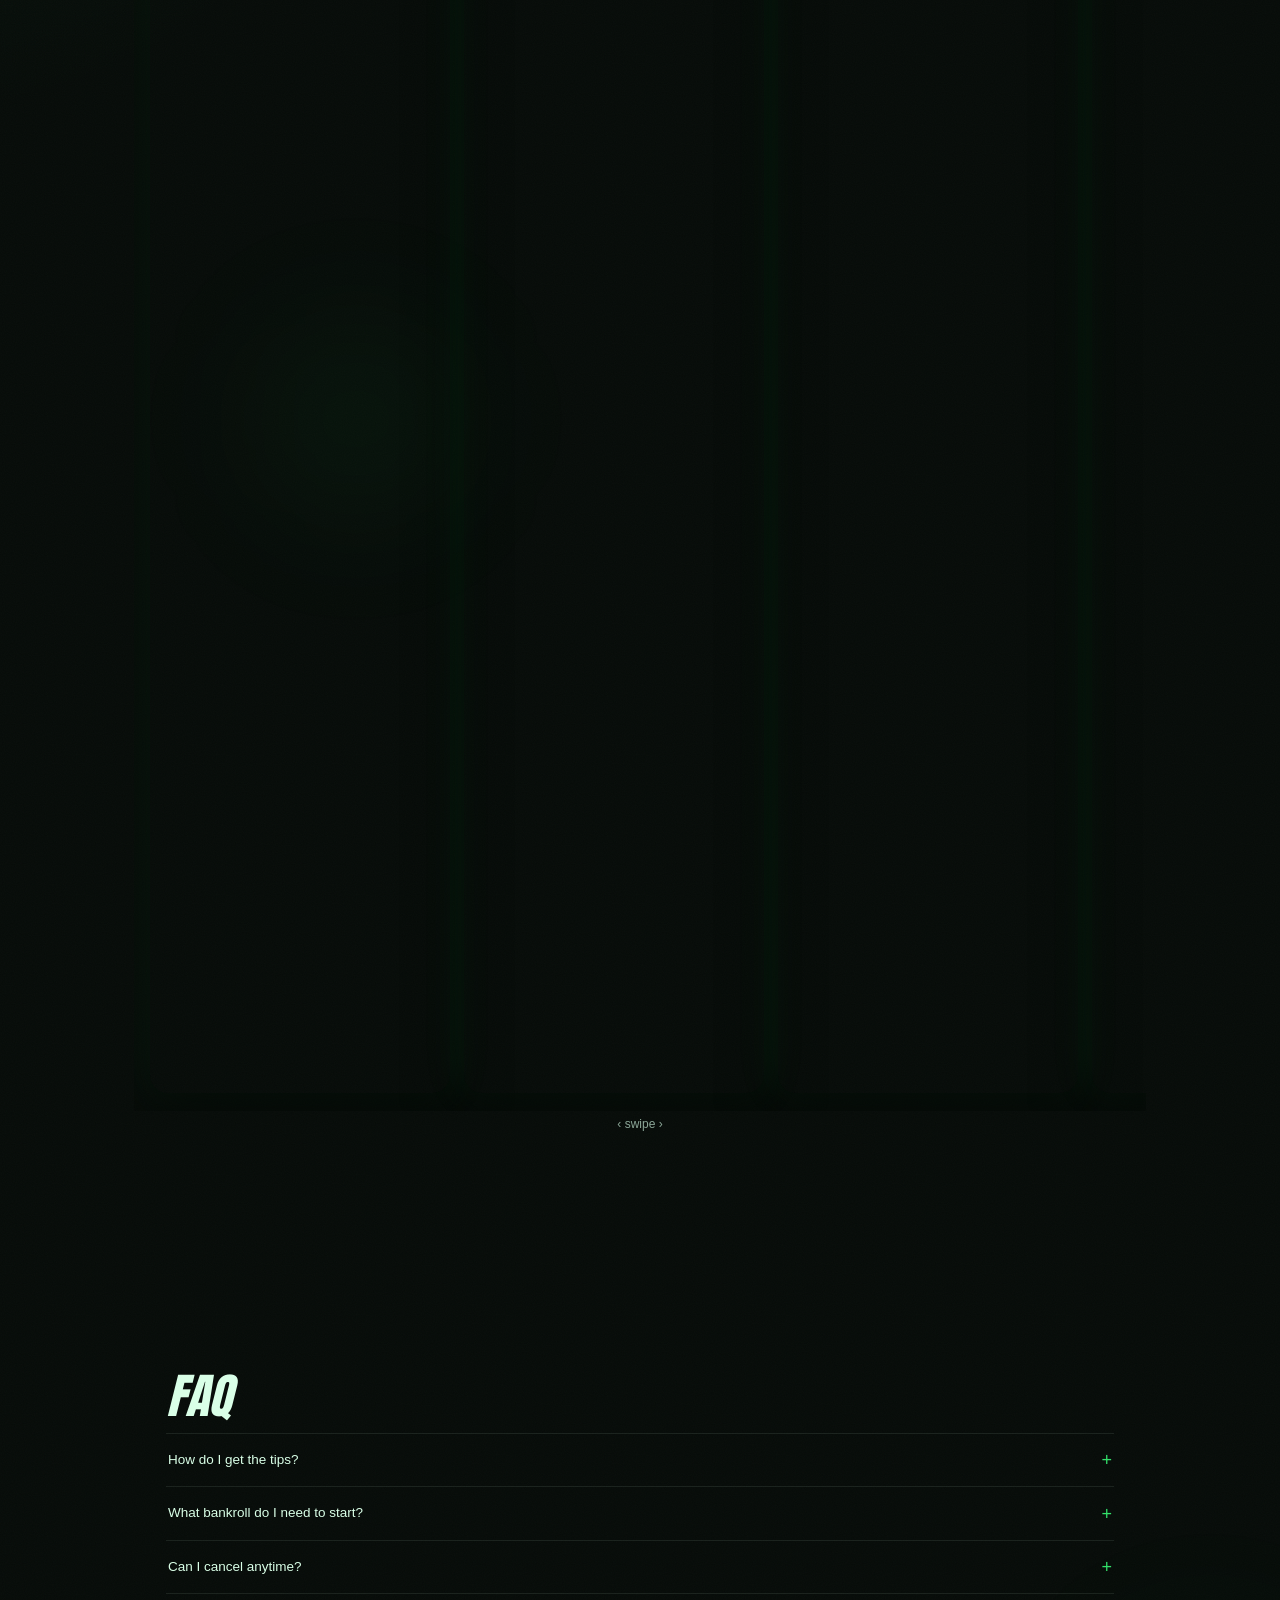
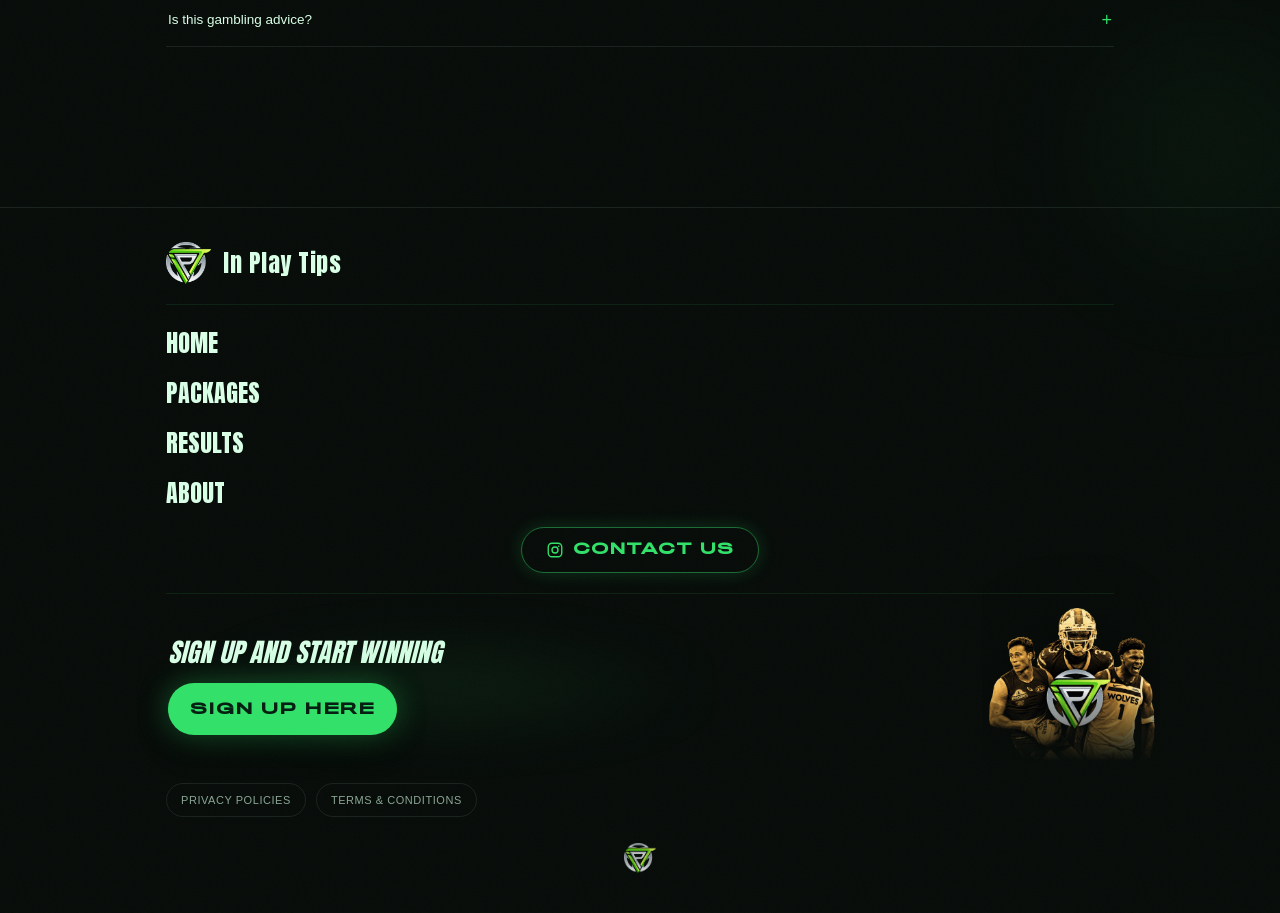
==== commit 84d36e47: "Fade hero and footer CTA graphics into the background (bottom gradient mask)" ====
--- a/index.html
+++ b/index.html
@@ -7,7 +7,7 @@
 <meta http-equiv="Pragma" content="no-cache">
 <meta http-equiv="Expires" content="0">
 <title>In Play Tips — Australia's Sharpest Betting Insight</title>
-<link rel="stylesheet" href="styles.css?v=109">
+<link rel="stylesheet" href="styles.css?v=110">
 <!-- ============================================================
      ANALYTICS  —  REPLACE THE PLACEHOLDER IDS BELOW
      1) Google Analytics 4: swap G-XXXXXXXXXX for your Measurement ID
--- a/styles.css
+++ b/styles.css
@@ -561,7 +561,9 @@
 .hero-players::before{content:"";position:absolute;left:50%;top:58%;transform:translate(-50%,-50%);
   width:110%;height:72%;border-radius:50%;filter:blur(46px);pointer-events:none;
   background:radial-gradient(closest-side,rgba(var(--gold-rgb),.15),transparent 72%)}
-.hero-players .hero-comp{position:relative;filter:drop-shadow(0 30px 50px rgba(0,0,0,.55))}
+.hero-players .hero-comp{position:relative;filter:drop-shadow(0 30px 50px rgba(0,0,0,.55));
+  -webkit-mask:linear-gradient(180deg,#000 72%,rgba(0,0,0,.4) 88%,transparent 100%);
+  mask:linear-gradient(180deg,#000 72%,rgba(0,0,0,.4) 88%,transparent 100%)}
 .hero-inner .rating{margin-top:16px}
 
 /* ---- Buttons: solid neon pill primary, text-link secondary ---- */
@@ -644,7 +646,9 @@
 .cta{background:none;border:0;border-radius:0;overflow:visible;padding:26px 2px;position:relative}
 .cta::before{content:"";position:absolute;left:-10%;top:0;width:80%;height:100%;pointer-events:none;
   background:radial-gradient(closest-side,rgba(var(--gold-rgb),.10),transparent 72%);filter:blur(30px)}
-.cta-graphic{filter:drop-shadow(0 18px 34px rgba(0,0,0,.5))}
+.cta-graphic{filter:drop-shadow(0 18px 34px rgba(0,0,0,.5));
+  -webkit-mask:linear-gradient(180deg,#000 70%,rgba(0,0,0,.35) 88%,transparent 100%);
+  mask:linear-gradient(180deg,#000 70%,rgba(0,0,0,.35) 88%,transparent 100%)}
 .legal a{background:none;border:1px solid var(--hairline)}
 
 /* ---- About/Results intro: open editorial hero ---- */
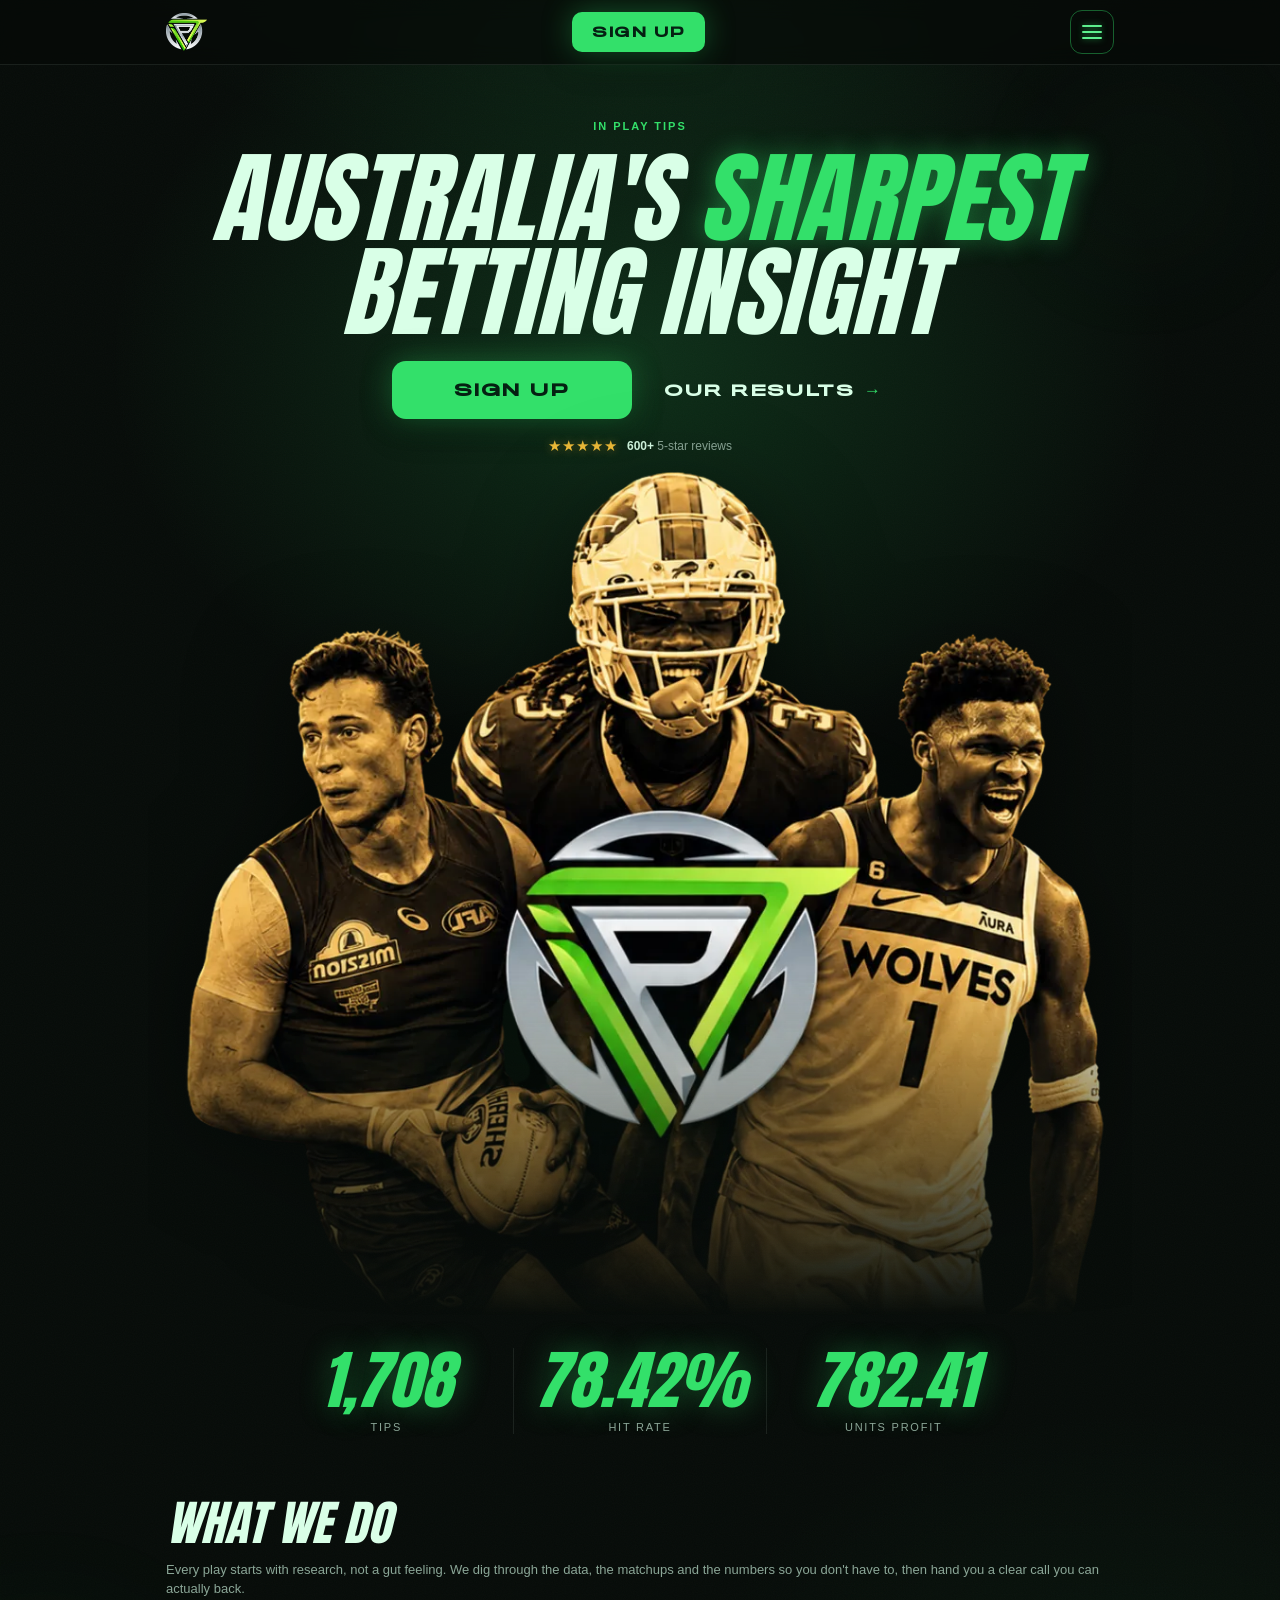
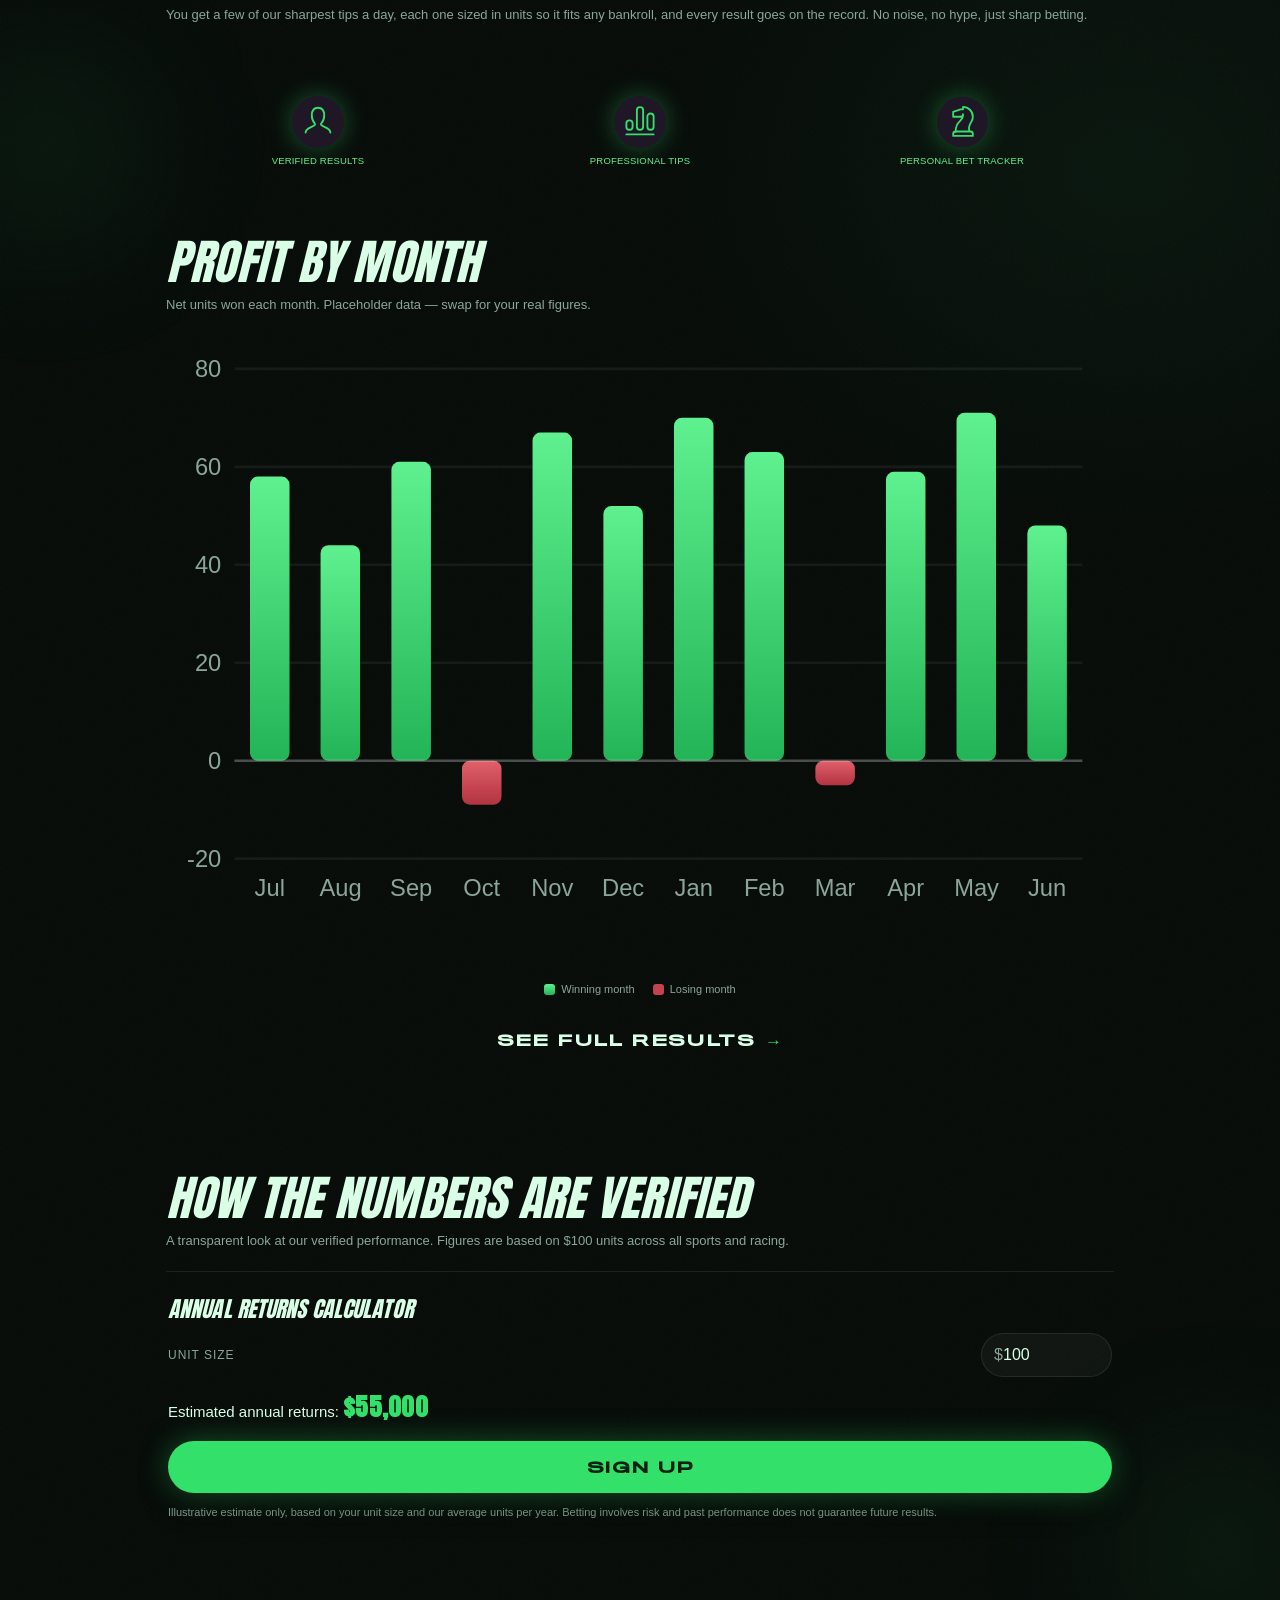
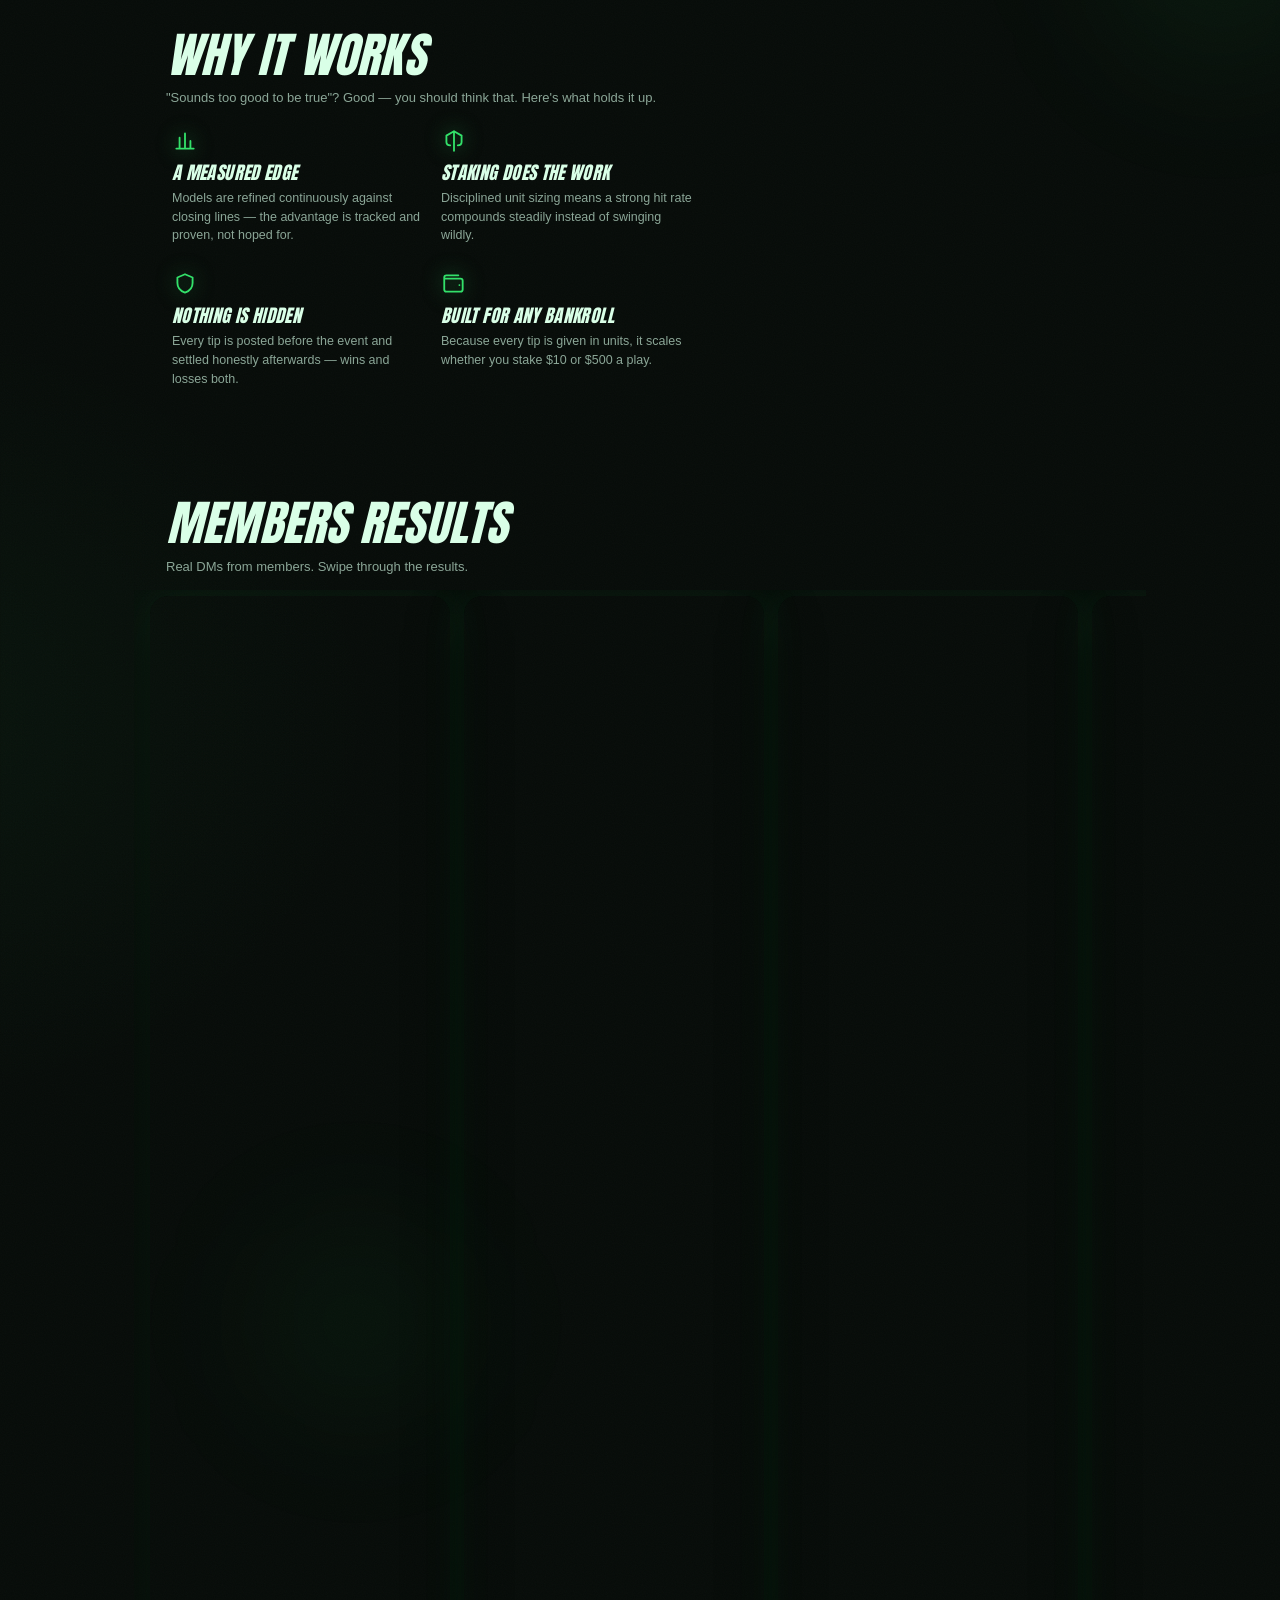
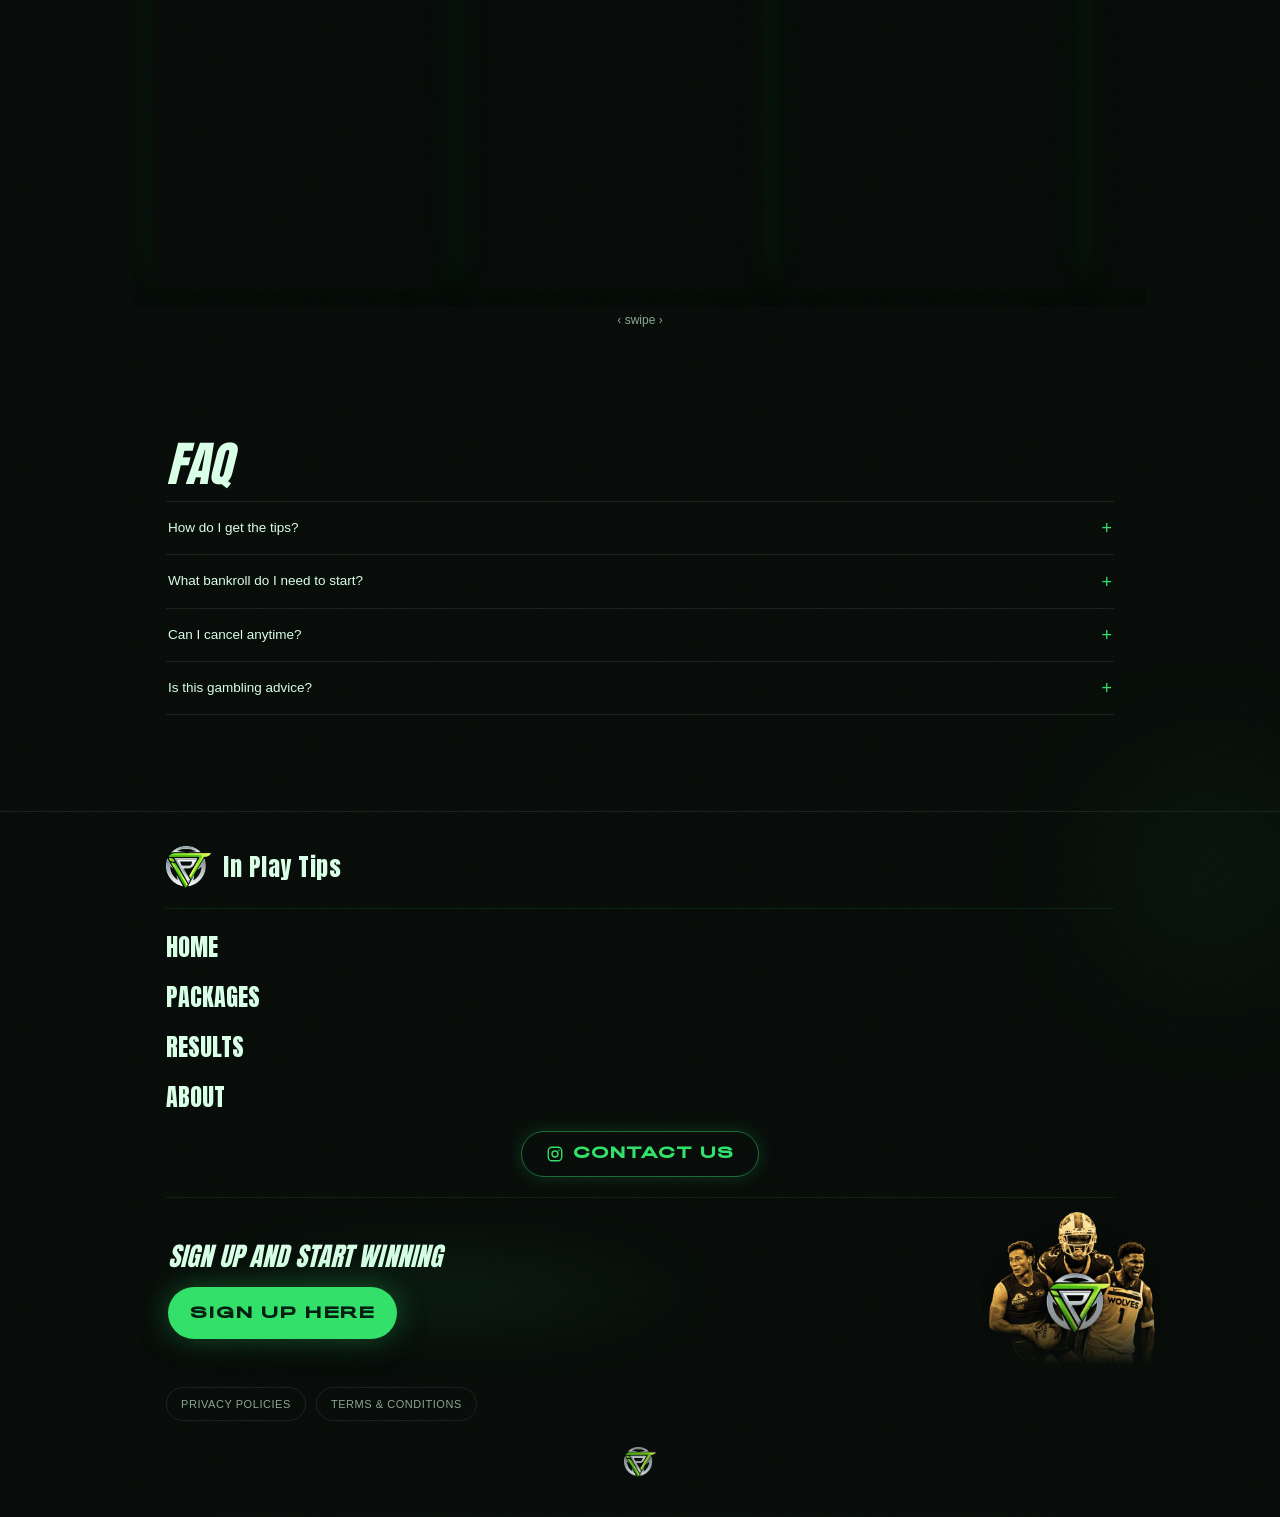
==== commit 4341aff1: "Tighten vertical rhythm: section padding 30px mobile / 56px desktop, collapse feature-row section" ====
--- a/index.html
+++ b/index.html
@@ -7,7 +7,7 @@
 <meta http-equiv="Pragma" content="no-cache">
 <meta http-equiv="Expires" content="0">
 <title>In Play Tips — Australia's Sharpest Betting Insight</title>
-<link rel="stylesheet" href="styles.css?v=110">
+<link rel="stylesheet" href="styles.css?v=112">
 <!-- ============================================================
      ANALYTICS  —  REPLACE THE PLACEHOLDER IDS BELOW
      1) Google Analytics 4: swap G-XXXXXXXXXX for your Measurement ID
--- a/styles.css
+++ b/styles.css
@@ -544,9 +544,11 @@
 .eyebrow{color:var(--gold);font-weight:700}
 
 /* ---- Section rhythm: whitespace instead of dividers ---- */
-section{padding:56px 0}
+section{padding:30px 0}
+section:has(.features){padding:6px 0}
+.features{margin:0}
 #performance,.skeptical,#packages,.faq-section,.values-sec{border-top:0}
-.values-sec{padding-top:56px}
+.values-sec{padding-top:30px}
 .footer{border-top:1px solid var(--hairline);background:none;margin-top:40px}
 
 /* ---- HERO: no container, typography + glow carry it ---- */
@@ -670,8 +672,8 @@
 
 /* ---- Desktop scale-up: editorial spacing + bigger type ---- */
 @media(min-width:760px){
-  section{padding:120px 0}
-  .values-sec{padding-top:120px}
+  section{padding:56px 0}
+  .values-sec{padding-top:56px}
   .hero h1{font-size:100px}
   .hero-btns{gap:26px;align-items:center}
   .hero-btns .btn-ghost{min-width:0;margin:0}
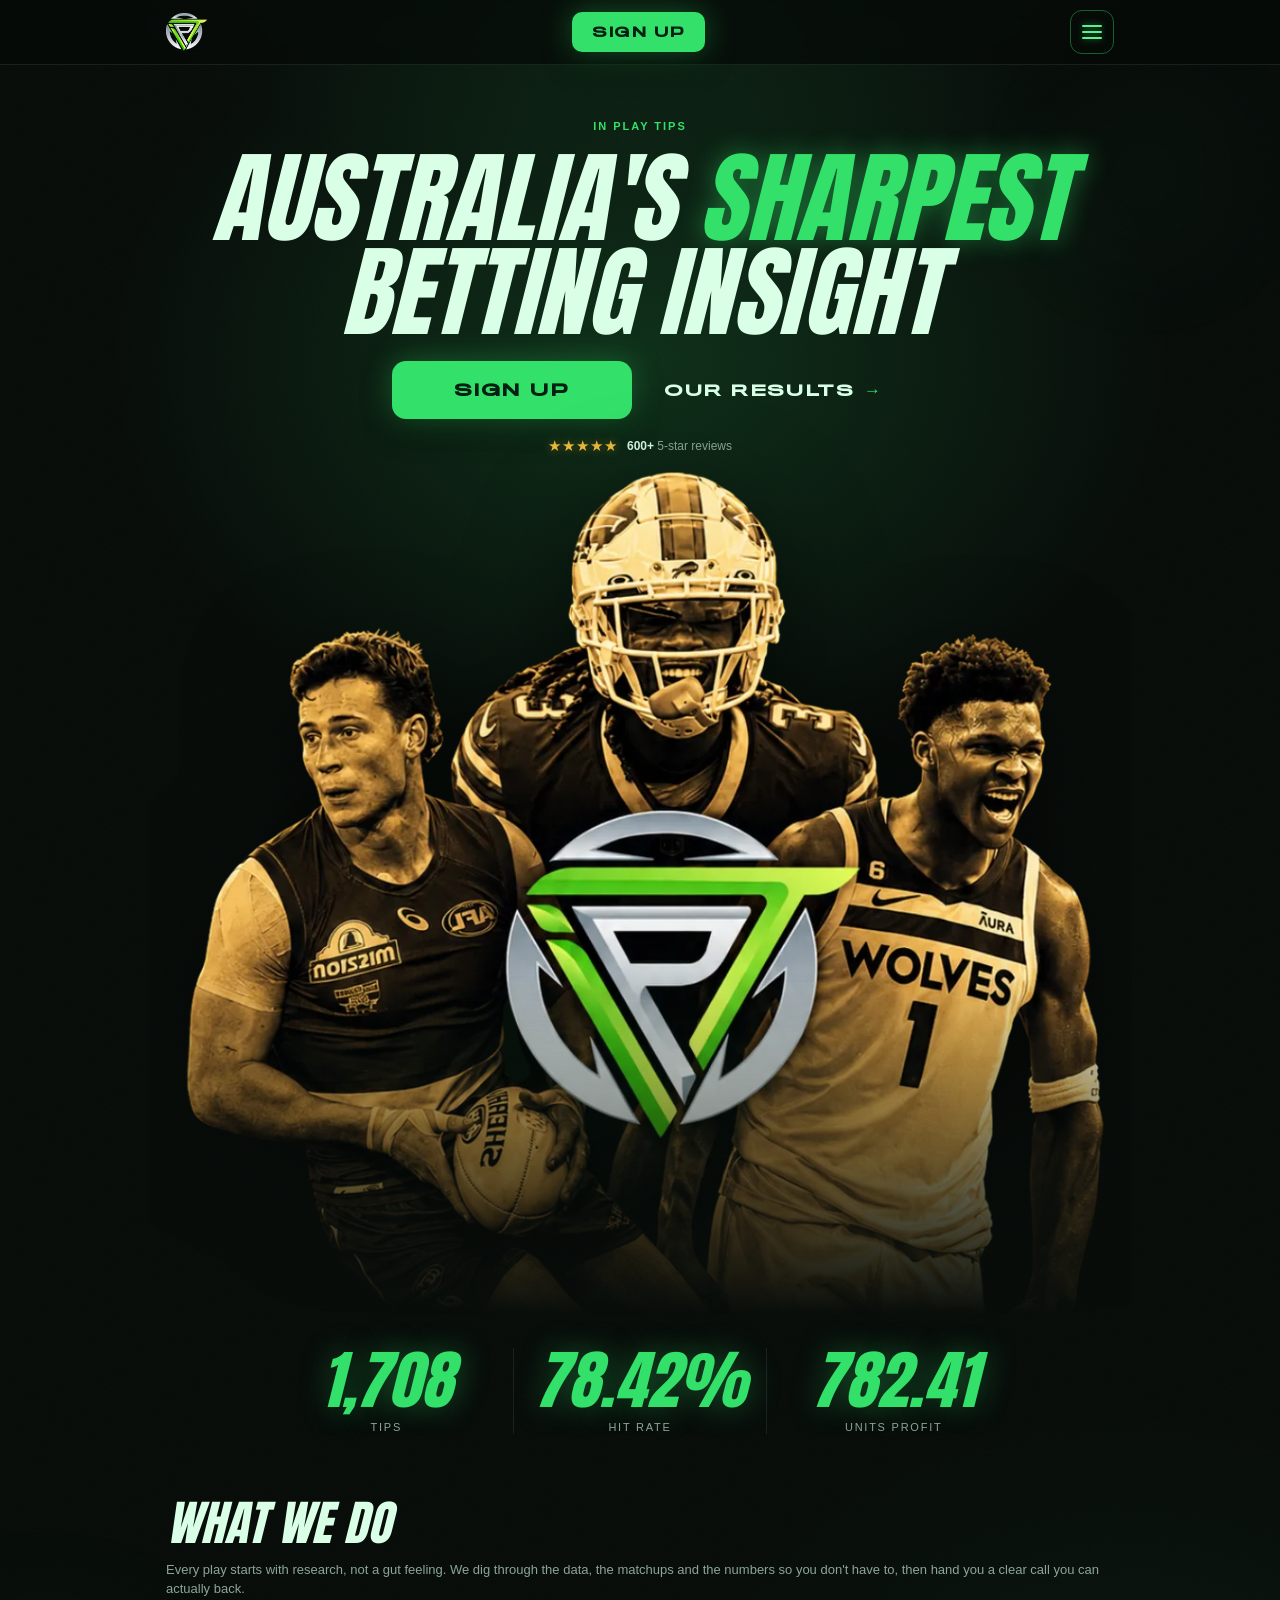
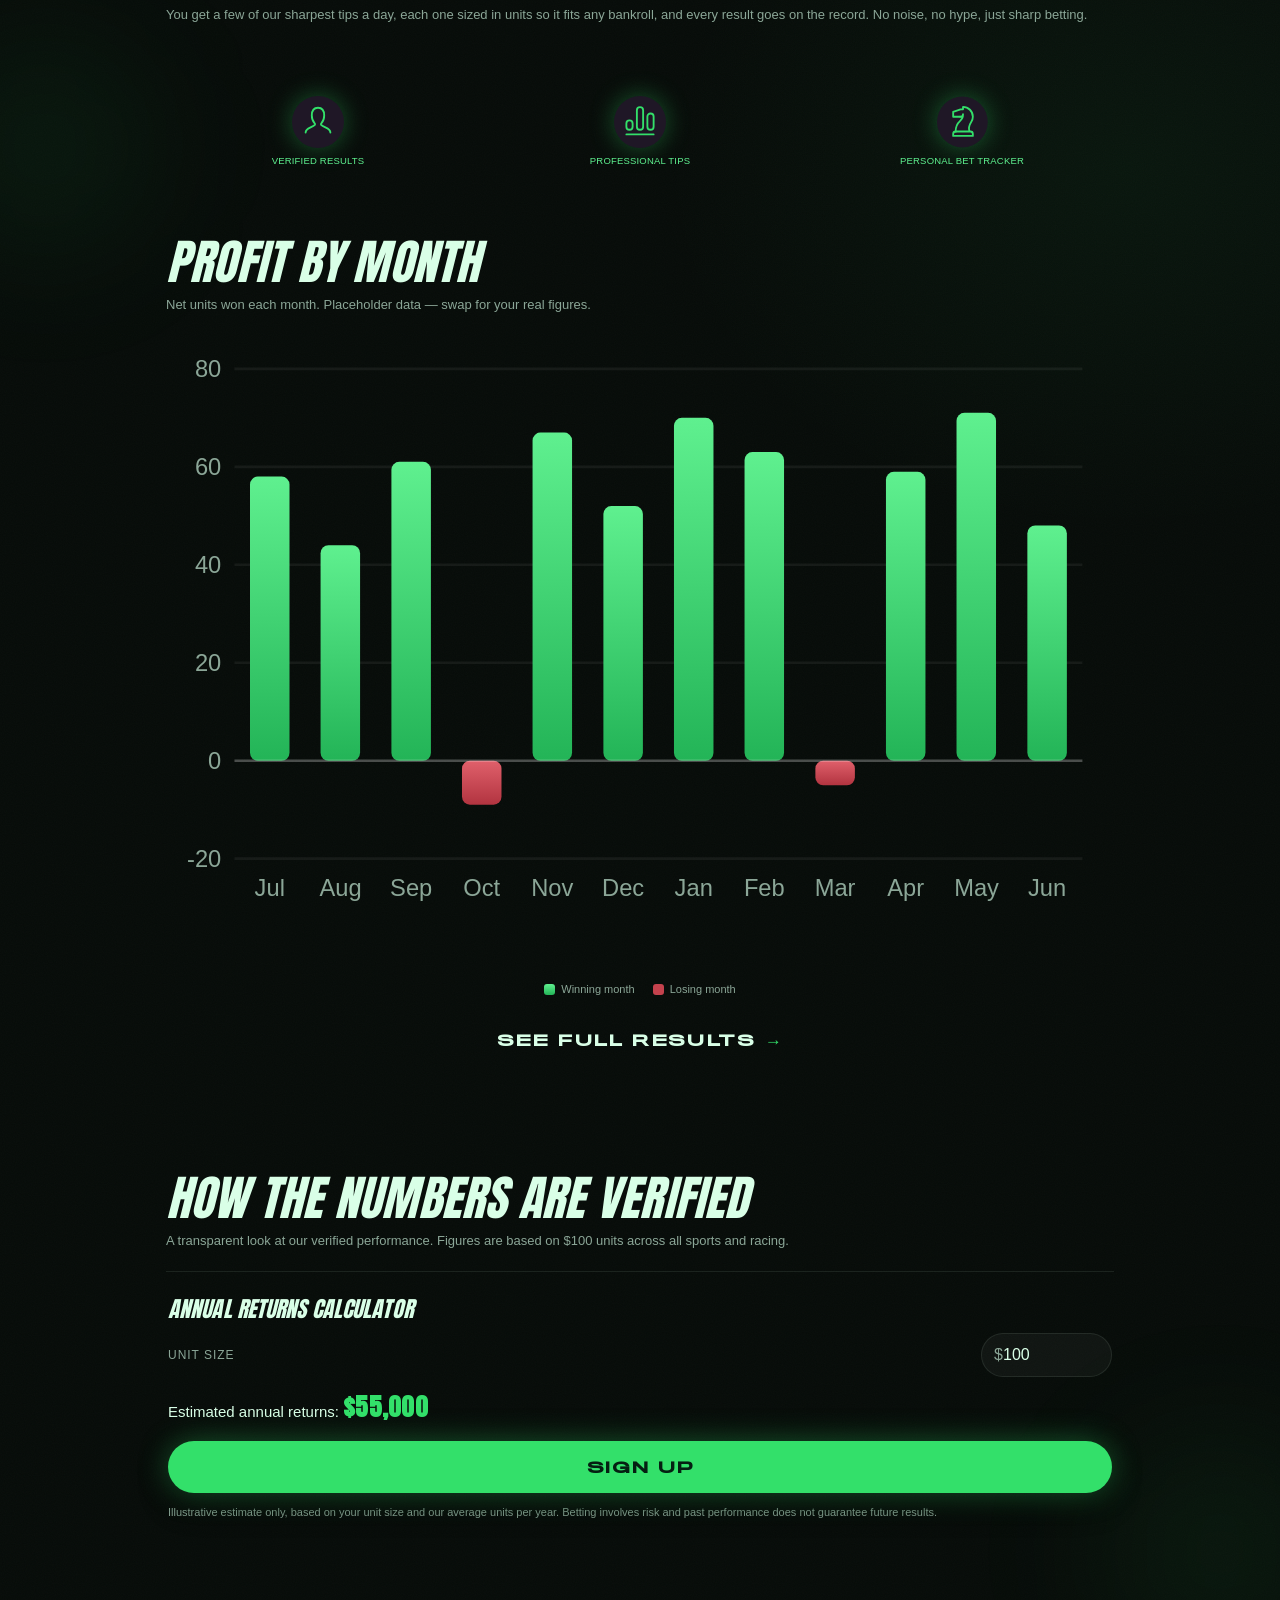
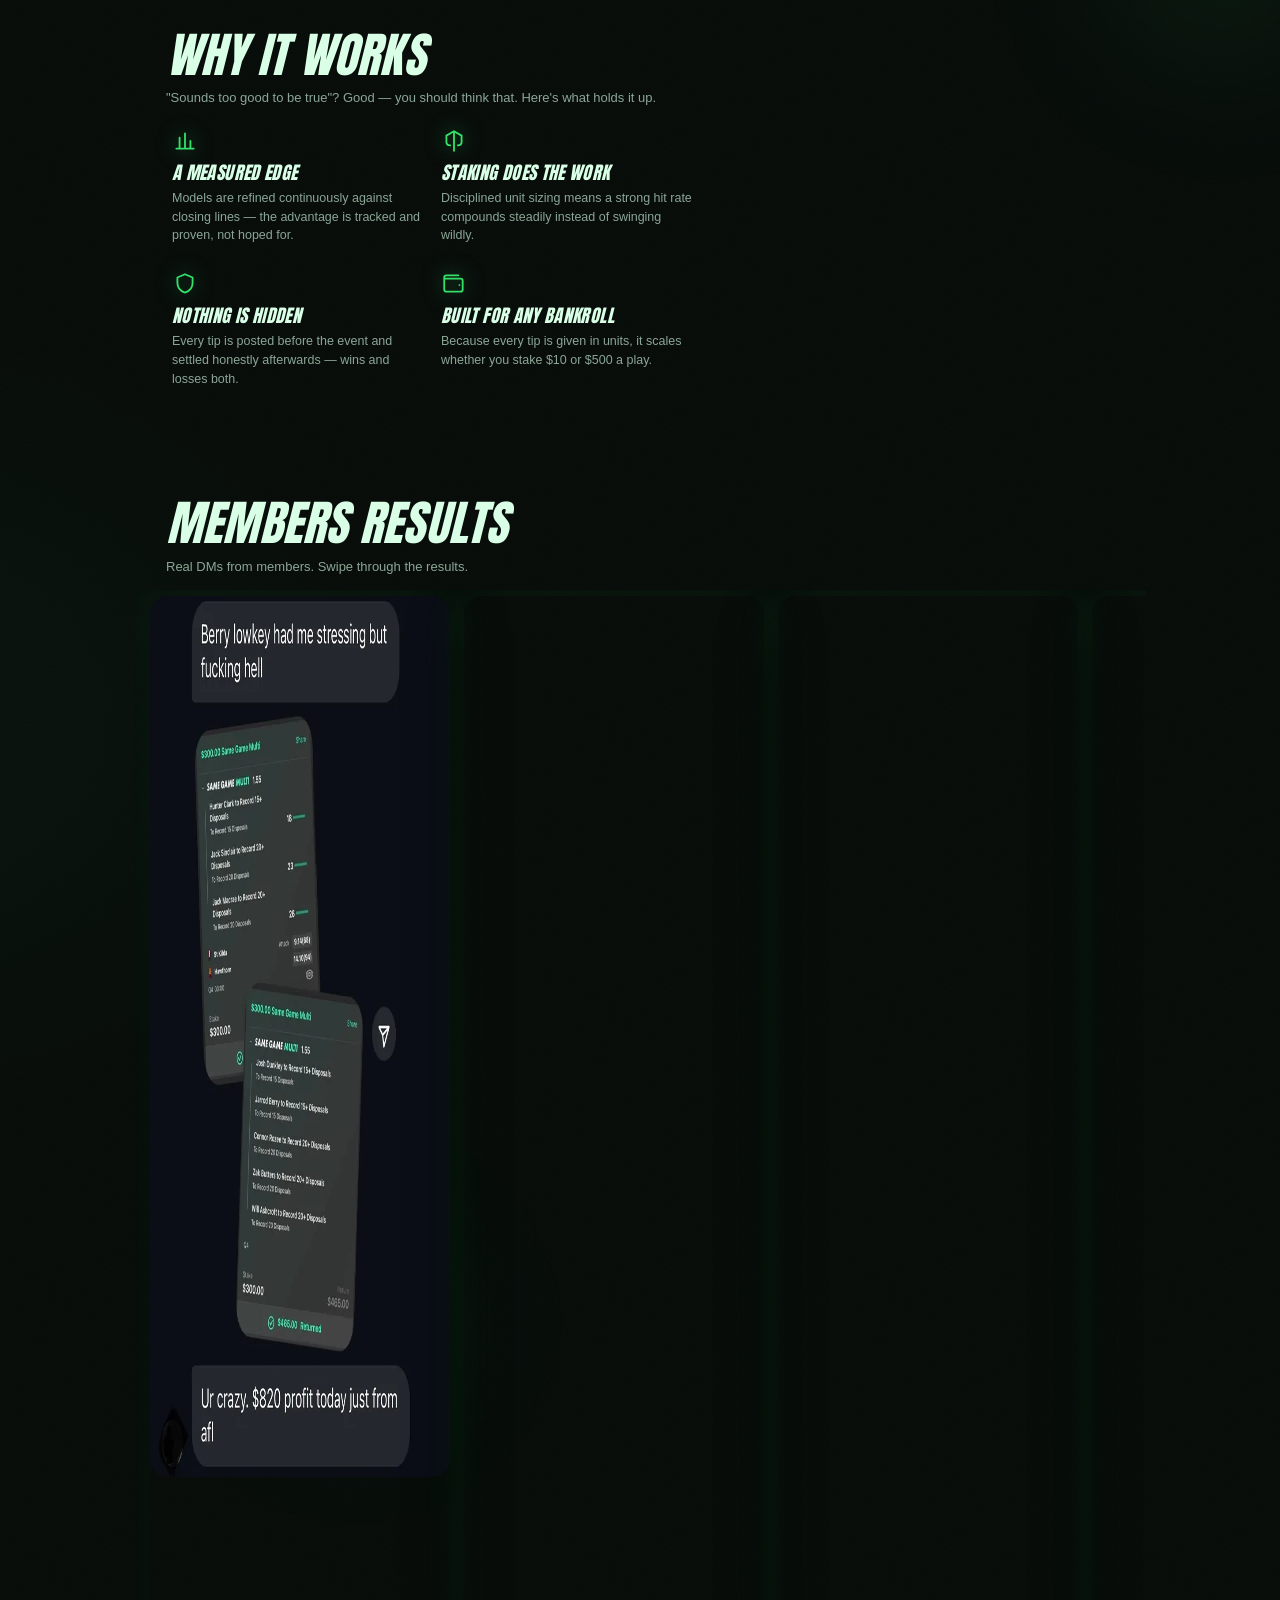
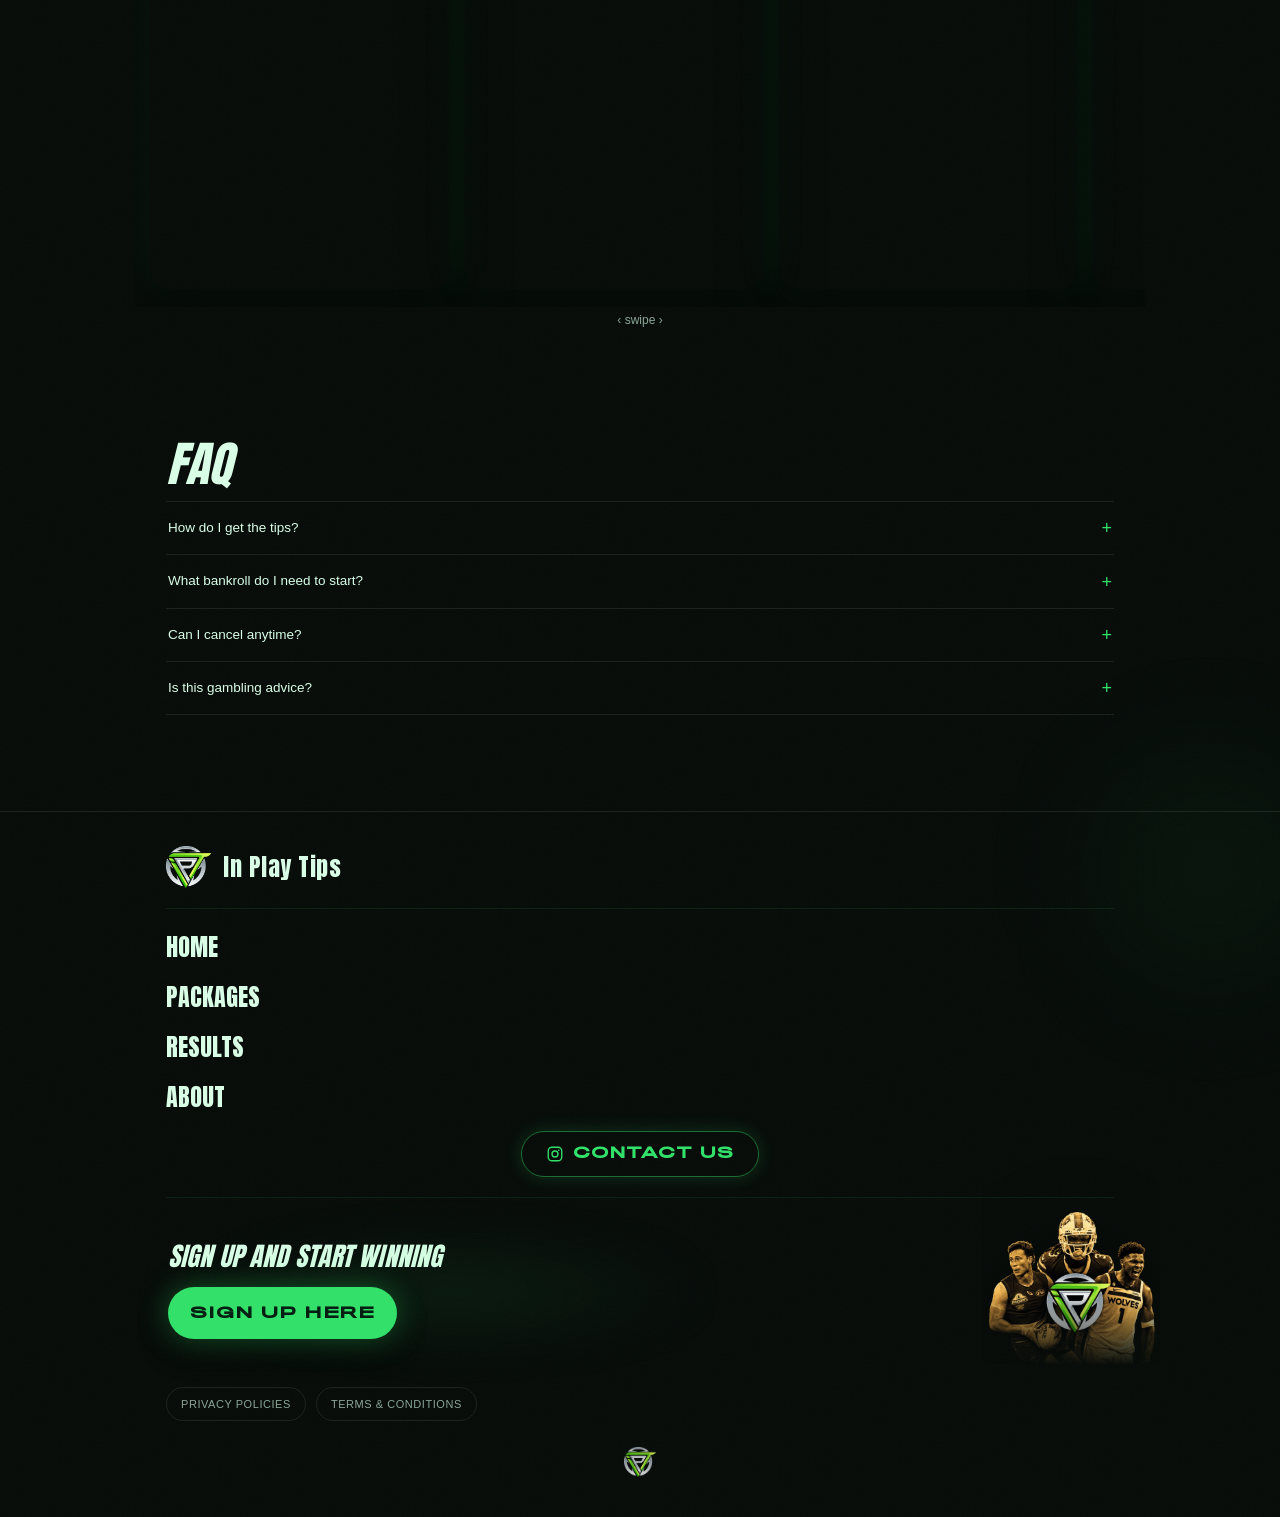
==== commit 9fa3e1d6: "Lock page horizontally on mobile: overflow-x clip on html+body (was only on body, ineffective on iOS" ====
--- a/index.html
+++ b/index.html
@@ -7,7 +7,7 @@
 <meta http-equiv="Pragma" content="no-cache">
 <meta http-equiv="Expires" content="0">
 <title>In Play Tips — Australia's Sharpest Betting Insight</title>
-<link rel="stylesheet" href="styles.css?v=112">
+<link rel="stylesheet" href="styles.css?v=113">
 <!-- ============================================================
      ANALYTICS  —  REPLACE THE PLACEHOLDER IDS BELOW
      1) Google Analytics 4: swap G-XXXXXXXXXX for your Measurement ID
--- a/styles.css
+++ b/styles.css
@@ -522,6 +522,9 @@
    not boxes. Overrides the card system above.
    ============================================================ */
 
+/* ---- Lock page horizontally: no side-to-side panning on mobile ---- */
+html,body{overflow-x:clip;max-width:100%}
+@supports not (overflow:clip){html,body{overflow-x:hidden}}
 /* ---- Atmosphere: layered emerald glow + grain, no visible edges ---- */
 body{background:
   radial-gradient(900px 520px at 50% -120px, rgba(51,224,106,.11), transparent 62%),
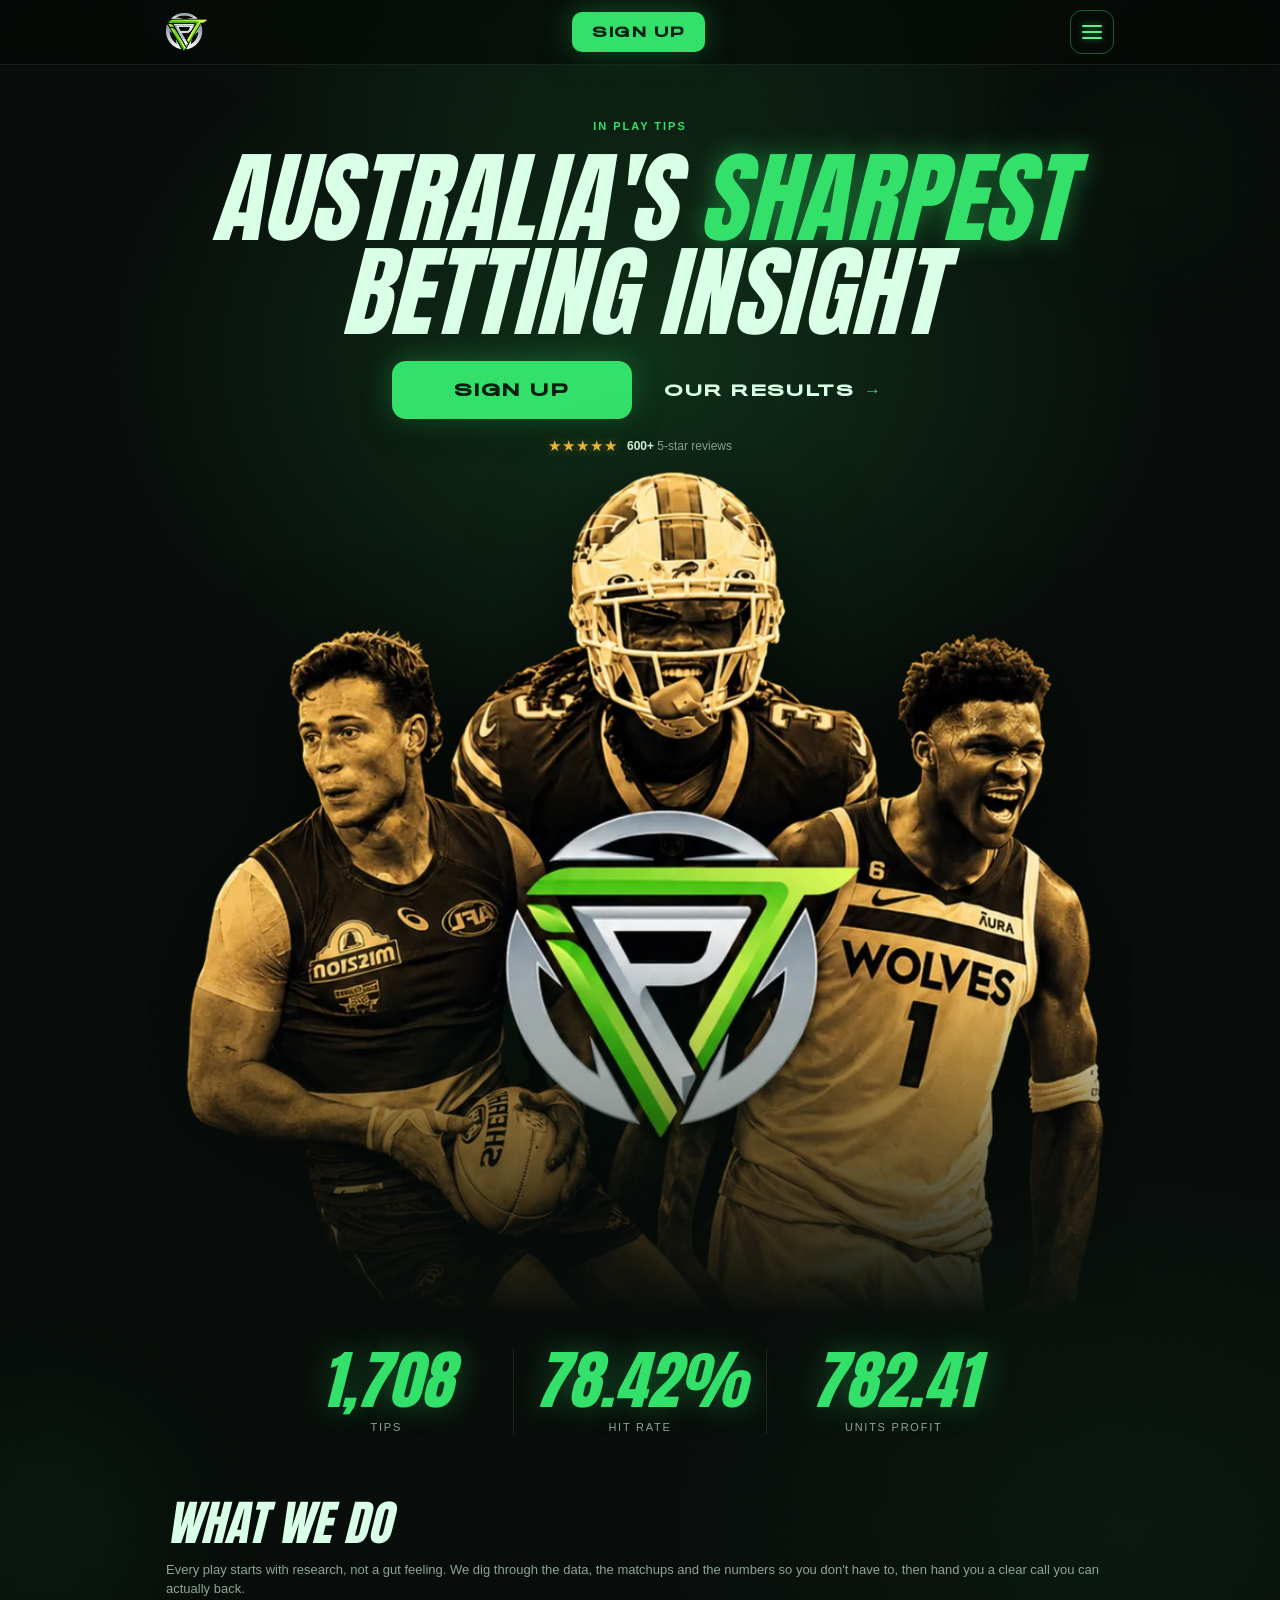
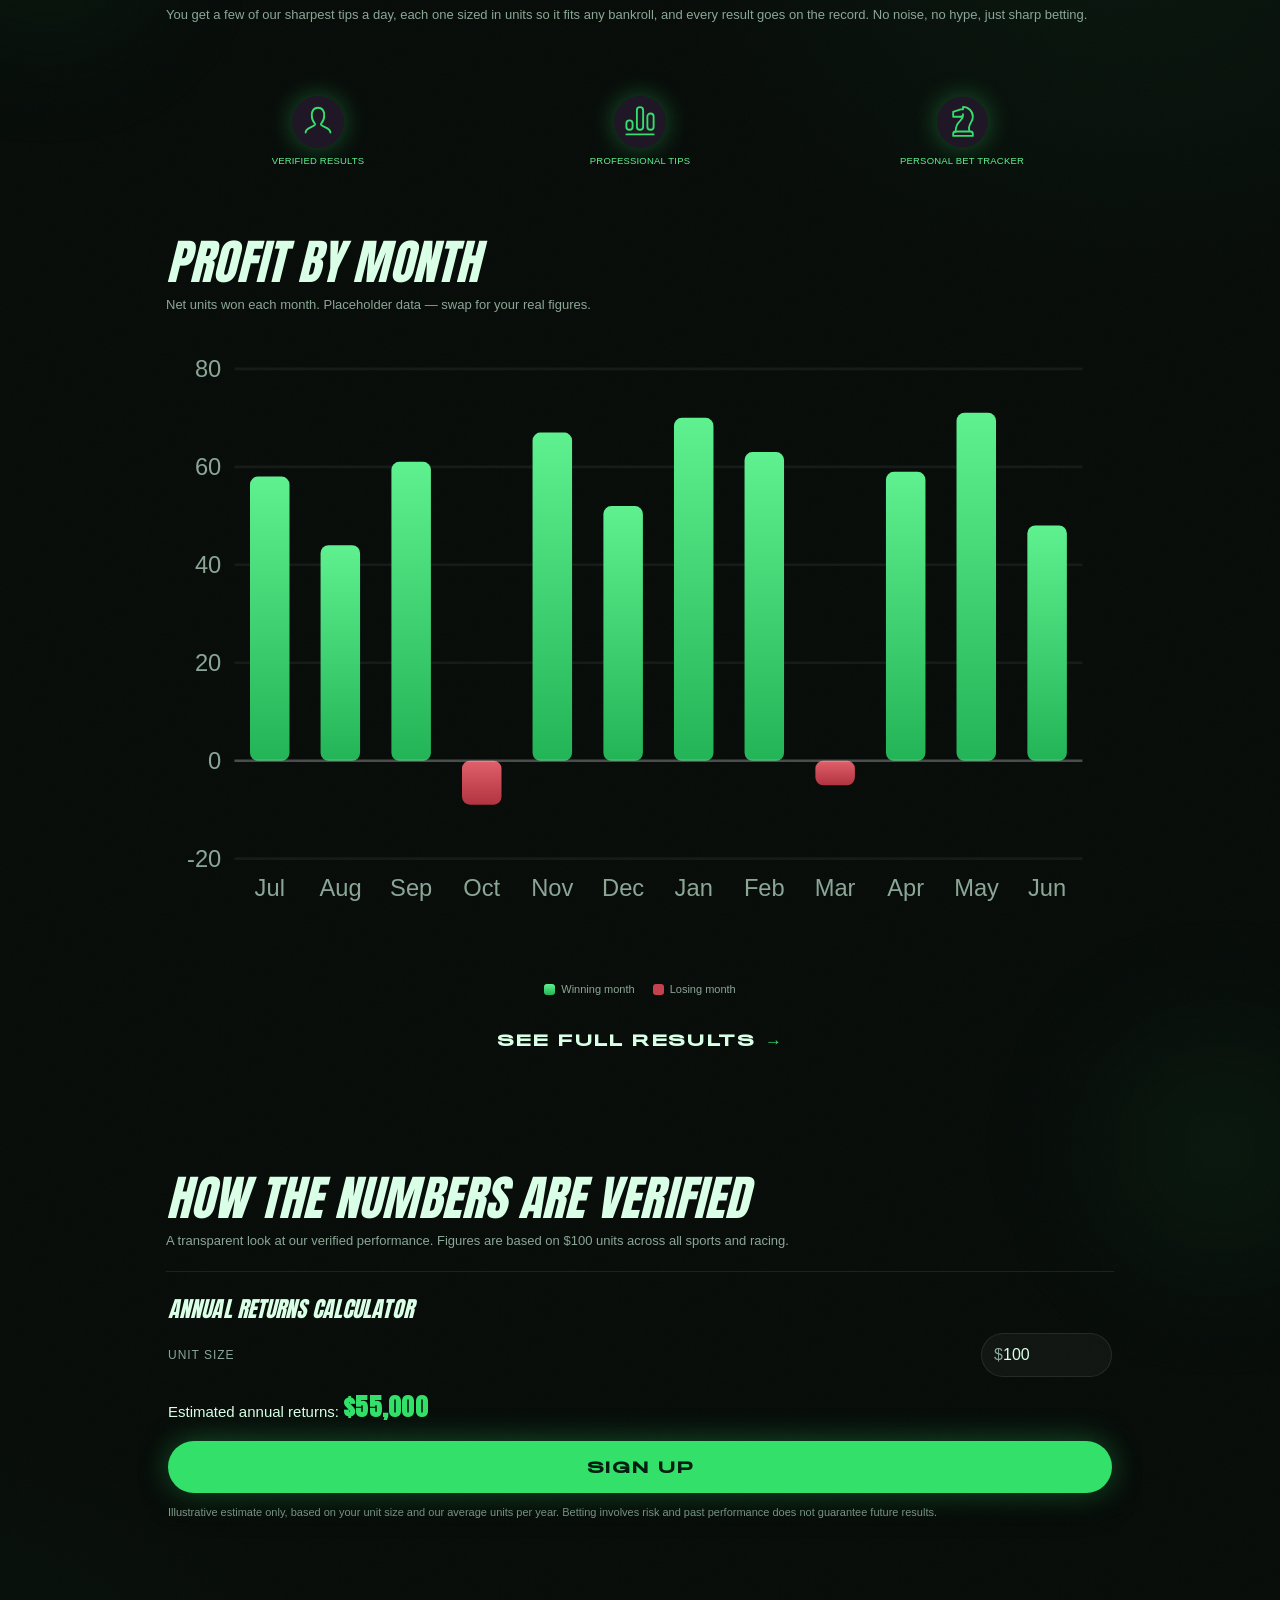
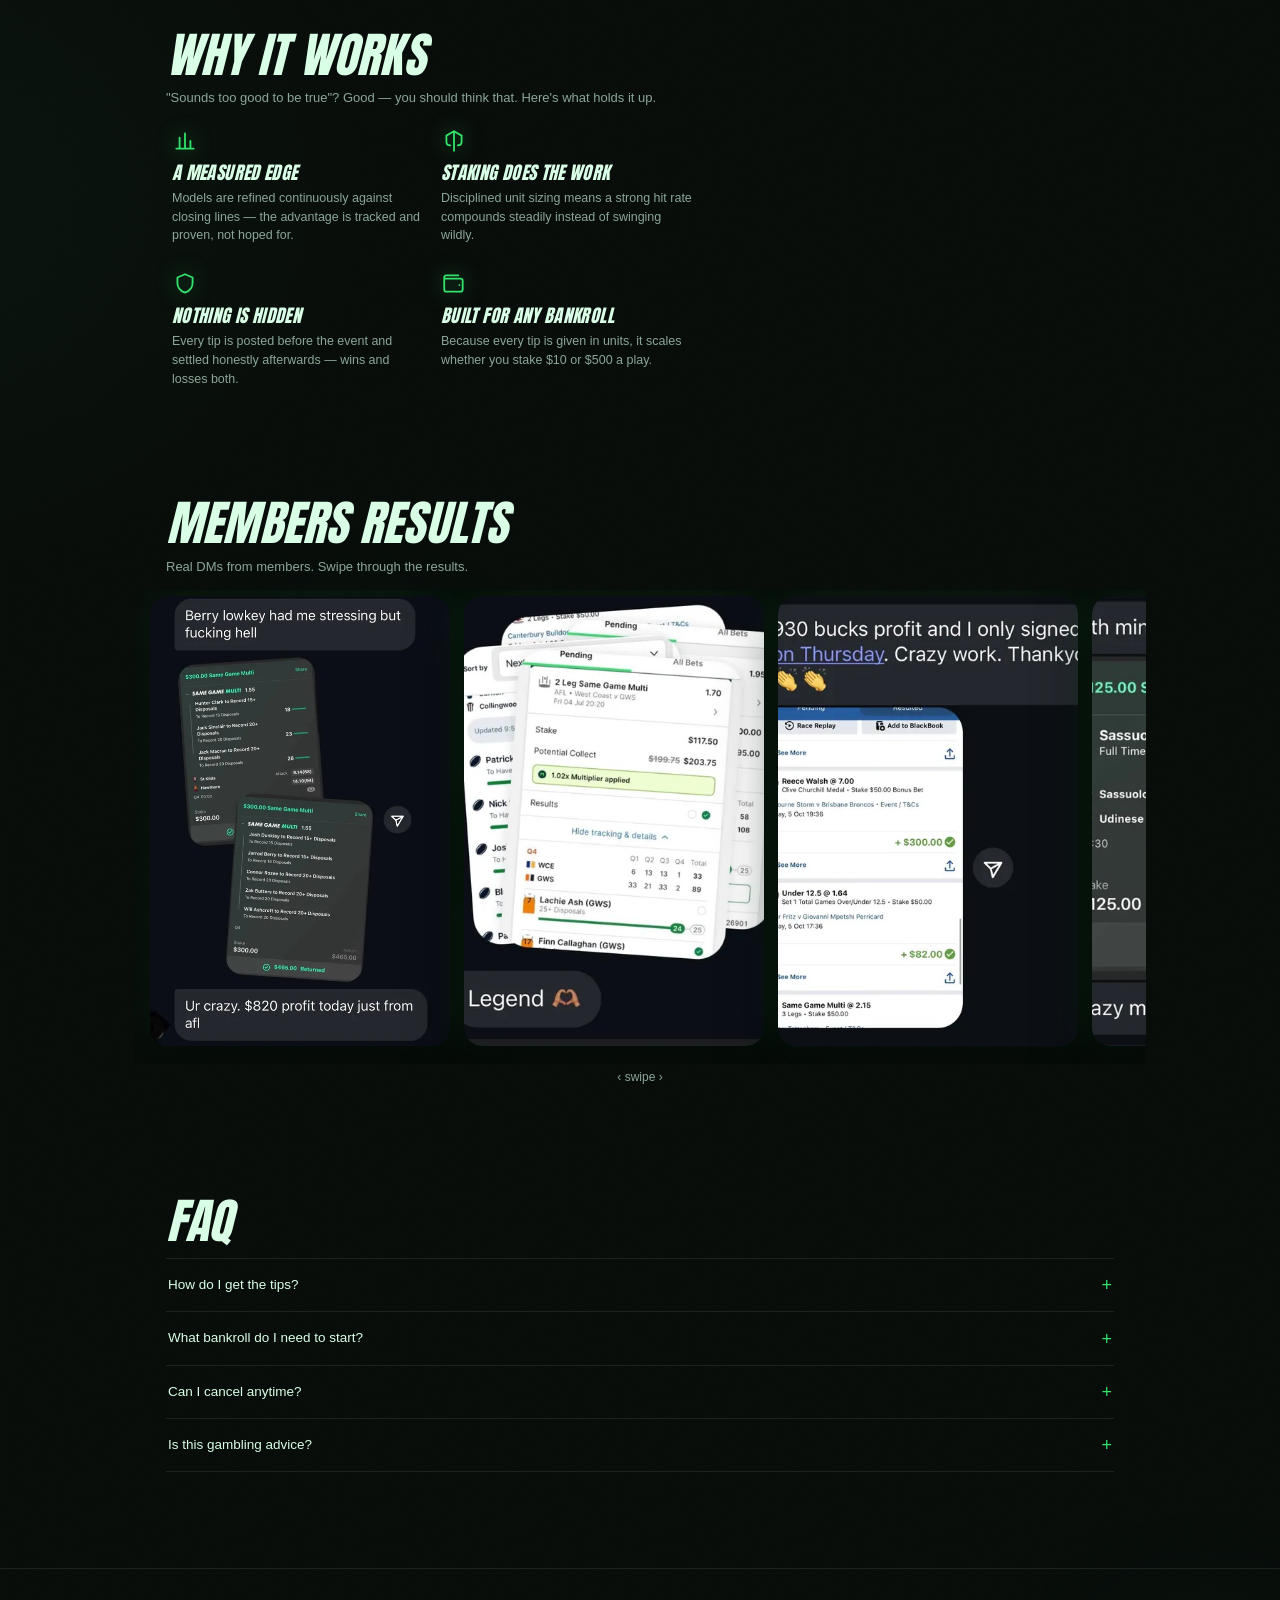
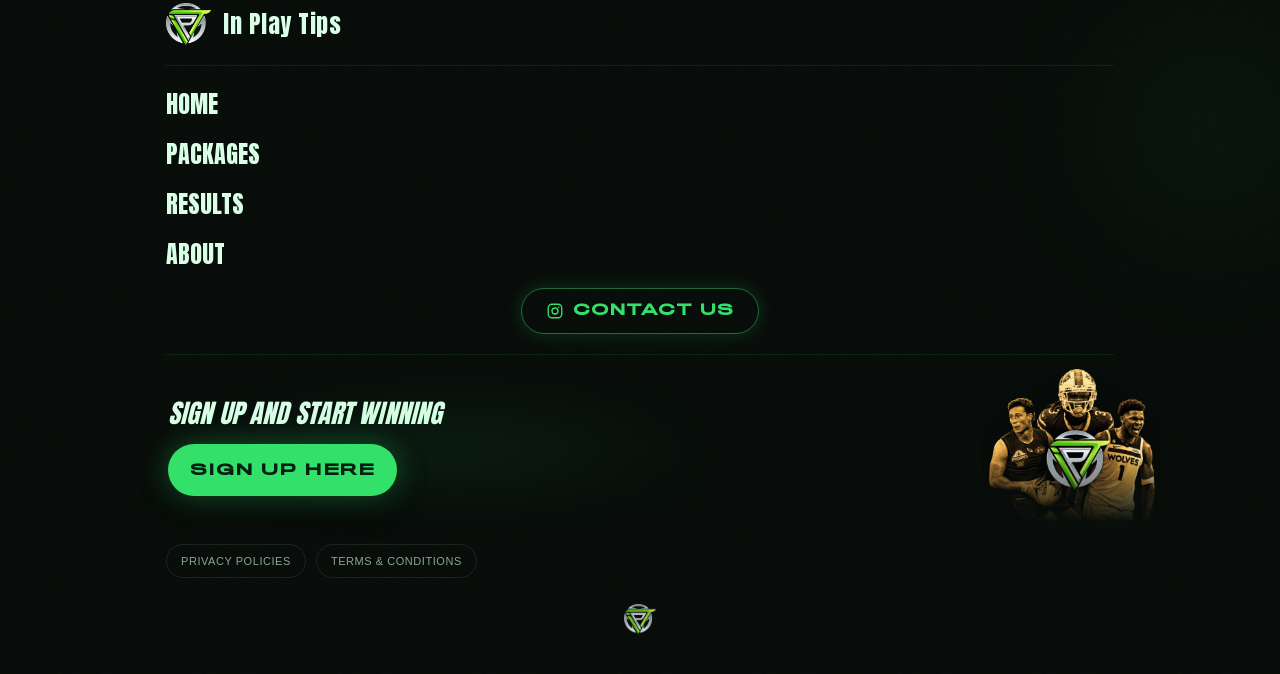
==== commit a56c48a4: "Uniform member-testimonial cards: fixed 400px boxes (450px desktop), images cover top-anchored" ====
--- a/index.html
+++ b/index.html
@@ -7,7 +7,7 @@
 <meta http-equiv="Pragma" content="no-cache">
 <meta http-equiv="Expires" content="0">
 <title>In Play Tips — Australia's Sharpest Betting Insight</title>
-<link rel="stylesheet" href="styles.css?v=113">
+<link rel="stylesheet" href="styles.css?v=114">
 <!-- ============================================================
      ANALYTICS  —  REPLACE THE PLACEHOLDER IDS BELOW
      1) Google Analytics 4: swap G-XXXXXXXXXX for your Measurement ID
--- a/styles.css
+++ b/styles.css
@@ -642,10 +642,11 @@
 .faq summary{padding:16px 2px;font-size:13.5px}
 .faq p{padding:0 2px 16px}
 
-/* ---- DM slider: frameless floating screenshots ---- */
-.dm-card{background:none;border:0;border-radius:18px;
+/* ---- DM slider: uniform frameless cards ---- */
+.dm-card{background:none;border:0;border-radius:18px;height:400px;
   box-shadow:0 26px 54px rgba(0,0,0,.55),0 0 44px rgba(var(--gold-rgb),.10)}
-.dm-card img{border-radius:18px}
+.dm-card img{border-radius:18px;width:100%;height:100%;object-fit:cover;object-position:center top}
+@media(min-width:760px){.dm-card{height:450px}}
 
 /* ---- Footer CTA: open, glow behind ---- */
 .cta{background:none;border:0;border-radius:0;overflow:visible;padding:26px 2px;position:relative}
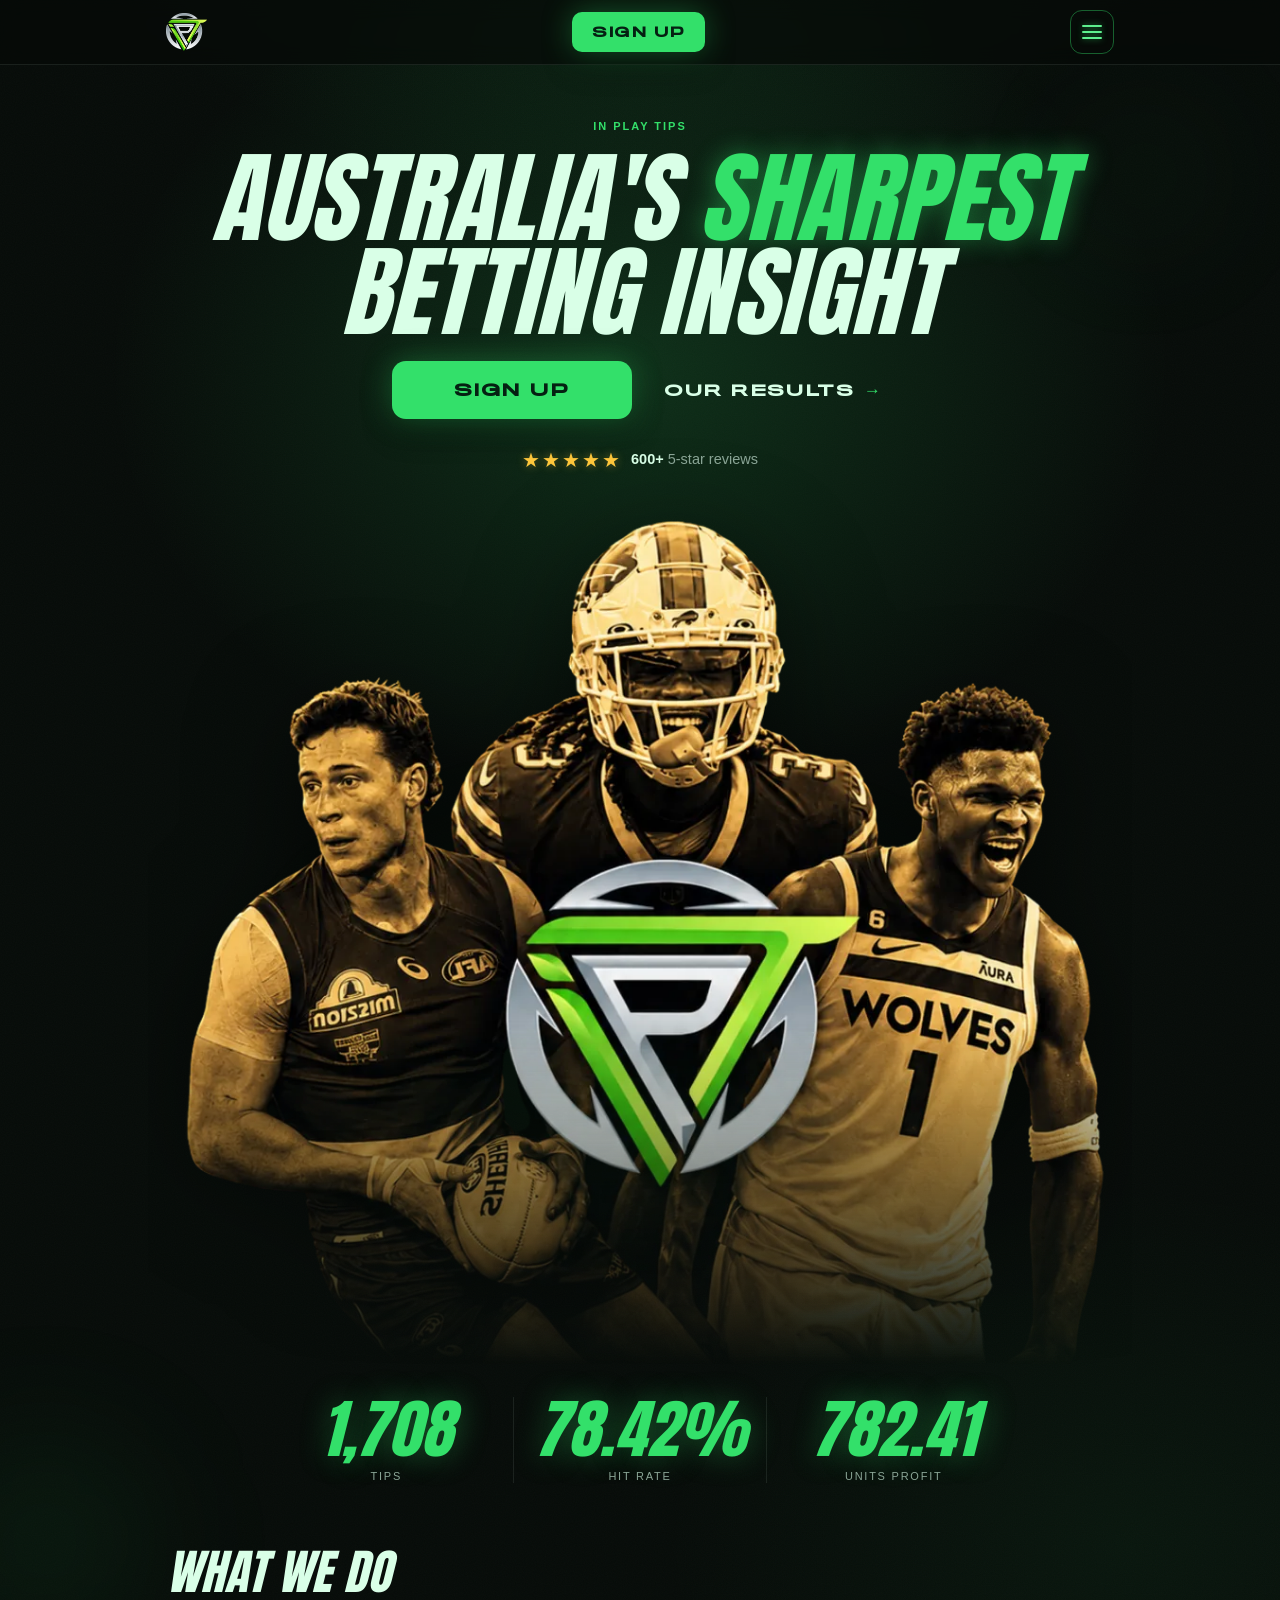
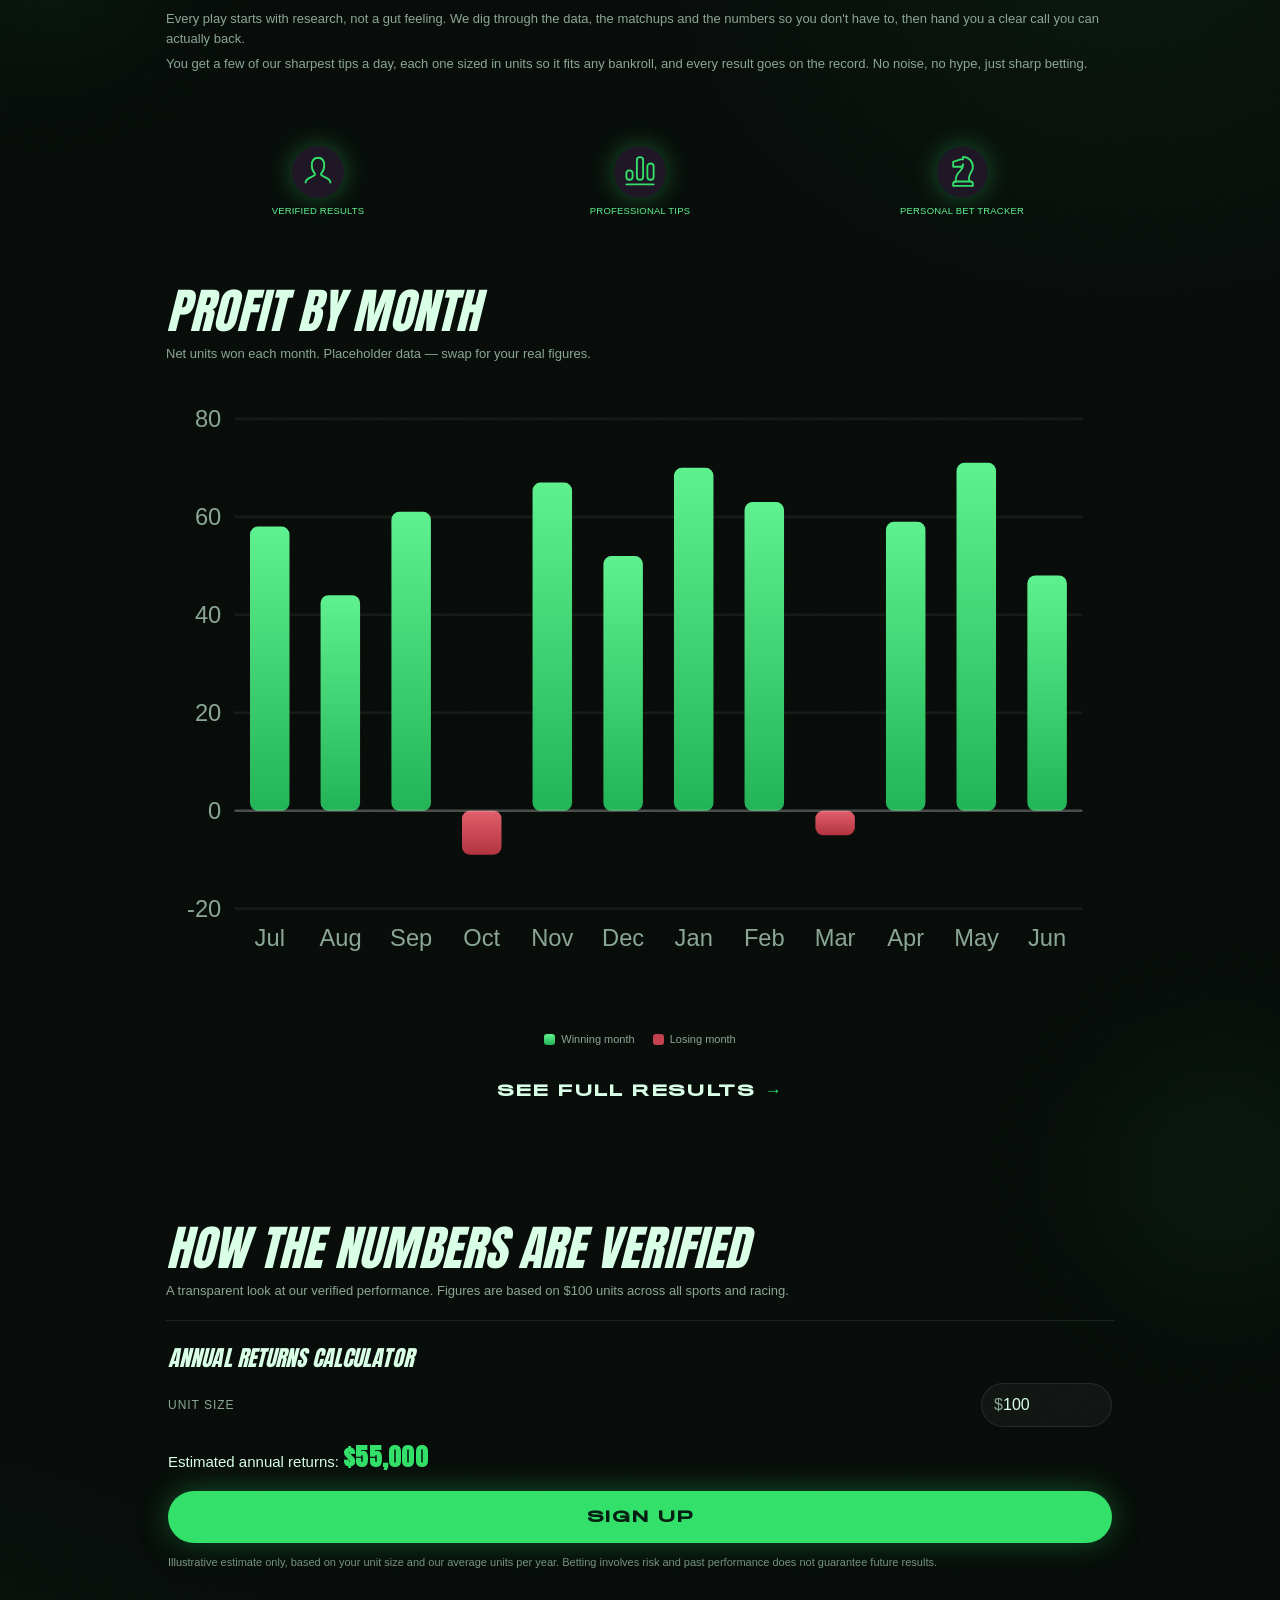
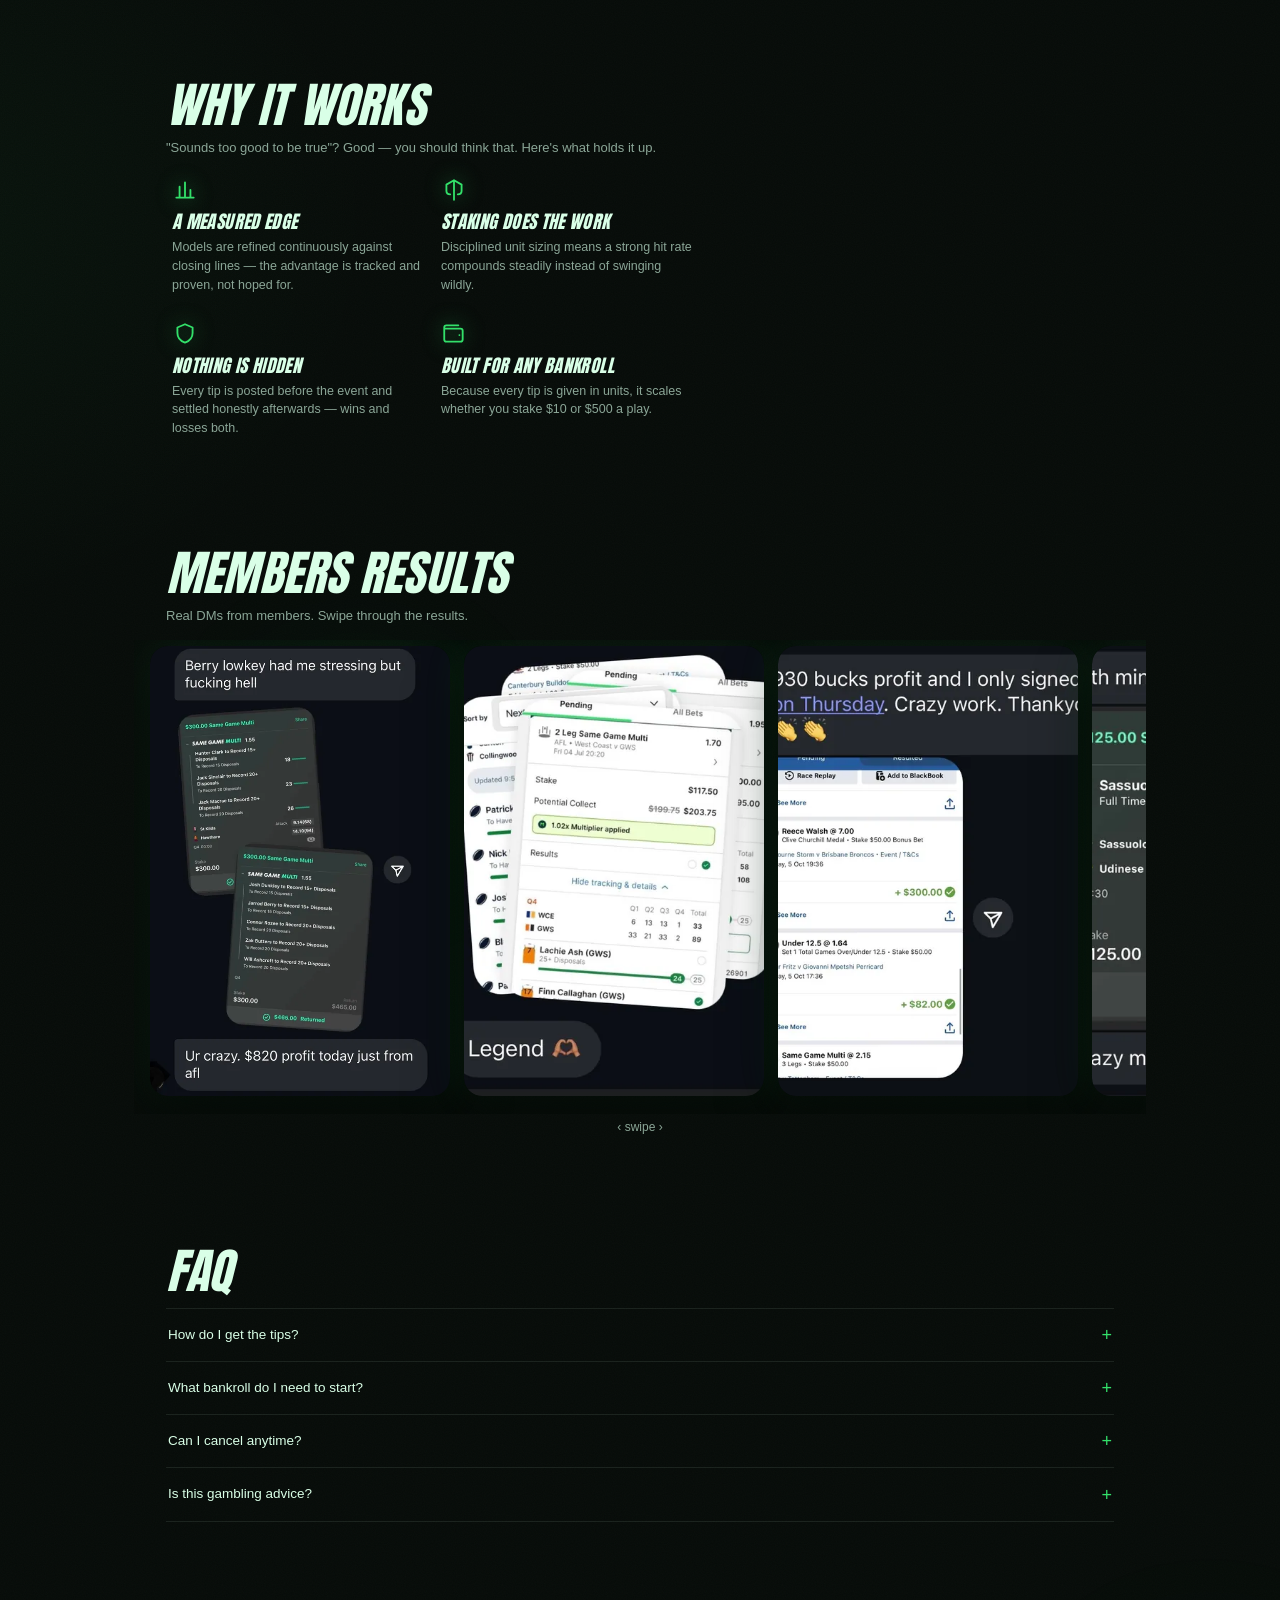
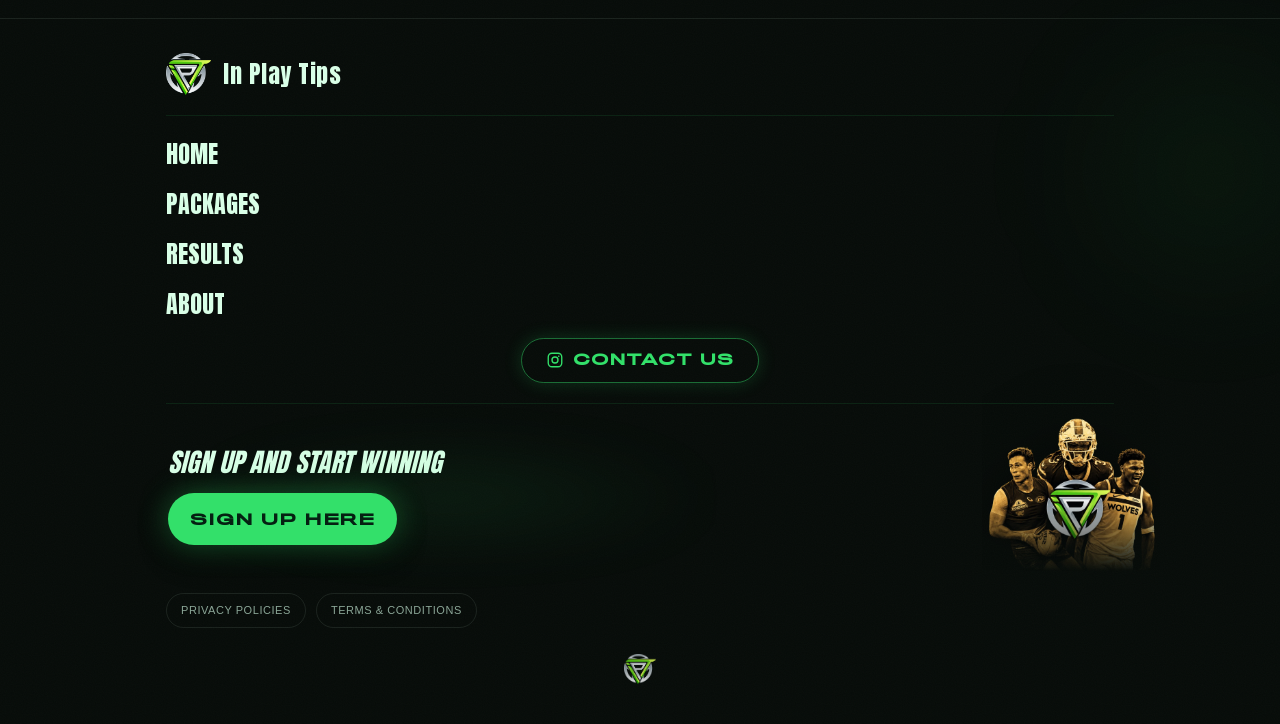
==== commit dc7ac5df: "Center 5-star reviews line between CTA and players, enlarge stars/text" ====
--- a/index.html
+++ b/index.html
@@ -7,7 +7,7 @@
 <meta http-equiv="Pragma" content="no-cache">
 <meta http-equiv="Expires" content="0">
 <title>In Play Tips — Australia's Sharpest Betting Insight</title>
-<link rel="stylesheet" href="styles.css?v=114">
+<link rel="stylesheet" href="styles.css?v=115">
 <!-- ============================================================
      ANALYTICS  —  REPLACE THE PLACEHOLDER IDS BELOW
      1) Google Analytics 4: swap G-XXXXXXXXXX for your Measurement ID
--- a/styles.css
+++ b/styles.css
@@ -569,7 +569,9 @@
 .hero-players .hero-comp{position:relative;filter:drop-shadow(0 30px 50px rgba(0,0,0,.55));
   -webkit-mask:linear-gradient(180deg,#000 72%,rgba(0,0,0,.4) 88%,transparent 100%);
   mask:linear-gradient(180deg,#000 72%,rgba(0,0,0,.4) 88%,transparent 100%)}
-.hero-inner .rating{margin-top:16px}
+.hero-inner .rating{margin:26px 0 34px}
+.rating .stars{font-size:20px;letter-spacing:2px}
+.rating .rtxt{font-size:14.5px}
 
 /* ---- Buttons: solid neon pill primary, text-link secondary ---- */
 .btn{border-radius:999px;border:0;font-weight:700}
